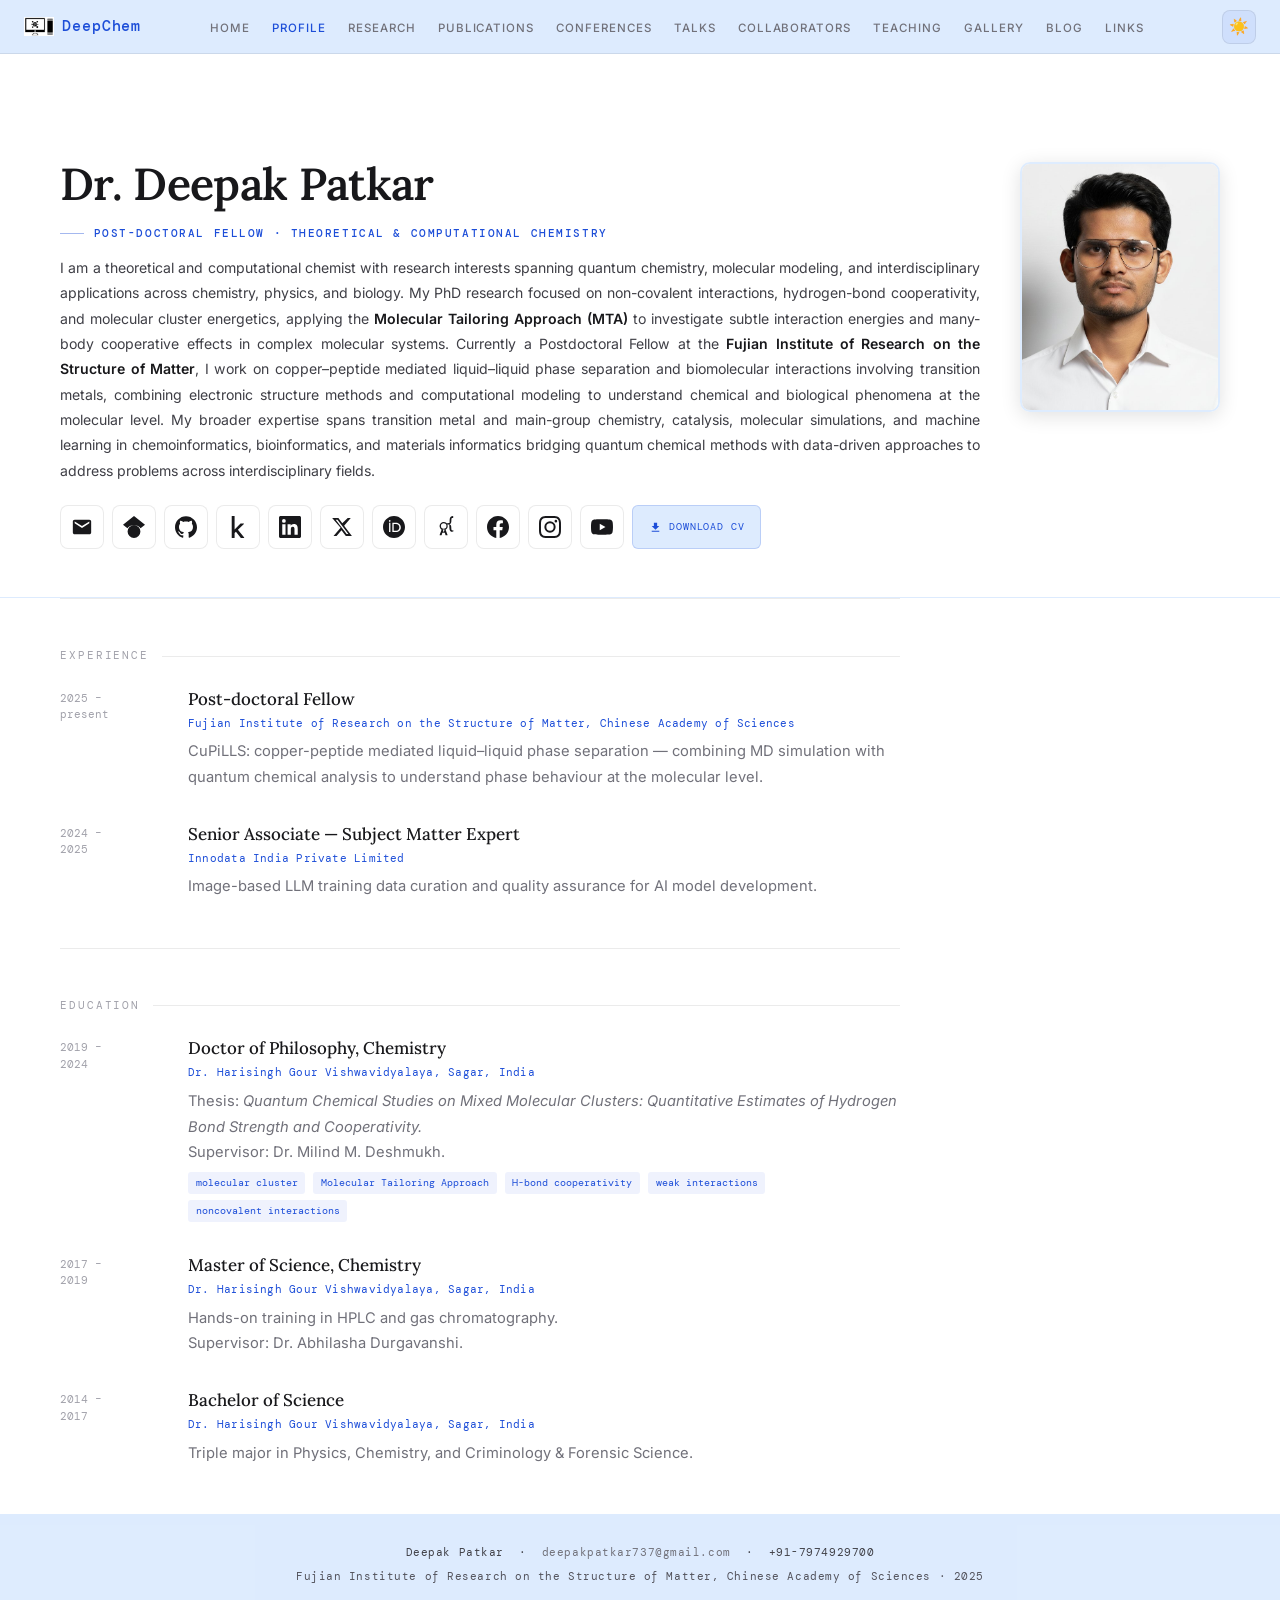
==== index.html @ 60bc8f0e "Update index.html" ====
<!DOCTYPE html>
<html lang="en">
<head>
  <meta charset="UTF-8" />
  <meta name="viewport" content="width=device-width, initial-scale=1.0"/>
  <title>Deepak Patkar | Computational Chemist</title>
  <link rel="preconnect" href="https://fonts.googleapis.com">
  <link href="https://fonts.googleapis.com/css2?family=Lora:ital,wght@0,400;0,500;0,600;1,400;1,500&family=DM+Mono:wght@300;400;500&family=Inter:wght@300;400;500;600&display=swap" rel="stylesheet">
  <style>
    :root {
      --bg: #ffffff;
      --bg-subtle: rgba(245,247,252,0.65);
      --ink: #18181b;
      --ink-mid: #3f3f46;
      --ink-muted: #71717a;
      --ink-faint: #a1a1aa;
      --accent: #1d4ed8;
      --accent-pale: rgba(29,78,216,0.07);
      --accent-mid: rgba(29,78,216,0.18);
      --rule: rgba(0,0,0,0.08);
      --mono: 'DM Mono', monospace;
      --serif: 'Lora', Georgia, serif;
      --sans: 'Inter', system-ui, sans-serif;
      --max-content: 1100px;
      --nav-bg: rgba(219,234,254,0.92);
    }

    /* ── DARK MODE ── */
    body.dark-mode {
      --bg: #0f172a;
      --bg-subtle: rgba(30,41,59,0.85);
      --ink: #f1f5f9;
      --ink-mid: #cbd5e1;
      --ink-muted: #94a3b8;
      --ink-faint: #64748b;
      --accent: #60a5fa;
      --accent-pale: rgba(96,165,250,0.10);
      --accent-mid: rgba(96,165,250,0.22);
      --rule: rgba(255,255,255,0.08);
      --nav-bg: rgba(15,23,42,0.95);
    }
    body.dark-mode nav { background: var(--nav-bg); }
    body.dark-mode .hero-band { background: rgba(15,23,42,0.85); border-bottom-color: rgba(96,165,250,0.15); }
    body.dark-mode .avatar { border-color: rgba(96,165,250,0.3); }
    body.dark-mode .rs-box { background: rgba(30,41,59,0.7); }
    body.dark-mode .rs-box-head { background: rgba(15,23,42,0.6); }
    body.dark-mode .home-card { background: rgba(30,41,59,0.7); }
    body.dark-mode .research-card { background: rgba(30,41,59,0.7); }
    body.dark-mode .teaching-card { background: rgba(30,41,59,0.7); }
    body.dark-mode .blog-post { background: rgba(30,41,59,0.7); }
    body.dark-mode .pub-thumb { background: rgba(30,41,59,0.7); }
    body.dark-mode .sidebar { background: rgba(15,23,42,0.5); }
    body.dark-mode footer { background: rgba(15,23,42,0.95); }
    body.dark-mode .pdf-modal { background: #1e293b; }
    body.dark-mode .contact-links a { background: rgba(30,41,59,0.8); }
    body.dark-mode .metrics-bar { border-color: var(--rule); }
    body.dark-mode .metric { border-right-color: var(--rule); }
    body.dark-mode .home-contact input,
    body.dark-mode .home-contact textarea,
    body.dark-mode .rs-contact-form input,
    body.dark-mode .rs-contact-form textarea { background: rgba(15,23,42,0.6); color: var(--ink); border-color: var(--rule); }
    body.dark-mode .filter-btn { background: rgba(30,41,59,0.5); }

    *, *::before, *::after { box-sizing: border-box; margin: 0; padding: 0; }
    html { scroll-behavior: smooth; font-size: 16px; }

    body {
      background: var(--bg);
      color: var(--ink);
      font-family: var(--sans);
      line-height: 1.7;
      -webkit-font-smoothing: antialiased;
    }

    /* ── NAV ── */
    nav {
      position: sticky;
      top: 0;
      z-index: 200;
      width: 100%;
      background: var(--nav-bg);
      backdrop-filter: blur(14px);
      -webkit-backdrop-filter: blur(14px);
      border-bottom: 1px solid var(--rule);
      height: 54px;
      display: flex;
      align-items: center;
      justify-content: space-between;
      padding: 0 1.5rem;
    }
    .nav-brand {
      font-family: var(--mono);
      font-size: 0.95rem;
      color: var(--accent);
      letter-spacing: 0.06em;
      text-decoration: none;
      font-weight: 500;
    }
    .nav-links { display: flex; gap: 1.4rem; list-style: none; flex-wrap: wrap; }
    .nav-links a {
      font-size: 0.72rem;
      font-weight: 500;
      letter-spacing: 0.08em;
      text-transform: uppercase;
      color: var(--ink-muted);
      text-decoration: none;
      transition: color 0.18s;
    }
    .nav-links a:hover { color: var(--accent); }
    .nav-links a.nav-empty { color: var(--ink-faint); cursor: default; pointer-events: none; }
    .nav-links a.nav-empty:hover { color: var(--ink-faint); }

    /* ── HERO BAND (full width) ── */
    /* ── PROFILE SECTION (unified layout) ── */
    .hero-band {
      width: 100%;
      background: rgba(255,255,255,0.75);
      border-bottom: 1px solid rgba(219,234,254,0.92);
    }
    .profile-wrap {
      padding: 3.5rem 110px 0 110px;
      overflow: hidden;
      max-width: 1600px;
      margin-left: auto;
      margin-right: auto;
      width: 100%;
    }
    .profile-avatar-col {
      float: right;
      margin: 0.25rem 0 1.5rem 2.5rem;
    }
    .profile-info-col {
      overflow: hidden;
    }
    /* exp/edu sections share same 80px pad via body-wrap */
    .role-tag {
      font-family: var(--mono);
      font-size: 0.70rem;
      color: var(--accent);
      letter-spacing: 0.14em;
      text-transform: uppercase;
      margin-bottom: 0.75rem;
      font-weight: 500;
      display: flex;
      align-items: center;
      gap: 0.6rem;
    }
    .role-tag::before {
      content: '';
      display: inline-block;
      width: 24px;
      height: 1px;
      background: var(--accent);
      opacity: 0.4;
    }
    .hero-name {
      font-family: var(--serif);
      font-size: 2.8rem;
      font-weight: 600;
      line-height: 1.15;
      letter-spacing: -0.015em;
      color: var(--ink);
      margin-bottom: 0.9rem;
    }
    .hero-bio {
      font-size: 0.88rem;
      color: var(--ink-mid);
      line-height: 1.8;
      max-width: 100%;
      margin-bottom: 1.4rem;
      text-align: justify;
    }
    .hero-bio strong { color: var(--ink); font-weight: 600; }

    /* ── CONTACT ICON LINKS ── */
    .contact-links { display: flex; flex-wrap: wrap; gap: 0.5rem; }
    .contact-links a {
      display: inline-flex;
      align-items: center;
      justify-content: center;
      width: 44px;
      height: 44px;
      border: 1px solid var(--rule);
      border-radius: 8px;
      background: rgba(255,255,255,0.8);
      text-decoration: none;
      transition: border-color 0.18s, background 0.18s, transform 0.15s;
      color: var(--ink);
    }
    .contact-links a:hover {
      border-color: var(--accent);
      background: var(--accent-pale);
      color: var(--accent);
      transform: translateY(-2px);
    }
    .contact-links a svg { width: 22px; height: 22px; fill: currentColor; }
    .contact-links a .icon-img { width: 24px; height: 24px; object-fit: contain; }

    /* ── AVATAR / PROFILE PHOTO ── */
    .avatar {
      width: 200px;
      height: 250px;
      border-radius: 10px;
      overflow: hidden;
      flex-shrink: 0;
      box-shadow: 0 4px 20px rgba(0,0,0,0.12);
      border: 2px solid rgba(219,234,254,0.9);
    }
    .avatar img {
      width: 100%;
      height: 100%;
      object-fit: cover;
      object-position: center top;
      display: block;
    }

    /* ── BODY GRID ── */
    .body-wrap {
      width: 100%;
      max-width: 1600px;
      margin: 0 auto;
      padding: 0 110px;
      display: grid;
      grid-template-columns: 1fr;
      gap: 0;
      align-items: start;
    }
    /* ── RIGHT SIDEBAR ── */
    .right-sidebar {
      padding-top: 2.5rem;
      padding-left: 0.8rem;
      padding-right: 1rem;
      border-left: 1px solid var(--rule);
      position: sticky;
      top: 54px;
      height: fit-content;
      overflow-y: visible;
    }
    .rs-box {
      border: 1px solid var(--rule);
      border-radius: 8px;
      overflow: hidden;
      margin-bottom: 1.4rem;
      background: var(--bg-subtle);
    }
    .rs-box-head {
      font-family: var(--mono);
      font-size: 0.62rem;
      letter-spacing: 0.12em;
      text-transform: uppercase;
      color: var(--ink-faint);
      padding: 0.55rem 0.9rem;
      border-bottom: 1px solid var(--rule);
      background: rgba(255,255,255,0.7);
      display: flex;
      align-items: center;
      gap: 0.4rem;
    }
    .rs-box-head span.rs-dot {
      width: 6px;
      height: 6px;
      border-radius: 50%;
      background: var(--accent);
      display: inline-block;
      animation: pulse-dot 2s ease-in-out infinite;
    }
    @keyframes pulse-dot {
      0%,100% { opacity: 1; }
      50% { opacity: 0.3; }
    }
    .rs-news-list { list-style: none; padding: 0.6rem 0.9rem; }
    .rs-news-item {
      padding: 0.5rem 0;
      border-bottom: 1px solid var(--rule);
      font-size: 0.8rem;
      color: var(--ink-mid);
      line-height: 1.5;
      animation: slide-in-right 0.4s ease;
    }
    .rs-news-item:last-child { border-bottom: none; }
    .rs-news-date {
      font-family: var(--mono);
      font-size: 0.6rem;
      color: var(--ink-faint);
      margin-bottom: 0.2rem;
    }
    /* News scroll container - show 3, rest scrollable */
    .rs-news-scroll {
      max-height: 240px;
      overflow-y: auto;
      scrollbar-width: thin;
      scrollbar-color: var(--accent-mid) transparent;
    }
    .rs-news-scroll::-webkit-scrollbar { width: 4px; }
    .rs-news-scroll::-webkit-scrollbar-track { background: transparent; }
    .rs-news-scroll::-webkit-scrollbar-thumb { background: var(--accent-mid); border-radius: 2px; }
    @keyframes slide-in-right {
      from { transform: translateX(20px); opacity: 0; }
      to { transform: translateX(0); opacity: 1; }
    }
    .rs-gcal {
      padding: 0.8rem 0.9rem;
      font-size: 0.8rem;
      color: var(--ink-mid);
      line-height: 1.6;
    }
    .rs-gcal iframe { width: 100%; border: none; border-radius: 4px; }
    .rs-contact-form { padding: 0.8rem 0.9rem; }
    .rs-contact-form input,
    .rs-contact-form textarea {
      width: 100%;
      padding: 0.4rem 0.6rem;
      border: 1px solid var(--rule);
      border-radius: 5px;
      font-family: var(--sans);
      font-size: 0.78rem;
      margin-bottom: 0.5rem;
      background: rgba(255,255,255,0.85);
      outline: none;
      transition: border-color 0.15s;
      resize: vertical;
    }
    .rs-contact-form input:focus,
    .rs-contact-form textarea:focus { border-color: var(--accent); }
    .rs-contact-form textarea { min-height: 70px; }
    .rs-contact-btn {
      width: 100%;
      background: var(--accent);
      color: #fff;
      border: none;
      border-radius: 5px;
      padding: 0.45rem;
      font-family: var(--mono);
      font-size: 0.68rem;
      cursor: pointer;
      letter-spacing: 0.05em;
      transition: opacity 0.15s;
    }
    .rs-contact-btn:hover { opacity: 0.85; }
    .rs-contact-success {
      display: none;
      color: #15803d;
      font-family: var(--mono);
      font-size: 0.7rem;
      margin-top: 0.4rem;
      text-align: center;
    }

    .home-grid {
      display: grid;
      gap: 1rem;
      grid-template-columns: repeat(4, 1fr);
    }
    .home-card {
      border: 1px solid var(--rule);
      border-radius: 12px;
      padding: 1rem;
      background: var(--bg-subtle);
      display: flex;
      flex-direction: column;
      gap: 0.8rem;
    }
    .home-card h3 {
      margin: 0;
      font-family: var(--mono);
      letter-spacing: 0.11em;
      font-size: 0.9rem;
      text-transform: uppercase;
      color: var(--ink);
    }
    .home-card ul {
      list-style: none;
      padding: 0;
      margin: 0;
      display: grid;
      gap: 0.55rem;
      color: var(--ink-mid);
      font-size: 0.88rem;
      line-height: 1.5;
    }
    .home-map {
      width: 100%;
      border-radius: 14px;
      overflow: hidden;
      box-shadow: 0 16px 40px rgba(15,23,42,0.08);
      background: #fff;
    }
    .home-map iframe {
      width: 100%;
      height: 320px;
      border: 0;
      display: block;
    }
    .home-news-scroll {
      max-height: 240px;
      overflow-y: auto;
      padding-right: 0.35rem;
    }
    .home-news-scroll::-webkit-scrollbar { width: 6px; }
    .home-news-scroll::-webkit-scrollbar-track { background: transparent; }
    .home-news-scroll::-webkit-scrollbar-thumb { background: var(--accent-mid); border-radius: 999px; }
    .home-contact input,
    .home-contact textarea {
      width: 100%;
      padding: 0.55rem 0.7rem;
      border: 1px solid var(--rule);
      border-radius: 6px;
      background: rgba(255,255,255,0.92);
      font-family: var(--sans);
      font-size: 0.88rem;
      outline: none;
      transition: border-color 0.15s;
    }
    .home-contact textarea { min-height: 100px; resize: vertical; }
    .home-contact button {
      width: 100%;
      border: none;
      border-radius: 6px;
      padding: 0.65rem;
      background: var(--accent);
      color: #fff;
      font-family: var(--mono);
      font-size: 0.8rem;
      cursor: pointer;
      transition: opacity 0.15s;
    }
    .home-contact button:hover { opacity: 0.9; }

    /* sidebar */
    .sidebar {
      padding-top: 3rem;
      padding-right: 0;
      padding-left: 1rem;
      border-right: 1px solid var(--rule);
      position: sticky;
      top: 54px;
      height: fit-content;
      background: rgba(219,234,254,0.35);
    }
    .side-link {
      display: block;
      font-family: var(--mono);
      font-size: 0.7rem;
      letter-spacing: 0.1em;
      text-transform: uppercase;
      color: var(--ink-faint);
      text-decoration: none;
      padding: 0.46rem 0 0.46rem 0.7rem;
      margin-left: -0.7rem;
      border-left: 2px solid transparent;
      transition: color 0.18s, border-color 0.18s;
    }
    .side-link:hover, .side-link.act { color: var(--accent); border-left-color: var(--accent); }

    /* main */
    .main { padding-left: 0; padding-right: 0; }

    /* ── SECTION ── */
    .sec {
      padding: 3rem 0;
    }
    .sec:last-child { padding-bottom: 4rem; }
    .sec-head {
      font-family: var(--mono);
      font-size: 0.66rem;
      letter-spacing: 0.18em;
      text-transform: uppercase;
      color: var(--ink-faint);
      margin-bottom: 1.4rem;
      display: flex;
      align-items: center;
      gap: 0.8rem;
    }
    .sec-head::after {
      content: '';
      flex: 1;
      height: 1px;
      background: var(--rule);
    }

    /* ── EXPERIENCE / EDUCATION ── */
    .exp-row {
      display: grid;
      grid-template-columns: 96px 1fr;
      gap: 0 2rem;
      margin-bottom: 2rem;
      align-items: start;
    }
    .exp-row:last-child { margin-bottom: 0; }
    .exp-yr {
      font-family: var(--mono);
      font-size: 0.68rem;
      color: var(--ink-faint);
      padding-top: 2px;
      line-height: 1.5;
    }
    .exp-body h3 {
      font-family: var(--serif);
      font-size: 1.06rem;
      font-weight: 500;
      color: var(--ink);
      margin-bottom: 0.15rem;
      line-height: 1.4;
    }
    .exp-inst {
      font-family: var(--mono);
      font-size: 0.7rem;
      color: var(--accent);
      margin-bottom: 0.4rem;
      letter-spacing: 0.02em;
    }
    .exp-desc {
      font-size: 0.92rem;
      color: var(--ink-muted);
      line-height: 1.75;
    }
    .chip {
      display: inline-block;
      background: var(--accent-pale);
      color: var(--accent);
      font-family: var(--mono);
      font-size: 0.64rem;
      padding: 0.14rem 0.48rem;
      border-radius: 3px;
      margin: 0.35rem 0.25rem 0 0;
    }

    /* ── PUBLICATIONS ── */
    .metrics-bar {
      display: flex;
      gap: 0;
      margin-bottom: 2rem;
      border: 1px solid var(--rule);
      border-radius: 6px;
      overflow: hidden;
      width: fit-content;
    }
    .metric {
      text-align: center;
      padding: 0.9rem 1.7rem;
      border-right: 1px solid var(--rule);
    }
    .metric:last-child { border-right: none; }
    .metric-n {
      display: block;
      font-family: var(--serif);
      font-size: 1.55rem;
      font-weight: 600;
      color: var(--accent);
      line-height: 1;
    }
    .metric-l {
      display: block;
      font-family: var(--mono);
      font-size: 0.62rem;
      color: var(--ink-faint);
      letter-spacing: 0.08em;
      text-transform: uppercase;
      margin-top: 5px;
    }

    /* filter bar */
    .filter-bar {
      display: flex;
      flex-wrap: wrap;
      gap: 0.4rem;
      margin-bottom: 1.6rem;
    }
    .filter-btn {
      font-family: var(--mono);
      font-size: 0.66rem;
      letter-spacing: 0.06em;
      padding: 0.22rem 0.7rem;
      border: 1px solid var(--rule);
      border-radius: 20px;
      background: transparent;
      color: var(--ink-muted);
      cursor: pointer;
      transition: all 0.15s;
    }
    .filter-btn:hover { border-color: var(--accent); color: var(--accent); }
    .filter-btn.active { background: var(--accent); color: #fff; border-color: var(--accent); }

    .pub-list { list-style: none; }
    .pub-item {
      display: grid;
      grid-template-columns: auto 1fr;
      gap: 0 1rem;
      margin-bottom: 1.5rem;
      align-items: start;
    }
    .pub-item:last-child { margin-bottom: 0; }
    .pub-item[data-hidden="true"] { display: none; }
    .pub-n { display: none; }
    /* pub thumbnail */
    .pub-thumb {
      width: 150px;
      height: auto;
      min-height: unset;
      align-self: stretch;
      border: 1px solid var(--rule);
      border-radius: 3px;
      overflow: hidden;
      background: var(--bg-subtle);
      display: flex;
      align-items: center;
      justify-content: center;
      flex-shrink: 0;
      cursor: pointer;
      transition: border-color 0.15s;
      position: relative;
    }
    .pub-thumb:hover { border-color: var(--accent); }
    .pub-thumb img { width: 150px; height: auto; object-fit: contain; display: block; }
    .pub-thumb .thumb-add {
      font-size: 0.55rem;
      color: var(--ink-faint);
      text-align: center;
      line-height: 1.3;
      padding: 4px;
      font-family: var(--mono);
    }
    .pub-thumb input[type=file] {
      position: absolute; inset: 0; opacity: 0; cursor: pointer; width: 100%; height: 100%;
    }
    .pub-text {
      font-family: var(--serif);
      font-size: 0.96rem;
      line-height: 1.75;
      color: var(--ink-mid);
    }
    .pub-title {
      font-family: var(--serif);
      font-size: 1rem;
      font-weight: 600;
      color: var(--ink);
      line-height: 1.5;
      margin-bottom: 0.2rem;
    }
    .pub-authors {
      font-size: 0.88rem;
      color: var(--ink-muted);
      margin-bottom: 0.18rem;
      line-height: 1.5;
    }
    .pub-citation {
      font-family: var(--mono);
      font-size: 0.75rem;
      color: var(--ink-faint);
      margin-bottom: 0.3rem;
    }
    .pub-actions {
      display: flex;
      gap: 0.6rem;
      align-items: center;
      flex-wrap: wrap;
    }
    .pub-text em { font-style: italic; color: var(--ink-muted); }
    .pub-link {
      font-family: var(--mono);
      font-size: 0.66rem;
      color: var(--accent);
      text-decoration: none;
      border-bottom: 1px solid transparent;
      transition: border-color 0.15s;
    }
    .pub-link:hover { border-color: var(--accent); }
    .pdf-request-btn {
      font-family: var(--mono);
      font-size: 0.63rem;
      color: var(--ink-muted);
      background: var(--bg-subtle);
      border: 1px solid var(--rule);
      border-radius: 4px;
      padding: 0.15rem 0.5rem;
      cursor: pointer;
      transition: all 0.15s;
      text-decoration: none;
    }
    .pdf-request-btn:hover { border-color: var(--accent); color: var(--accent); }
    .pdf-modal-overlay {
      display: none;
      position: fixed;
      inset: 0;
      background: rgba(0,0,0,0.45);
      z-index: 9999;
      align-items: center;
      justify-content: center;
    }
    .pdf-modal-overlay.open { display: flex; }
    .pdf-modal {
      background: #fff;
      border-radius: 12px;
      padding: 2rem;
      max-width: 440px;
      width: 90%;
      box-shadow: 0 8px 40px rgba(0,0,0,0.18);
    }
    .pdf-modal h3 {
      font-family: var(--serif);
      font-size: 1.1rem;
      margin-bottom: 0.5rem;
      color: var(--ink);
    }
    .pdf-modal p {
      font-size: 0.85rem;
      color: var(--ink-muted);
      margin-bottom: 1rem;
      line-height: 1.6;
    }
    .pdf-modal input[type=email] {
      width: 100%;
      padding: 0.5rem 0.75rem;
      border: 1px solid var(--rule);
      border-radius: 6px;
      font-family: var(--sans);
      font-size: 0.9rem;
      margin-bottom: 0.75rem;
      outline: none;
      transition: border-color 0.15s;
    }
    .pdf-modal input[type=email]:focus { border-color: var(--accent); }
    .pdf-modal-actions { display: flex; gap: 0.5rem; }
    .pdf-modal-send {
      background: var(--accent);
      color: #fff;
      border: none;
      border-radius: 6px;
      padding: 0.5rem 1.2rem;
      font-family: var(--mono);
      font-size: 0.75rem;
      cursor: pointer;
      transition: opacity 0.15s;
    }
    .pdf-modal-send:hover { opacity: 0.85; }
    .pdf-modal-cancel {
      background: transparent;
      color: var(--ink-muted);
      border: 1px solid var(--rule);
      border-radius: 6px;
      padding: 0.5rem 0.9rem;
      font-family: var(--mono);
      font-size: 0.75rem;
      cursor: pointer;
    }
    .pdf-success-msg {
      display: none;
      color: #15803d;
      font-family: var(--mono);
      font-size: 0.78rem;
      margin-top: 0.5rem;
    }
    .badge {
      display: inline-block;
      font-family: var(--mono);
      font-size: 0.6rem;
      padding: 0.12rem 0.4rem;
      border-radius: 3px;
      vertical-align: middle;
      margin-left: 0.3rem;
    }
    .badge-pre { background: #fff7ed; color: #b45309; }
    .badge-soon { background: #f0fdf4; color: #15803d; }

    /* ── TALKS ── */
    .talk-item {
      padding: 0.65rem 0 0.65rem 1rem;
      border-left: 2px solid var(--rule);
      margin-bottom: 1.1rem;
      transition: border-color 0.18s;
    }
    .talk-item:hover { border-left-color: var(--accent); }
    .talk-item:last-child { margin-bottom: 0; }
    .talk-venue {
      font-family: var(--mono);
      font-size: 0.66rem;
      color: var(--ink-faint);
      margin-bottom: 0.2rem;
    }
    .talk-title {
      font-family: var(--serif);
      font-size: 0.96rem;
      color: var(--ink-mid);
      line-height: 1.6;
    }

    /* ── CONFERENCES ── */
    .conf-year-group { margin-bottom: 2rem; }
    .conf-year-group:last-child { margin-bottom: 0; }
    .conf-year-label {
      font-family: var(--mono);
      font-size: 0.7rem;
      color: var(--accent);
      letter-spacing: 0.1em;
      margin-bottom: 0.7rem;
      font-weight: 500;
    }
    .conf-item {
      padding: 0.55rem 0 0.55rem 1rem;
      border-left: 2px solid var(--rule);
      margin-bottom: 0.7rem;
      transition: border-color 0.18s;
      font-size: 0.93rem;
      color: var(--ink-mid);
      line-height: 1.65;
    }
    .conf-item:hover { border-left-color: var(--accent-mid); }
    .conf-item[data-hidden="true"] { display: none; }
    .conf-meta {
      font-family: var(--mono);
      font-size: 0.62rem;
      color: var(--ink-faint);
      margin-bottom: 0.1rem;
    }

    /* stats row for conferences */
    .conf-stats {
      display: flex; gap: 1.5rem; margin-bottom: 1.8rem; flex-wrap: wrap;
    }
    .conf-stat {
      font-family: var(--mono);
      font-size: 0.72rem;
      color: var(--ink-muted);
    }
    .conf-stat strong {
      color: var(--accent);
      font-size: 1.1rem;
      font-family: var(--serif);
      font-weight: 600;
    }

    /* ── DARK MODE TOGGLE ── */
    .dark-toggle {
      display: flex;
      align-items: center;
      justify-content: center;
      width: 34px;
      height: 34px;
      border: 1px solid var(--rule);
      border-radius: 8px;
      background: var(--accent-pale);
      cursor: pointer;
      transition: all 0.18s;
      color: var(--accent);
      font-size: 1rem;
      flex-shrink: 0;
      margin-left: 0.6rem;
    }
    .dark-toggle:hover { background: var(--accent-mid); border-color: var(--accent); }

    /* ── READING PROGRESS BAR ── */
    #read-progress {
      position: fixed;
      top: 54px;
      left: 0;
      height: 2px;
      width: 0%;
      background: var(--accent);
      z-index: 300;
      transition: width 0.1s linear;
      opacity: 0.7;
    }

    /* ── BACK TO TOP ── */
    #back-top {
      position: fixed;
      bottom: 2rem;
      right: 2rem;
      width: 40px;
      height: 40px;
      border-radius: 50%;
      background: var(--accent);
      color: #fff;
      border: none;
      cursor: pointer;
      display: flex;
      align-items: center;
      justify-content: center;
      font-size: 1.1rem;
      opacity: 0;
      pointer-events: none;
      transition: opacity 0.25s, transform 0.2s;
      z-index: 400;
      box-shadow: 0 4px 16px rgba(29,78,216,0.28);
    }
    #back-top.visible { opacity: 1; pointer-events: auto; }
    #back-top:hover { transform: translateY(-2px); }

    /* ── MAX-WIDTH BOUNDARY ── */
    .page-inner {
      max-width: var(--max-content);
      margin: 0 auto;
      width: 100%;
    }

    /* ── BLOG READ TIME ── */
    .blog-read-time {
      font-family: var(--mono);
      font-size: 0.62rem;
      color: var(--ink-faint);
      letter-spacing: 0.06em;
      margin-left: 0.8rem;
    }

    /* ── SECTION DIVIDER improvement ── */
    .sec + .sec { border-top: 1px solid var(--rule); }

    /* ── SMOOTH TOOLTIP on nav links ── */
    .nav-links a[title]:hover::after {
      content: attr(title);
      position: absolute;
      top: 110%;
      left: 50%;
      transform: translateX(-50%);
      background: var(--ink);
      color: var(--bg);
      font-size: 0.6rem;
      padding: 2px 6px;
      border-radius: 4px;
      white-space: nowrap;
      pointer-events: none;
      opacity: 0.85;
    }
    .nav-links li { position: relative; }

    /* ── COLLAB CARD hover ── */
    .collab-item { transition: background 0.15s; border-radius: 6px; }
    .collab-item:hover { background: var(--accent-pale); }

    /* ── FOOTER max-width ── */
    footer .page-inner { padding: 0; }
    footer {
      background: rgba(219,234,254,0.92);
      color: var(--ink-mid);
      text-align: center;
      padding: 1.8rem 2rem;
      font-family: var(--mono);
      font-size: 0.7rem;
      letter-spacing: 0.05em;
    }
    footer a { color: var(--ink-muted); text-decoration: none; }
    footer a:hover { color: var(--accent); }

    /* ── SECTION VISIBILITY (nav-driven) ── */
    .sec { 
      opacity: 1;
      transition: opacity 0.3s ease;
    }
    /* smooth section reveal */
    .sec.sec-hidden {
      display: none;
    }
    .sec.sec-reveal {
      animation: sec-fade-in 0.35s ease;
    }
    @keyframes sec-fade-in {
      from { opacity: 0; transform: translateY(8px); }
      to { opacity: 1; transform: translateY(0); }
    }
    /* nav active indicator */
    .nav-links a.nav-active { color: var(--accent); }


    /* ── NEWS SLIDER ── */
    .news-slider-card {
      position: relative;
      min-height: 180px;
    }
    .news-slider {
      flex: 1;
      position: relative;
      overflow: hidden;
      min-height: 120px;
    }
    .news-slide {
      display: none;
      flex-direction: column;
      gap: 0.5rem;
      animation: slideIn 0.5s ease;
    }
    .news-slide.active { display: flex; }
    @keyframes slideIn {
      from { opacity: 0; transform: translateY(10px); }
      to { opacity: 1; transform: translateY(0); }
    }
    .news-slide-date {
      font-family: var(--mono);
      font-size: 0.62rem;
      letter-spacing: 0.1em;
      color: var(--accent);
      text-transform: uppercase;
      font-weight: 500;
    }
    .news-slide-text {
      font-size: 0.9rem;
      color: var(--ink-mid);
      line-height: 1.7;
    }
    .news-slider-dots {
      display: flex;
      gap: 0.4rem;
      margin-top: 1rem;
      align-items: center;
    }
    .news-dot {
      width: 7px;
      height: 7px;
      border-radius: 50%;
      background: var(--rule);
      cursor: pointer;
      transition: background 0.2s, transform 0.2s;
      border: 1px solid var(--accent-mid);
    }
    .news-dot.active {
      background: var(--accent);
      transform: scale(1.2);
    }
    .news-dot:hover { background: var(--accent-mid); }

    /* ══════════════════════════════════════════
       RESPONSIVE BREAKPOINTS
       Standard: mobile-first, industry-grade
       ══════════════════════════════════════════ */

    /* ── Large Desktop (1400px+) ── */
    @media (min-width: 1400px) {
      html { font-size: 17px; }
      .body-wrap { padding: 0 110px; }
      .profile-wrap { padding-left: 110px; padding-right: 110px; }
    }

    /* ── Standard Desktop (1200–1400px) ── */
    @media (max-width: 1400px) {
      .body-wrap { padding: 0 80px; }
      .profile-wrap { padding-left: 80px; padding-right: 80px; }
    }

    /* ── Small Desktop / Large Laptop (1100–1300px) ── */
    @media (max-width: 1300px) {
      .body-wrap { grid-template-columns: 1fr 320px; padding: 0 60px; }
      .profile-wrap { padding-left: 60px; padding-right: 60px; }
      .right-sidebar { display: block; }
    }

    /* ── Laptop (1024–1100px) ── */
    @media (max-width: 1100px) {
      html { font-size: 15px; }
      .body-wrap { grid-template-columns: 1fr 280px; padding: 0 40px; }
      .profile-wrap { padding-left: 40px; padding-right: 40px; }
      .hero-inner { grid-template-columns: 1fr 140px; }
      .avatar { width: 140px; height: 185px; }
      .hero-name { font-size: 2.2rem; }
      .home-grid { grid-template-columns: repeat(2, 1fr); }
    }

    /* ── Small Laptop / Large Tablet (769–1024px) ── */
    @media (max-width: 1024px) {
      html { font-size: 14px; }
      .body-wrap { grid-template-columns: 1fr; padding: 0 40px; }
      .sidebar { display: none; }
      .right-sidebar { display: none; }
      .main { padding-left: 0; padding-right: 0; }
      .profile-wrap { padding-left: 40px; padding-right: 40px; }
      .home-grid { grid-template-columns: repeat(2, 1fr); }
      .research-grid { grid-template-columns: repeat(2, 1fr); }
      .teaching-grid { grid-template-columns: repeat(2, 1fr); }
    }

    /* ── Tablet (481–768px) ── */
    @media (max-width: 780px) {
      html { font-size: 15px; }
      .body-wrap { grid-template-columns: 1fr; padding: 0 24px; }
      .sidebar { display: none; }
      .right-sidebar { display: none; }
      .main { padding-left: 0; padding-right: 0; }
      .profile-wrap { padding: 1.5rem 24px 0 24px; }
      nav { padding: 0 24px; }
      .nav-links { gap: 0.8rem; }
      .nav-links a { font-size: 0.68rem; }
      .hero-inner { grid-template-columns: 1fr; }
      .avatar { order: -1; width: 90px; height: 110px; border-radius: 50%; }
      .hero-name { font-size: 2rem; }
      .metrics-bar { width: 100%; }
      .metric { flex: 1; padding: 0.7rem 0.6rem; }
      .pub-item { grid-template-columns: 70px 1fr; }
      .pub-thumb { width: 70px; min-height: 55px; }
      .pub-thumb img { width: 70px; }
      .home-grid { grid-template-columns: 1fr; }
      .research-grid { grid-template-columns: 1fr; }
      .teaching-grid { grid-template-columns: 1fr; }
      .links-grid { grid-template-columns: repeat(2, 1fr); }
      .gallery-grid { grid-template-columns: repeat(2, 1fr); }
      .collab-photo-wrap { width: 100px; height: 130px; }
    }

    /* ── Mobile (up to 480px) ── */
    @media (max-width: 480px) {
      html { font-size: 14px; }
      .body-wrap { padding: 0 16px; }
      .profile-wrap { padding: 1rem 16px 0 16px; }
      nav { padding: 0 16px; height: 50px; }
      .nav-links { gap: 0.5rem; flex-wrap: nowrap; overflow-x: auto; }
      .nav-links a { font-size: 0.6rem; letter-spacing: 0.04em; white-space: nowrap; }
      .hero-name { font-size: 1.8rem; }
      .metrics-bar { flex-wrap: wrap; }
      .metric { min-width: 80px; }
      .links-grid { grid-template-columns: 1fr; }
      .gallery-grid { grid-template-columns: 1fr; }
      .home-grid { grid-template-columns: 1fr; }
      .collab-item { flex-direction: column; }
      .collab-photo-wrap { width: 100%; height: 180px; }
      .contact-links { gap: 0.4rem; }
      .contact-links a { width: 38px; height: 38px; }
      #back-top { bottom: 1rem; right: 1rem; width: 36px; height: 36px; }
    }

    /* ── COLLABORATORS ── */
    .collabs-group { margin-bottom: 2.5rem; }
    .collabs-group:last-child { margin-bottom: 0; }
    .collab-group-label {
      font-family: var(--mono);
      font-size: 0.68rem;
      letter-spacing: 0.12em;
      text-transform: uppercase;
      color: var(--accent);
      margin-bottom: 1.2rem;
      font-weight: 500;
    }
    .collab-item {
      display: flex;
      flex-direction: row;
      align-items: flex-start;
      gap: 1.2rem;
      padding: 0.85rem 0;
      border-bottom: 1px solid var(--rule);
    }
    .collab-item:last-child { border-bottom: none; }
    .collab-photo-wrap {
      width: 180px;
      height: 230px;
      flex-shrink: 0;
      border-radius: 5px;
      overflow: hidden;
      border: 1px solid var(--rule);
      background: var(--bg-subtle);
    }
    .collab-photo-wrap img {
      width: 100%;
      height: 100%;
      object-fit: cover;
      object-position: center top;
      display: block;
    }
    .collab-photo-placeholder {
      width: 100%;
      height: 100%;
      display: flex;
      align-items: center;
      justify-content: center;
      color: var(--ink-faint);
    }
    .collab-photo-placeholder svg { width: 40px; height: 40px; }
    .collab-info { flex: 1; min-width: 0; }
    .collab-name {
      font-family: var(--serif);
      font-size: 1rem;
      font-weight: 600;
      color: var(--ink);
      margin-bottom: 0.1rem;
    }
    .collab-role {
      font-family: var(--mono);
      font-size: 0.68rem;
      color: var(--accent);
      margin-bottom: 0.15rem;
      letter-spacing: 0.02em;
    }
    .collab-inst {
      font-size: 0.82rem;
      color: var(--ink-muted);
      line-height: 1.55;
      margin-bottom: 0.4rem;
    }
    .collab-links {
      display: flex;
      flex-wrap: wrap;
      gap: 0.5rem 1rem;
      align-items: center;
    }
    .collab-link {
      font-family: var(--mono);
      font-size: 0.65rem;
      color: var(--ink-muted);
      text-decoration: none;
      display: inline-flex;
      align-items: center;
      gap: 0.3rem;
      transition: color 0.15s;
    }
    .collab-link:hover { color: var(--accent); }
    .collab-link-icon {
      display: inline-flex;
      align-items: center;
      justify-content: center;
      font-size: 0.88rem;
      width: 1.1em;
      height: 1.1em;
      flex-shrink: 0;
    }
    .collab-dot {
      width: 7px;
      height: 7px;
      border-radius: 50%;
      background: var(--accent);
      display: inline-block;
      flex-shrink: 0;
    }

    /* ── RESEARCH GRID ── */
    .research-grid {
      display: grid;
      grid-template-columns: repeat(3, 1fr);
      gap: 1.4rem;
      margin-top: 0.5rem;
    }
    .research-card {
      border: 1px solid var(--rule);
      border-radius: 8px;
      overflow: hidden;
      background: white;
      transition: box-shadow 0.18s, border-color 0.18s;
    }
    .research-card:hover {
      border-color: var(--accent-mid);
      box-shadow: 0 4px 16px rgba(29,78,216,0.08);
    }
    .research-card-img {
      width: 100%;
      height: 140px;
      display: flex;
      align-items: center;
      justify-content: center;
      overflow: hidden;
    }
    .research-card-body { padding: 0.85rem; }
    .research-card-title {
      font-family: var(--serif);
      font-size: 0.92rem;
      font-weight: 600;
      color: var(--ink);
      margin-bottom: 0.4rem;
      line-height: 1.4;
    }
    .research-card-topics { list-style: none; padding: 0; margin: 0; }
    .research-card-topics li {
      font-size: 0.78rem;
      color: var(--ink-muted);
      line-height: 1.6;
      padding-left: 0.85rem;
      position: relative;
    }
    .research-card-topics li::before {
      content: '▸';
      position: absolute;
      left: 0;
      color: var(--accent);
      font-size: 0.65rem;
      top: 0.12em;
    }
    @media (max-width: 780px) {
      .research-grid { grid-template-columns: 1fr; }
    }

    /* ── TEACHING ── */
    .teaching-grid {
      display: grid;
      grid-template-columns: repeat(3, 1fr);
      gap: 1.2rem;
      margin-top: 0.5rem;
    }
    .teaching-card {
      border: 1px solid var(--rule);
      border-radius: 8px;
      padding: 1rem;
      background: var(--bg-subtle);
      transition: border-color 0.15s;
    }
    .teaching-card:hover { border-color: var(--accent-mid); }
    .teaching-card-title {
      font-family: var(--mono);
      font-size: 0.7rem;
      font-weight: 600;
      color: var(--accent);
      text-transform: uppercase;
      letter-spacing: 0.08em;
      margin-bottom: 0.6rem;
      padding-bottom: 0.4rem;
      border-bottom: 1px solid var(--rule);
    }
    .teaching-card ul { list-style: none; padding: 0; margin: 0; }
    .teaching-card ul li {
      font-size: 0.8rem;
      color: var(--ink-muted);
      line-height: 1.65;
      padding-left: 0.85rem;
      position: relative;
    }
    .teaching-card ul li::before {
      content: '▸';
      position: absolute;
      left: 0;
      color: var(--accent);
      font-size: 0.6rem;
      top: 0.18em;
    }
    @media (max-width: 780px) {
      .teaching-grid { grid-template-columns: 1fr; }
    }

    /* ── GALLERY ── */
    .gallery-grid {
      display: grid;
      grid-template-columns: repeat(3, 1fr);
      gap: 1rem;
      margin-top: 0.5rem;
    }
    .gallery-item {
      border-radius: 8px;
      overflow: hidden;
      border: 1px solid var(--rule);
      aspect-ratio: 4/3;
      position: relative;
    }
    .gallery-item img {
      width: 100%;
      height: 100%;
      object-fit: cover;
      display: block;
      transition: transform 0.3s;
    }
    .gallery-item:hover img { transform: scale(1.03); }
    .gallery-caption {
      font-size: 0.75rem;
      color: var(--ink-muted);
      text-align: center;
      margin-top: 0.3rem;
      font-family: var(--mono);
    }
    @media (max-width: 780px) {
      .gallery-grid { grid-template-columns: 1fr; }
    }

    /* ── BLOG ── */
    .blog-post {
      border: 1px solid var(--rule);
      border-radius: 8px;
      padding: 1.4rem;
      background: var(--bg-subtle);
      margin-bottom: 1.2rem;
    }
    .blog-post:last-child { margin-bottom: 0; }
    .blog-post-title {
      font-family: var(--serif);
      font-size: 1.05rem;
      font-weight: 700;
      color: var(--ink);
      margin-bottom: 0.5rem;
    }
    .blog-post-meta {
      font-family: var(--mono);
      font-size: 0.65rem;
      color: var(--accent);
      letter-spacing: 0.06em;
      margin-bottom: 0.8rem;
    }
    .blog-post-img {
      float: right;
      width: 180px;
      height: 150px;
      object-fit: cover;
      border-radius: 6px;
      margin: 0 0 0.8rem 1.2rem;
      border: 1px solid var(--rule);
    }
    .blog-post-body {
      font-size: 0.85rem;
      color: var(--ink-muted);
      line-height: 1.7;
    }
    .blog-post-body::after { content: ''; display: table; clear: both; }
    .blog-ref {
      font-size: 0.72rem;
      color: var(--ink-faint);
      font-style: italic;
      margin-top: 0.6rem;
    }

    /* ── LINKS ── */
    .links-grid {
      display: grid;
      grid-template-columns: repeat(3, 1fr);
      gap: 0.8rem;
      margin-top: 0.5rem;
    }
    .link-item {
      display: flex;
      align-items: center;
      gap: 0.6rem;
      padding: 0.7rem 0.9rem;
      border: 1px solid var(--rule);
      border-radius: 7px;
      background: var(--bg-subtle);
      text-decoration: none;
      color: var(--ink);
      font-size: 0.83rem;
      transition: border-color 0.15s, background 0.15s;
    }
    .link-item:hover {
      border-color: var(--accent-mid);
      background: rgba(219,234,254,0.4);
      color: var(--accent);
    }
    .link-item-icon {
      width: 22px;
      height: 22px;
      flex-shrink: 0;
      font-size: 1rem;
    }
    .link-item-name { font-weight: 500; }
    .link-item-sub {
      font-size: 0.7rem;
      color: var(--ink-muted);
      font-family: var(--mono);
    }
    @media (max-width: 780px) {
      .links-grid { grid-template-columns: 1fr; }
    }
  </style>
</head>
<body>

<!-- NAV -->
<nav>
  <a class="nav-brand" href="#" style="display:flex;align-items:center;gap:8px;"><img src="[data-uri]" alt="DeepChem Logo" style="height:30px;width:30px;object-fit:contain;border-radius:4px;">DeepChem</a>
  <ul class="nav-links">
    <li><a href="#home">Home</a></li>
    <li><a href="#profile">Profile</a></li>
    <li><a href="#research">Research</a></li>
    <li><a href="#publications">Publications</a></li>
    <li><a href="#conferences">Conferences</a></li>
    <li><a href="#talks">Talks</a></li>
    <li><a href="#collaborators">Collaborators</a></li>
    <li><a href="#teaching">Teaching</a></li>
    <li><a href="#gallery">Gallery</a></li>
    <li><a href="#blog">Blog</a></li>
    <li><a href="#links">Links</a></li>
  </ul>
  <button class="dark-toggle" id="dark-toggle" title="Toggle dark mode" aria-label="Toggle dark mode">☀️</button>
</nav>
<!-- Reading progress bar -->
<div id="read-progress"></div>
<!-- Back to top -->
<button id="back-top" aria-label="Back to top" title="Back to top">↑</button>

<!-- HERO -->
<div class="hero-band sec" id="profile">
  <div class="profile-wrap">
    <div class="profile-avatar-col">
      <div class="avatar">
        <img src="[data-uri]" alt="Deepak Patkar" />
      </div>
    </div>
    <div class="profile-info-col">
      <h1 class="hero-name">Dr. Deepak Patkar</h1>
      <div class="role-tag">Post-doctoral Fellow · Theoretical &amp; Computational Chemistry</div>
      <p class="hero-bio">
        I am a theoretical and computational chemist with research interests spanning quantum chemistry, molecular modeling, and interdisciplinary applications across chemistry, physics, and biology. My PhD research focused on non-covalent interactions, hydrogen-bond cooperativity, and molecular cluster energetics, applying the <strong>Molecular Tailoring Approach (MTA)</strong> to investigate subtle interaction energies and many-body cooperative effects in complex molecular systems. Currently a Postdoctoral Fellow at the <strong>Fujian Institute of Research on the Structure of Matter</strong>, I work on copper–peptide mediated liquid–liquid phase separation and biomolecular interactions involving transition metals, combining electronic structure methods and computational modeling to understand chemical and biological phenomena at the molecular level. My broader expertise spans transition metal and main-group chemistry, catalysis, molecular simulations, and machine learning in chemoinformatics, bioinformatics, and materials informatics bridging quantum chemical methods with data-driven approaches to address problems across interdisciplinary fields.
      </p>
      <div class="contact-links">
        <!-- Email -->
        <a href="mailto:deepakpatkar737@gmail.com" title="deepakpatkar737@gmail.com">
          <svg viewBox="0 0 24 24" xmlns="http://www.w3.org/2000/svg"><path d="M20 4H4C2.9 4 2 4.9 2 6v12c0 1.1.9 2 2 2h16c1.1 0 2-.9 2-2V6c0-1.1-.9-2-2-2zm0 4-8 5-8-5V6l8 5 8-5v2z"/></svg>
        </a>
        <!-- Google Scholar -->
        <a href="https://scholar.google.com/citations?user=DxGUFX0AAAAJ" target="_blank" title="Google Scholar">
          <svg viewBox="0 0 24 24" xmlns="http://www.w3.org/2000/svg"><path d="M12 24a7 7 0 1 1 0-14 7 7 0 0 1 0 14zm0-24L0 9.5l4.838 3.94A8 8 0 0 1 12 10a8 8 0 0 1 7.162 3.44L24 9.5 12 0z"/></svg>
        </a>
        <!-- GitHub -->
        <a href="https://github.com/" target="_blank" title="GitHub">
          <svg viewBox="0 0 24 24" xmlns="http://www.w3.org/2000/svg"><path d="M12 .297c-6.63 0-12 5.373-12 12 0 5.303 3.438 9.8 8.205 11.385.6.113.82-.258.82-.577 0-.285-.01-1.04-.015-2.04-3.338.724-4.042-1.61-4.042-1.61C4.422 18.07 3.633 17.7 3.633 17.7c-1.087-.744.084-.729.084-.729 1.205.084 1.838 1.236 1.838 1.236 1.07 1.835 2.809 1.305 3.495.998.108-.776.417-1.305.76-1.605-2.665-.3-5.466-1.332-5.466-5.93 0-1.31.465-2.38 1.235-3.22-.135-.303-.54-1.523.105-3.176 0 0 1.005-.322 3.3 1.23.96-.267 1.98-.399 3-.405 1.02.006 2.04.138 3 .405 2.28-1.552 3.285-1.23 3.285-1.23.645 1.653.24 2.873.12 3.176.765.84 1.23 1.91 1.23 3.22 0 4.61-2.805 5.625-5.475 5.92.42.36.81 1.096.81 2.22 0 1.606-.015 2.896-.015 3.286 0 .315.21.69.825.57C20.565 22.092 24 17.592 24 12.297c0-6.627-5.373-12-12-12"/></svg>
        </a>
        <!-- Kaggle -->
        <a href="https://www.kaggle.com/" target="_blank" title="Kaggle">
          <svg viewBox="0 0 24 24" xmlns="http://www.w3.org/2000/svg"><path d="M18.825 23.859c-.022.092-.117.141-.281.141h-3.139c-.187 0-.351-.082-.492-.248l-5.178-6.589-1.448 1.374v5.111c0 .235-.117.352-.351.352H5.505c-.236 0-.354-.117-.354-.352V.353c0-.233.118-.353.354-.353h2.431c.234 0 .351.12.351.353v14.343l6.203-6.272c.165-.165.33-.246.495-.246h3.239c.144 0 .236.06.285.18.046.149.034.255-.036.315l-6.555 6.344 6.836 8.507c.095.104.117.208.07.334"/></svg>
        </a>
        <!-- LinkedIn -->
        <a href="https://www.linkedin.com/" target="_blank" title="LinkedIn">
          <svg viewBox="0 0 24 24" xmlns="http://www.w3.org/2000/svg"><path d="M20.447 20.452h-3.554v-5.569c0-1.328-.027-3.037-1.852-3.037-1.853 0-2.136 1.445-2.136 2.939v5.667H9.351V9h3.414v1.561h.046c.477-.9 1.637-1.85 3.37-1.85 3.601 0 4.267 2.37 4.267 5.455v6.286zM5.337 7.433a2.062 2.062 0 0 1-2.063-2.065 2.064 2.064 0 1 1 2.063 2.065zm1.782 13.019H3.555V9h3.564v11.452zM22.225 0H1.771C.792 0 0 .774 0 1.729v20.542C0 23.227.792 24 1.771 24h20.451C23.2 24 24 23.227 24 22.271V1.729C24 .774 23.2 0 22.222 0h.003z"/></svg>
        </a>
        <!-- X / Twitter -->
        <a href="https://twitter.com/" target="_blank" title="X / Twitter">
          <svg viewBox="0 0 24 24" xmlns="http://www.w3.org/2000/svg"><path d="M18.244 2.25h3.308l-7.227 8.26 8.502 11.24H16.17l-4.714-6.231-5.401 6.231H2.736l7.73-8.835L1.254 2.25H8.08l4.213 5.567 5.951-5.567zm-1.161 17.52h1.833L7.084 4.126H5.117z"/></svg>
        </a>
        <!-- ORCID -->
        <a href="https://orcid.org/my-orcid?orcid=0000-0003-2672-0711" target="_blank" title="ORCID">
          <svg viewBox="0 0 24 24" xmlns="http://www.w3.org/2000/svg"><path d="M12 0C5.372 0 0 5.372 0 12s5.372 12 12 12 12-5.372 12-12S18.628 0 12 0zM7.369 4.378c.525 0 .947.431.947.947s-.422.947-.947.947a.95.95 0 0 1-.947-.947c0-.525.422-.947.947-.947zm-.722 3.038h1.444v10.041H6.647V7.416zm3.562 0h3.9c3.712 0 5.344 2.653 5.344 5.025 0 2.578-2.016 5.016-5.325 5.016h-3.919V7.416zm1.444 1.303v7.444h2.297c3.272 0 3.872-2.922 3.872-3.722 0-2.016-1.284-3.722-3.872-3.722h-2.297z"/></svg>
        </a>
        <!-- ResearchGate -->
        <a href="https://www.researchgate.net/profile/Deepak-Patkar-3?ev=hdr_xprf" target="_blank" title="ResearchGate">
          <svg viewBox="0 0 24 24" xmlns="http://www.w3.org/2000/svg"><path d="M19.586 0c-.818 0-1.508.19-2.073.565-.563.377-.97.936-1.213 1.68a12.51 12.51 0 0 0-.35 2.45l-.05 2.263c-.11.41-.32.63-.57.73-.26.1-.63.14-1.11.14h-1.3v1.43h1.3c.42 0 .74.06.95.18.22.12.35.33.41.64l.08 2.5c.08 1.1.19 1.93.32 2.5.14.57.44 1.06.91 1.46.47.4 1.13.6 1.99.6.36 0 .74-.04 1.13-.13v-1.39c-.32.07-.58.1-.79.1-.54 0-.9-.15-1.08-.45-.18-.3-.29-.78-.33-1.44l-.1-2.22c-.08-.93-.29-1.57-.65-1.91-.36-.35-.93-.59-1.72-.71v-.07c.84-.15 1.44-.42 1.79-.8.35-.38.57-1 .66-1.88l.1-2.17c.03-.7.13-1.2.3-1.49.17-.3.48-.44.94-.44.22 0 .46.03.71.1V.13C20.17.04 19.88 0 19.586 0zM9.5 6.5A4.5 4.5 0 0 0 5 11c0 1.64.87 3.08 2.17 3.89l-2.05 5.53a.5.5 0 0 0 .47.68h1.23c.21 0 .4-.13.47-.33L8 18.4h2.72l.72 2.37c.07.2.26.33.47.33h1.23a.5.5 0 0 0 .47-.68l-2.05-5.53A4.5 4.5 0 0 0 9.5 6.5zm0 1.5a3 3 0 1 1 0 6 3 3 0 0 1 0-6zm-1 6.83h2l-1 3.3z"/></svg>
        </a>
        <!-- Facebook -->
        <a href="https://www.facebook.com/deepakpatkar738" target="_blank" title="Facebook">
          <svg viewBox="0 0 24 24" xmlns="http://www.w3.org/2000/svg"><path d="M24 12.073c0-6.627-5.373-12-12-12s-12 5.373-12 12c0 5.99 4.388 10.954 10.125 11.854v-8.385H7.078v-3.47h3.047V9.43c0-3.007 1.792-4.669 4.533-4.669 1.312 0 2.686.235 2.686.235v2.953H15.83c-1.491 0-1.956.925-1.956 1.874v2.25h3.328l-.532 3.47h-2.796v8.385C19.612 23.027 24 18.062 24 12.073z"/></svg>
        </a>
        <!-- Instagram -->
        <a href="https://www.instagram.com/" target="_blank" title="Instagram">
          <svg viewBox="0 0 24 24" xmlns="http://www.w3.org/2000/svg"><path d="M12 2.163c3.204 0 3.584.012 4.85.07 3.252.148 4.771 1.691 4.919 4.919.058 1.265.069 1.645.069 4.849 0 3.205-.012 3.584-.069 4.849-.149 3.225-1.664 4.771-4.919 4.919-1.266.058-1.644.07-4.85.07-3.204 0-3.584-.012-4.849-.07-3.26-.149-4.771-1.699-4.919-4.92-.058-1.265-.07-1.644-.07-4.849 0-3.204.013-3.583.07-4.849.149-3.227 1.664-4.771 4.919-4.919 1.266-.057 1.645-.069 4.849-.069zM12 0C8.741 0 8.333.014 7.053.072 2.695.272.273 2.69.073 7.052.014 8.333 0 8.741 0 12c0 3.259.014 3.668.072 4.948.2 4.358 2.618 6.78 6.98 6.98C8.333 23.986 8.741 24 12 24c3.259 0 3.668-.014 4.948-.072 4.354-.2 6.782-2.618 6.979-6.98.059-1.28.073-1.689.073-4.948 0-3.259-.014-3.667-.072-4.947-.196-4.354-2.617-6.78-6.979-6.98C15.668.014 15.259 0 12 0zm0 5.838a6.162 6.162 0 1 0 0 12.324 6.162 6.162 0 0 0 0-12.324zM12 16a4 4 0 1 1 0-8 4 4 0 0 1 0 8zm6.406-11.845a1.44 1.44 0 1 0 0 2.881 1.44 1.44 0 0 0 0-2.881z"/></svg>
        </a>
        <!-- YouTube -->
        <a href="https://www.youtube.com/channel/UC-IOL4JxS0_uPtq9tIpsG6g" target="_blank" title="YouTube">
          <svg viewBox="0 0 24 24" xmlns="http://www.w3.org/2000/svg"><path d="M23.498 6.186a3.016 3.016 0 0 0-2.122-2.136C19.505 3.545 12 3.545 12 3.545s-7.505 0-9.377.505A3.017 3.017 0 0 0 .502 6.186C0 8.07 0 12 0 12s0 3.93.502 5.814a3.016 3.016 0 0 0 2.122 2.136c1.871.505 9.376.505 9.376.505s7.505 0 9.377-.505a3.015 3.015 0 0 0 2.122-2.136C24 15.93 24 12 24 12s0-3.93-.502-5.814zM9.545 15.568V8.432L15.818 12l-6.273 3.568z"/></svg>
        </a>
        <!-- Download CV -->
        <a href="#" download style="display:inline-flex;align-items:center;gap:0.45rem;background:rgba(219,234,254,0.92);border:1px solid var(--accent-mid);color:var(--accent);font-family:var(--mono);font-size:0.65rem;letter-spacing:0.08em;text-transform:uppercase;padding:0.4rem 1rem;border-radius:6px;text-decoration:none;transition:background 0.15s;width:fit-content;" onmouseover="this.style.background='rgba(29,78,216,0.12)'" onmouseout="this.style.background='rgba(219,234,254,0.92)'">
          <svg viewBox="0 0 24 24" fill="currentColor" style="width:13px;height:13px;flex-shrink:0;"><path d="M19 9h-4V3H9v6H5l7 7 7-7zM5 18v2h14v-2H5z"/></svg>
          Download CV
        </a>
      </div>
    </div>
  </div>
</div>

<!-- BODY -->
<div class="body-wrap">
  <div class="main">

    <!-- EXPERIENCE -->
    <section class="sec fi sec-hidden" id="home">
      <div class="sec-head">Home</div>

      <!-- DeepChem Welcome + Chemistry Graphic -->
      <div style="display:grid;grid-template-columns:1fr 320px;gap:2.5rem;align-items:center;margin-bottom:2.5rem;padding:2rem 2rem 2rem 0;border-bottom:1px solid var(--rule);">
        <div>
          <div style="font-family:var(--mono);font-size:0.65rem;letter-spacing:0.18em;text-transform:uppercase;color:var(--accent);margin-bottom:0.5rem;">Welcome to DeepChem</div>
          <h2 style="font-family:var(--serif);font-size:1.65rem;font-weight:600;color:var(--ink);line-height:1.3;margin-bottom:1.4rem;">Exploring Molecular Frontiers<br>Through Computation</h2>
          <blockquote style="border-left:2px solid var(--accent-mid);padding-left:1rem;margin-bottom:1rem;">
            <p style="font-family:var(--serif);font-size:0.88rem;font-style:italic;color:var(--ink-mid);line-height:1.75;margin-bottom:0.3rem;">"What we observe is not nature itself, but nature exposed to our method of questioning."</p>
            <cite style="font-family:var(--mono);font-size:0.64rem;color:var(--ink-faint);letter-spacing:0.06em;">— Werner Heisenberg</cite>
          </blockquote>
          <blockquote style="border-left:2px solid var(--accent-mid);padding-left:1rem;">
            <p style="font-family:var(--serif);font-size:0.88rem;font-style:italic;color:var(--ink-mid);line-height:1.75;margin-bottom:0.3rem;">"Somewhere, something incredible is waiting to be known."</p>
            <cite style="font-family:var(--mono);font-size:0.64rem;color:var(--ink-faint);letter-spacing:0.06em;">— Carl Sagan</cite>
          </blockquote>
        </div>
        <!-- Chemistry SVG: molecular orbital / benzene ring with orbital lobes -->
        <div style="display:flex;align-items:center;justify-content:center;">
          <svg viewBox="0 0 280 280" xmlns="http://www.w3.org/2000/svg" style="width:260px;height:260px;opacity:0.92;">
            <defs>
              <radialGradient id="orbGrad" cx="50%" cy="50%" r="50%">
                <stop offset="0%" stop-color="#dbeafe" stop-opacity="0.9"/>
                <stop offset="100%" stop-color="#dbeafe" stop-opacity="0"/>
              </radialGradient>
              <radialGradient id="orbGrad2" cx="50%" cy="50%" r="50%">
                <stop offset="0%" stop-color="#1d4ed8" stop-opacity="0.18"/>
                <stop offset="100%" stop-color="#1d4ed8" stop-opacity="0"/>
              </radialGradient>
            </defs>
            <!-- Outer orbital glow -->
            <ellipse cx="140" cy="140" rx="118" ry="38" fill="none" stroke="#1d4ed8" stroke-width="1.2" stroke-dasharray="6 3" opacity="0.22" transform="rotate(-30 140 140)"/>
            <ellipse cx="140" cy="140" rx="118" ry="38" fill="none" stroke="#1d4ed8" stroke-width="1.2" stroke-dasharray="6 3" opacity="0.22" transform="rotate(30 140 140)"/>
            <ellipse cx="140" cy="140" rx="118" ry="38" fill="none" stroke="#1d4ed8" stroke-width="1.2" stroke-dasharray="6 3" opacity="0.22" transform="rotate(90 140 140)"/>
            <!-- Benzene ring -->
            <polygon points="140,68 198,104 198,176 140,212 82,176 82,104" fill="none" stroke="#1d4ed8" stroke-width="1.8" opacity="0.45"/>
            <!-- Inner dashed ring -->
            <circle cx="140" cy="140" r="46" fill="none" stroke="#1d4ed8" stroke-width="1.2" stroke-dasharray="4 3" opacity="0.4"/>
            <!-- Atoms at vertices -->
            <circle cx="140" cy="68" r="8" fill="#eff6ff" stroke="#1d4ed8" stroke-width="1.5"/>
            <circle cx="198" cy="104" r="8" fill="#eff6ff" stroke="#1d4ed8" stroke-width="1.5"/>
            <circle cx="198" cy="176" r="8" fill="#eff6ff" stroke="#1d4ed8" stroke-width="1.5"/>
            <circle cx="140" cy="212" r="8" fill="#eff6ff" stroke="#1d4ed8" stroke-width="1.5"/>
            <circle cx="82" cy="176" r="8" fill="#eff6ff" stroke="#1d4ed8" stroke-width="1.5"/>
            <circle cx="82" cy="104" r="8" fill="#eff6ff" stroke="#1d4ed8" stroke-width="1.5"/>
            <!-- Atom labels -->
            <text x="140" y="71.5" text-anchor="middle" dominant-baseline="middle" font-family="DM Mono,monospace" font-size="7" fill="#1d4ed8" font-weight="500">C</text>
            <text x="198" y="107.5" text-anchor="middle" dominant-baseline="middle" font-family="DM Mono,monospace" font-size="7" fill="#1d4ed8" font-weight="500">C</text>
            <text x="198" y="179.5" text-anchor="middle" dominant-baseline="middle" font-family="DM Mono,monospace" font-size="7" fill="#1d4ed8" font-weight="500">C</text>
            <text x="140" y="215.5" text-anchor="middle" dominant-baseline="middle" font-family="DM Mono,monospace" font-size="7" fill="#1d4ed8" font-weight="500">C</text>
            <text x="82" y="179.5" text-anchor="middle" dominant-baseline="middle" font-family="DM Mono,monospace" font-size="7" fill="#1d4ed8" font-weight="500">C</text>
            <text x="82" y="107.5" text-anchor="middle" dominant-baseline="middle" font-family="DM Mono,monospace" font-size="7" fill="#1d4ed8" font-weight="500">C</text>
            <!-- Hydrogen atoms -->
            <line x1="140" y1="60" x2="140" y2="43" stroke="#93c5fd" stroke-width="1.2"/>
            <circle cx="140" cy="39" r="5.5" fill="#eff6ff" stroke="#93c5fd" stroke-width="1.2"/>
            <text x="140" y="39" text-anchor="middle" dominant-baseline="middle" font-family="DM Mono,monospace" font-size="6" fill="#3b82f6">H</text>
            <line x1="205.4" y1="100" x2="218.5" y2="92.5" stroke="#93c5fd" stroke-width="1.2"/>
            <circle cx="222.5" cy="90" r="5.5" fill="#eff6ff" stroke="#93c5fd" stroke-width="1.2"/>
            <text x="222.5" y="90" text-anchor="middle" dominant-baseline="middle" font-family="DM Mono,monospace" font-size="6" fill="#3b82f6">H</text>
            <line x1="205.4" y1="180" x2="218.5" y2="187.5" stroke="#93c5fd" stroke-width="1.2"/>
            <circle cx="222.5" cy="190" r="5.5" fill="#eff6ff" stroke="#93c5fd" stroke-width="1.2"/>
            <text x="222.5" y="190" text-anchor="middle" dominant-baseline="middle" font-family="DM Mono,monospace" font-size="6" fill="#3b82f6">H</text>
            <line x1="140" y1="220" x2="140" y2="237" stroke="#93c5fd" stroke-width="1.2"/>
            <circle cx="140" cy="241" r="5.5" fill="#eff6ff" stroke="#93c5fd" stroke-width="1.2"/>
            <text x="140" y="241" text-anchor="middle" dominant-baseline="middle" font-family="DM Mono,monospace" font-size="6" fill="#3b82f6">H</text>
            <line x1="74.6" y1="180" x2="61.5" y2="187.5" stroke="#93c5fd" stroke-width="1.2"/>
            <circle cx="57.5" cy="190" r="5.5" fill="#eff6ff" stroke="#93c5fd" stroke-width="1.2"/>
            <text x="57.5" y="190" text-anchor="middle" dominant-baseline="middle" font-family="DM Mono,monospace" font-size="6" fill="#3b82f6">H</text>
            <line x1="74.6" y1="100" x2="61.5" y2="92.5" stroke="#93c5fd" stroke-width="1.2"/>
            <circle cx="57.5" cy="90" r="5.5" fill="#eff6ff" stroke="#93c5fd" stroke-width="1.2"/>
            <text x="57.5" y="90" text-anchor="middle" dominant-baseline="middle" font-family="DM Mono,monospace" font-size="6" fill="#3b82f6">H</text>
            <!-- p-orbital lobe above (π orbital) -->
            <ellipse cx="140" cy="118" rx="14" ry="20" fill="url(#orbGrad2)" stroke="#1d4ed8" stroke-width="0.8" opacity="0.7"/>
            <ellipse cx="140" cy="162" rx="14" ry="20" fill="url(#orbGrad2)" stroke="#1d4ed8" stroke-width="0.8" opacity="0.7"/>
            <!-- Center nucleus dot -->
            <circle cx="140" cy="140" r="4" fill="#1d4ed8" opacity="0.6"/>
          </svg>
        </div>
      </div>

      <div class="home-grid">
        <article class="home-card news-slider-card">
          <h3>News</h3>
          <div class="news-slider" id="newsSlider">
            <div class="news-slide active">
              <div class="news-slide-date">May 2025</div>
              <div class="news-slide-text">New preprint on H₂S and H₂O cluster hydrogen bond cooperativity published on ChemRxiv.</div>
            </div>
            <div class="news-slide">
              <div class="news-slide-date">Jan 2025</div>
              <div class="news-slide-text">Started Postdoctoral Fellowship at FJIRSM, Chinese Academy of Sciences.</div>
            </div>
            <div class="news-slide">
              <div class="news-slide-date">2024</div>
              <div class="news-slide-text">Paper in <em>New J. Chem.</em> on HNO and HONO microhydrated clusters.</div>
            </div>
            <div class="news-slide">
              <div class="news-slide-date">2023</div>
              <div class="news-slide-text">Two articles in <em>Phys. Chem. Chem. Phys.</em> and <em>J. Phys. Chem. A</em>.</div>
            </div>
          </div>
          <div class="news-slider-dots" id="newsSliderDots">
            <span class="news-dot active" onclick="goToSlide(0)"></span>
            <span class="news-dot" onclick="goToSlide(1)"></span>
            <span class="news-dot" onclick="goToSlide(2)"></span>
            <span class="news-dot" onclick="goToSlide(3)"></span>
          </div>
        </article>
        <article class="home-card">
          <h3>Events</h3>
          <div class="home-map">
            <iframe src="https://calendar.google.com/calendar/embed?src=deepakpatkar737%40gmail.com&ctz=Asia%2FKolkata&showTitle=0&showNav=1&showDate=1&showPrint=0&showTabs=0&showCalendars=0&showTz=0" style="border:0" loading="lazy" scrolling="no"></iframe>
          </div>
        </article>
        <article class="home-card">
          <h3>Contact</h3>
          <div class="home-contact">
            <input type="text" id="rs-contact-name" placeholder="Your name" />
            <input type="email" id="rs-contact-email" placeholder="your@email.com" />
            <input type="text" id="rs-contact-subject" placeholder="Subject" />
            <textarea id="rs-contact-msg" placeholder="Your message…"></textarea>
            <button class="rs-contact-btn" onclick="submitContactForm()">Send Message</button>
            <div class="rs-contact-success" id="rs-contact-success">✓ Message sent via email client!</div>
          </div>
        </article>
        <article class="home-card">
          <h3>Location</h3>
          <div class="home-map">
            <iframe src="https://maps.google.com/maps?q=Fujian%20Institute%20of%20Research%20on%20the%20Structure%20of%20Matter&output=embed"></iframe>
          </div>
        </article>
      </div>
    </section>
    <section class="sec fi" id="experience">
      <div class="sec-head">Experience</div>

      <div class="exp-row">
        <div class="exp-yr">2025 –<br>present</div>
        <div class="exp-body">
          <h3>Post-doctoral Fellow</h3>
          <div class="exp-inst">Fujian Institute of Research on the Structure of Matter, Chinese Academy of Sciences</div>
          <p class="exp-desc">CuPiLLS: copper-peptide mediated liquid–liquid phase separation — combining MD simulation with quantum chemical analysis to understand phase behaviour at the molecular level.</p>
        </div>
      </div>

      <div class="exp-row">
        <div class="exp-yr">2024 –<br>2025</div>
        <div class="exp-body">
          <h3>Senior Associate — Subject Matter Expert</h3>
          <div class="exp-inst">Innodata India Private Limited</div>
          <p class="exp-desc">Image-based LLM training data curation and quality assurance for AI model development.</p>
        </div>
      </div>
    </section>

    <!-- EDUCATION -->
    <section class="sec fi" id="education">
      <div class="sec-head">Education</div>

      <div class="exp-row">
        <div class="exp-yr">2019 –<br>2024</div>
        <div class="exp-body">
          <h3>Doctor of Philosophy, Chemistry</h3>
          <div class="exp-inst">Dr. Harisingh Gour Vishwavidyalaya, Sagar, India</div>
          <p class="exp-desc">
            Thesis: <em>Quantum Chemical Studies on Mixed Molecular Clusters: Quantitative Estimates of Hydrogen Bond Strength and Cooperativity.</em><br>
            Supervisor: Dr. Milind M. Deshmukh.
          </p>
          <span class="chip">molecular cluster</span>
          <span class="chip">Molecular Tailoring Approach</span>
          <span class="chip">H-bond cooperativity</span>
          <span class="chip">weak interactions</span>
          <span class="chip">noncovalent interactions</span>
        </div>
      </div>

      <div class="exp-row">
        <div class="exp-yr">2017 –<br>2019</div>
        <div class="exp-body">
          <h3>Master of Science, Chemistry</h3>
          <div class="exp-inst">Dr. Harisingh Gour Vishwavidyalaya, Sagar, India</div>
          <p class="exp-desc">Hands-on training in HPLC and gas chromatography.<br>Supervisor: Dr. Abhilasha Durgavanshi.</p>
        </div>
      </div>

      <div class="exp-row">
        <div class="exp-yr">2014 –<br>2017</div>
        <div class="exp-body">
          <h3>Bachelor of Science</h3>
          <div class="exp-inst">Dr. Harisingh Gour Vishwavidyalaya, Sagar, India</div>
          <p class="exp-desc">Triple major in Physics, Chemistry, and Criminology &amp; Forensic Science.</p>
        </div>
      </div>
    </section>

    <!-- RESEARCH -->
    <section class="sec fi sec-hidden" id="research">
      <div class="sec-head">Research Interests</div>
      <div class="research-grid">

        <div class="research-card">
          <div class="research-card-img">
            <svg viewBox="0 0 220 140" xmlns="http://www.w3.org/2000/svg" style="width:100%;height:100%;">
              <rect width="220" height="140" fill="white"/>
              <circle cx="55" cy="70" r="18" fill="none" stroke="#1d4ed8" stroke-width="1.5"/>
              <text x="55" y="75" text-anchor="middle" font-size="10" fill="#1d4ed8" font-family="serif">O</text>
              <line x1="73" y1="70" x2="100" y2="70" stroke="#1d4ed8" stroke-width="1.5" stroke-dasharray="4,3"/>
              <circle cx="118" cy="70" r="18" fill="none" stroke="#1d4ed8" stroke-width="1.5"/>
              <text x="118" y="75" text-anchor="middle" font-size="10" fill="#1d4ed8" font-family="serif">H</text>
              <line x1="136" y1="70" x2="163" y2="70" stroke="#64748b" stroke-width="1.5"/>
              <circle cx="180" cy="70" r="18" fill="none" stroke="#64748b" stroke-width="1.5"/>
              <text x="180" y="75" text-anchor="middle" font-size="10" fill="#64748b" font-family="serif">N</text>
              <text x="110" y="118" text-anchor="middle" font-size="8" fill="#1d4ed8" font-family="monospace">H-BOND · π-STACK · VdW</text>
            </svg>
          </div>
          <div class="research-card-body">
            <div class="research-card-title">Non-Covalent Interactions</div>
            <ul class="research-card-topics">
              <li>NCI in supramolecular polymers</li>
              <li>H-bond cooperativity in molecular clusters</li> 
            </ul>
          </div>
        </div>

        <div class="research-card">
          <div class="research-card-img">
            <svg viewBox="0 0 220 140" xmlns="http://www.w3.org/2000/svg" style="width:100%;height:100%;">
              <rect width="220" height="140" fill="white"/>
              <ellipse cx="110" cy="70" rx="55" ry="22" fill="none" stroke="#1d4ed8" stroke-width="1.2" opacity="0.6"/>
              <ellipse cx="110" cy="70" rx="55" ry="22" fill="none" stroke="#1d4ed8" stroke-width="1.2" opacity="0.6" transform="rotate(60 110 70)"/>
              <ellipse cx="110" cy="70" rx="55" ry="22" fill="none" stroke="#1d4ed8" stroke-width="1.2" opacity="0.6" transform="rotate(120 110 70)"/>
              <circle cx="110" cy="70" r="10" fill="#1d4ed8" opacity="0.85"/>
              <text x="110" y="74" text-anchor="middle" font-size="8" fill="white" font-weight="bold">M</text>
              <text x="110" y="130" text-anchor="middle" font-size="8" fill="#1d4ed8" font-family="monospace">C–H ACTIVATION · C–C BOND</text>
            </svg>
          </div>
          <div class="research-card-body">
            <div class="research-card-title">Transition Metal Catalysis</div>
            <ul class="research-card-topics">
              <li>Metal-catalyzed C–H bond activation</li>
              <li>C–C bond formation mechanisms</li>
            </ul>
          </div>
        </div>

        <div class="research-card">
          <div class="research-card-img">
            <svg viewBox="0 0 220 140" xmlns="http://www.w3.org/2000/svg" style="width:100%;height:100%;">
              <rect width="220" height="140" fill="white"/>
              <rect x="55" y="40" width="110" height="60" rx="8" fill="none" stroke="#1d4ed8" stroke-width="1.2"/>
              <text x="110" y="65" text-anchor="middle" font-size="11" fill="#1d4ed8" font-family="serif" font-weight="bold">Ca²⁺</text>
              <text x="110" y="82" text-anchor="middle" font-size="9" fill="#64748b" font-family="serif">Lewis Acid</text>
              <text x="110" y="118" text-anchor="middle" font-size="8" fill="#1d4ed8" font-family="monospace">MAIN GROUP · SUSTAINABLE</text>
            </svg>
          </div>
          <div class="research-card-body">
            <div class="research-card-title">Main Group Catalysis</div>
            <ul class="research-card-topics">
              <li>Computational studies on main group catalysts</li>
              <li>Calcium catalysts in sustainable chemistry</li>    
            </ul>
          </div>
        </div>

        <div class="research-card">
          <div class="research-card-img">
            <svg viewBox="0 0 220 140" xmlns="http://www.w3.org/2000/svg" style="width:100%;height:100%;">
              <rect width="220" height="140" fill="white"/>
              <polyline points="30,100 70,100 95,40 120,90 155,40 185,100 210,100" fill="none" stroke="#1d4ed8" stroke-width="2" stroke-linejoin="round"/>
              <circle cx="95" cy="40" r="4" fill="#1d4ed8"/>
              <circle cx="155" cy="40" r="4" fill="#1d4ed8"/>
              <circle cx="120" cy="90" r="4" fill="#64748b"/>
              <text x="95" y="32" text-anchor="middle" font-size="7" fill="#1d4ed8">TS₁</text>
              <text x="155" y="32" text-anchor="middle" font-size="7" fill="#1d4ed8">TS₂</text>
              <text x="110" y="118" text-anchor="middle" font-size="8" fill="#1d4ed8" font-family="monospace">REACTION ENERGY PROFILES</text>
            </svg>
          </div>
          <div class="research-card-body">
            <div class="research-card-title">Reactions Modelling</div>
            <ul class="research-card-topics">
              <li>Quantum chemical reaction mechanism studies</li>
              <li>Transition state theory &amp; IRC calculations</li>
            </ul>
          </div>
        </div>

        <div class="research-card">
          <div class="research-card-img">
            <svg viewBox="0 0 220 140" xmlns="http://www.w3.org/2000/svg" style="width:100%;height:100%;">
              <rect width="220" height="140" fill="white"/>
              <path d="M 40 70 C 55 50, 70 90, 85 70 S 115 50, 130 70 S 160 90, 175 70" fill="none" stroke="#1d4ed8" stroke-width="2.5" stroke-linecap="round"/>
              <line x1="62" y1="62" x2="62" y2="45" stroke="#64748b" stroke-width="1.2"/>
              <line x1="107" y1="58" x2="107" y2="42" stroke="#64748b" stroke-width="1.2"/>
              <line x1="152" y1="78" x2="152" y2="95" stroke="#64748b" stroke-width="1.2"/>
              <circle cx="62" cy="42" r="4" fill="#64748b" opacity="0.7"/>
              <circle cx="107" cy="39" r="4" fill="#64748b" opacity="0.7"/>
              <circle cx="152" cy="98" r="4" fill="#64748b" opacity="0.7"/>
              <text x="110" y="118" text-anchor="middle" font-size="8" fill="#1d4ed8" font-family="monospace">MD · PROTEIN FOLDING</text>
            </svg>
          </div>
          <div class="research-card-body">
            <div class="research-card-title">Molecular Dynamics</div>
            <ul class="research-card-topics">
              <li>Cu–peptide liquid–liquid phase separation</li>
              <li>Protein folding &amp; drug–protein binding</li>
              <li>Biomolecular simulations with transition metals</li>
            </ul>
          </div>
        </div>

        <div class="research-card">
          <div class="research-card-img">
            <svg viewBox="0 0 220 140" xmlns="http://www.w3.org/2000/svg" style="width:100%;height:100%;">
              <rect width="220" height="140" fill="white"/>
              <circle cx="45" cy="50" r="7" fill="#1d4ed8" opacity="0.7"/>
              <circle cx="45" cy="70" r="7" fill="#1d4ed8" opacity="0.7"/>
              <circle cx="45" cy="90" r="7" fill="#1d4ed8" opacity="0.7"/>
              <circle cx="110" cy="44" r="7" fill="#1d4ed8" opacity="0.85"/>
              <circle cx="110" cy="64" r="7" fill="#1d4ed8" opacity="0.85"/>
              <circle cx="110" cy="84" r="7" fill="#1d4ed8" opacity="0.85"/>
              <circle cx="110" cy="104" r="7" fill="#1d4ed8" opacity="0.85"/>
              <circle cx="175" cy="60" r="7" fill="#1d4ed8" opacity="0.7"/>
              <circle cx="175" cy="84" r="7" fill="#1d4ed8" opacity="0.7"/>
              <line x1="52" y1="50" x2="103" y2="44" stroke="#1d4ed8" stroke-width="0.7" opacity="0.4"/>
              <line x1="52" y1="50" x2="103" y2="64" stroke="#1d4ed8" stroke-width="0.7" opacity="0.4"/>
              <line x1="52" y1="70" x2="103" y2="64" stroke="#1d4ed8" stroke-width="0.7" opacity="0.4"/>
              <line x1="52" y1="70" x2="103" y2="84" stroke="#1d4ed8" stroke-width="0.7" opacity="0.4"/>
              <line x1="52" y1="90" x2="103" y2="84" stroke="#1d4ed8" stroke-width="0.7" opacity="0.4"/>
              <line x1="52" y1="90" x2="103" y2="104" stroke="#1d4ed8" stroke-width="0.7" opacity="0.4"/>
              <line x1="117" y1="44" x2="168" y2="60" stroke="#1d4ed8" stroke-width="0.7" opacity="0.4"/>
              <line x1="117" y1="64" x2="168" y2="60" stroke="#1d4ed8" stroke-width="0.7" opacity="0.4"/>
              <line x1="117" y1="84" x2="168" y2="84" stroke="#1d4ed8" stroke-width="0.7" opacity="0.4"/>
              <line x1="117" y1="104" x2="168" y2="84" stroke="#1d4ed8" stroke-width="0.7" opacity="0.4"/>
              <text x="110" y="126" text-anchor="middle" font-size="8" fill="#1d4ed8" font-family="monospace">ML · CHEMOINFORMATICS</text>
            </svg>
          </div>
          <div class="research-card-body">
            <div class="research-card-title">Machine Learning in Chemistry</div>
            <ul class="research-card-topics">
              <li>Predictive modelling of chemical reactions</li>
              <li>ML in catalyst design &amp; materials prediction</li>
              <li>Chemoinformatics &amp; bioinformatics applications</li>
            </ul>
          </div>
        </div>

      </div>
    </section>

    <!-- PUBLICATIONS -->
    <section class="sec fi" id="publications">
      <div class="sec-head">Publications</div>

      <div class="filter-bar" id="pub-filter">
        <button class="filter-btn active" data-year="all">All</button>
        <button class="filter-btn" data-year="2026">2026</button>
        <button class="filter-btn" data-year="2025">2025</button>
        <button class="filter-btn" data-year="2024">2024</button>
        <button class="filter-btn" data-year="2023">2023</button>
        <button class="filter-btn" data-year="2022">2022</button>
        <button class="filter-btn" data-year="2021">2021</button>
      </div>

      <ul class="pub-list" id="pub-list">
        <li class="pub-item" data-year="2026">
          <span class="pub-n">10</span>
          <div class="pub-thumb" data-journal="Chem. Comm." title="Chem. Comm. cover">
            <div class="thumb-add">+ Cover</div>
            <input type="file" accept="image/*" onchange="setPubThumb(this)">
          </div>
          <div class="pub-text">
            <div class="pub-title">Quantitative examination of C–H···F contacts in 2,2,2-trifluoroacetophenone: unravelling substitution effects on interaction strength.</div>
            <div class="pub-authors">Patkar, D.; Deshmukh, M. M.; Chopra, D.</div>
            <div class="pub-citation"><em>Chem. Comm.</em> 2026</div>
            <div class="pub-actions">
                  <span class="badge badge-soon">Forthcoming</span>
        <a class="pdf-request-btn" href="#" target="_blank">DOI</a>
              <button class="pdf-request-btn" onclick="openPdfModal('pdf-modal-10', 'Quantitative examination of C–H···F contacts in 2,2,2-trifluoroacetophenone: unravelling substitution effects on interaction strength.')">Request PDF</button>
            </div>
          </div>
        </li>
        <li class="pub-item" data-year="2025">
          <span class="pub-n">9</span>
          <div class="pub-thumb" data-journal="ChemRxiv" title="ChemRxiv cover">
            <div class="thumb-add">+ Cover</div>
            <input type="file" accept="image/*" onchange="setPubThumb(this)">
          </div>
          <div class="pub-text">
            <div class="pub-title">Uncovering individual hydrogen bond strengths and cooperativity in pure (H₂S)ₙ and mixed (H₂O)ₘ(H₂S)ₙ (m + n = 2–8) clusters.</div>
            <div class="pub-authors">Patkar, D.</div>
            <div class="pub-citation"><em>ChemRxiv</em> 2025</div>
            <div class="pub-actions">
                  <span class="badge badge-pre">Preprint</span>
        <a class="pdf-request-btn" href="#" target="_blank">DOI</a>
              <button class="pdf-request-btn" onclick="openPdfModal('pdf-modal-9', 'Uncovering individual hydrogen bond strengths and cooperativity in pure (H₂S)ₙ and mixed (H₂O)ₘ(H₂S)ₙ (m + n = 2–8) clusters.')">Request PDF</button>
            </div>
          </div>
        </li>
        <li class="pub-item" data-year="2024">
          <span class="pub-n">1</span>
          <div class="pub-thumb" data-journal="New J. Chem." title="New J. Chem. cover">
            <div class="thumb-add">+ Cover</div>
            <input type="file" accept="image/*" onchange="setPubThumb(this)">
          </div>
          <div class="pub-text">
            <div class="pub-title">Hydrogen bond strengths in microhydrated clusters of HNO and HONO: energetic insights via molecular tailoring approach.</div>
            <div class="pub-authors">Ismail, T. M.; Patkar, D.; Sajith, P. K.; Deshmukh, M. M.</div>
            <div class="pub-citation"><em>New J. Chem.</em> 2024, <em>48</em>, 11591–11605</div>
            <div class="pub-actions">
              <a class="pdf-request-btn" href="#" target="_blank">DOI</a>
              <button class="pdf-request-btn" onclick="openPdfModal('pdf-modal-1', 'Hydrogen bond strengths in microhydrated clusters of HNO and HONO: energetic insights via molecular tailoring approach.')">Request PDF</button>
            </div>
          </div>
        </li>
        <li class="pub-item" data-year="2023">
          <span class="pub-n">3</span>
          <div class="pub-thumb" data-journal="Phys. Chem. Chem. Phys." title="PCCP cover">
            <div class="thumb-add">+ Cover</div>
            <input type="file" accept="image/*" onchange="setPubThumb(this)">
          </div>
          <div class="pub-text">
            <div class="pub-title">Characterization of non-covalent contacts in mono- and di-halo substituted acetaldehydes: probing substitution effects of electron-donating and -withdrawing groups.</div>
            <div class="pub-authors">Patkar, D.; Chopra, D.; Deshmukh, M. M.</div>
            <div class="pub-citation"><em>Phys. Chem. Chem. Phys.</em> 2023, <em>25</em>, 2946</div>
            <div class="pub-actions">
              <a class="pdf-request-btn" href="#" target="_blank">DOI</a>
              <button class="pdf-request-btn" onclick="openPdfModal('pdf-modal-3', 'Characterization of non-covalent contacts in mono- and di-halo substituted acetaldehydes: probing substitution effects of electron-donating and -withdrawing groups.')">Request PDF</button>
            </div>
          </div>
        </li>
        <li class="pub-item" data-year="2023">
          <span class="pub-n">2</span>
          <div class="pub-thumb" data-journal="J. Phys. Chem. A" title="J. Phys. Chem. A cover">
            <div class="thumb-add">+ Cover</div>
            <input type="file" accept="image/*" onchange="setPubThumb(this)">
          </div>
          <div class="pub-text">
            <div class="pub-title">Interplay of hydrogen, pnicogen and chalcogen bonding in X(H₂O)ₙ₌₁₋₅ (X = NO, NO⁺, NO⁻) complexes: energetics insights via molecular tailoring approach.</div>
            <div class="pub-authors">Ismail, T. M.; Patkar, D.; Sajith, P. K.; Deshmukh, M. M.</div>
            <div class="pub-citation"><em>J. Phys. Chem. A</em> 2023, <em>127</em>, 10360–10374</div>
            <div class="pub-actions">
              <a class="pdf-request-btn" href="#" target="_blank">DOI</a>
              <button class="pdf-request-btn" onclick="openPdfModal('pdf-modal-2', 'Interplay of hydrogen, pnicogen and chalcogen bonding in X(H₂O)ₙ₌₁₋₅ (X = NO, NO⁺, NO⁻) complexes: energetics insights via molecular tailoring approach.')">Request PDF</button>
            </div>
          </div>
        </li>
        <li class="pub-item" data-year="2022">
          <span class="pub-n">6</span>
          <div class="pub-thumb" data-journal="New J. Chem." title="New J. Chem. cover">
            <div class="thumb-add">+ Cover</div>
            <input type="file" accept="image/*" onchange="setPubThumb(this)">
          </div>
          <div class="pub-text">
            <div class="pub-title">Assessment of hydrogen bond strengths and cooperativity in self- and cross-associating cyclic (HF)ₘ(H₂O)ₙ (m + n = 2–8) clusters.</div>
            <div class="pub-authors">Patkar, D.; Ahirwar, M. B.; Shrivastava, S. P.; Deshmukh, M. M.</div>
            <div class="pub-citation"><em>New J. Chem.</em> 2022, <em>46</em>, 2368–2379</div>
            <div class="pub-actions">
              <a class="pdf-request-btn" href="#" target="_blank">DOI</a>
              <button class="pdf-request-btn" onclick="openPdfModal('pdf-modal-6', 'Assessment of hydrogen bond strengths and cooperativity in self- and cross-associating cyclic (HF)ₘ(H₂O)ₙ (m + n = 2–8) clusters.')">Request PDF</button>
            </div>
          </div>
        </li>
        <li class="pub-item" data-year="2022">
          <span class="pub-n">5</span>
          <div class="pub-thumb" data-journal="ChemPhysChem" title="ChemPhysChem cover">
            <div class="thumb-add">+ Cover</div>
            <input type="file" accept="image/*" onchange="setPubThumb(this)">
          </div>
          <div class="pub-text">
            <div class="pub-title">Energetic ordering of hydrogen bond strengths in methanol–water clusters: insights via molecular tailoring approach.</div>
            <div class="pub-authors">Patkar, D.; Ahirwar, M. B.; Deshmukh, M. M.</div>
            <div class="pub-citation"><em>ChemPhysChem</em> 2022, <em>23</em>, e202200143</div>
            <div class="pub-actions">
              <a class="pdf-request-btn" href="#" target="_blank">DOI</a>
              <button class="pdf-request-btn" onclick="openPdfModal('pdf-modal-5', 'Energetic ordering of hydrogen bond strengths in methanol–water clusters: insights via molecular tailoring approach.')">Request PDF</button>
            </div>
          </div>
        </li>
        <li class="pub-item" data-year="2022">
          <span class="pub-n">4</span>
          <div class="pub-thumb" data-journal="ChemPhysChem" title="ChemPhysChem cover">
            <div class="thumb-add">+ Cover</div>
            <input type="file" accept="image/*" onchange="setPubThumb(this)">
          </div>
          <div class="pub-text">
            <div class="pub-title">A tug of war between the self- and cross-associating hydrogen bonds in neutral ammonia–water clusters: energetic insights by molecular tailoring approach.</div>
            <div class="pub-authors">Patkar, D.; Ahirwar, M. B.; Deshmukh, M. M.</div>
            <div class="pub-citation"><em>ChemPhysChem</em> 2022, <em>23</em>, e202200476</div>
            <div class="pub-actions">
              <a class="pdf-request-btn" href="#" target="_blank">DOI</a>
              <button class="pdf-request-btn" onclick="openPdfModal('pdf-modal-4', 'A tug of war between the self- and cross-associating hydrogen bonds in neutral ammonia–water clusters: energetic insights by molecular tailoring approach.')">Request PDF</button>
            </div>
          </div>
        </li>
        <li class="pub-item" data-year="2021">
          <span class="pub-n">8</span>
          <div class="pub-thumb" data-journal="Phys. Chem. Chem. Phys." title="PCCP cover">
            <div class="thumb-add">+ Cover</div>
            <input type="file" accept="image/*" onchange="setPubThumb(this)">
          </div>
          <div class="pub-text">
            <div class="pub-title">Appraisal of individual hydrogen bond strengths and cooperativity in ammonia clusters via molecular tailoring approach.</div>
            <div class="pub-authors">Ahirwar, M. B.; Patkar, D.; Yadav, I.; Deshmukh, M. M.</div>
            <div class="pub-citation"><em>Phys. Chem. Chem. Phys.</em> 2021, <em>23</em>, 17224–17231</div>
            <div class="pub-actions">
              <a class="pdf-request-btn" href="#" target="_blank">DOI</a>
              <button class="pdf-request-btn" onclick="openPdfModal('pdf-modal-8', 'Appraisal of individual hydrogen bond strengths and cooperativity in ammonia clusters via molecular tailoring approach.')">Request PDF</button>
            </div>
          </div>
        </li>
        <li class="pub-item" data-year="2021">
          <span class="pub-n">7</span>
          <div class="pub-thumb" data-journal="J. Phys. Chem. A" title="J. Phys. Chem. A cover">
            <div class="thumb-add">+ Cover</div>
            <input type="file" accept="image/*" onchange="setPubThumb(this)">
          </div>
          <div class="pub-text">
            <div class="pub-title">Unusually large hydrogen-bond cooperativity in hydrogen fluoride clusters (HF)ₙ, n = 3–8, revealed by the molecular tailoring approach.</div>
            <div class="pub-authors">Patkar, D.; Ahirwar, M. B.; Gadre, S. R.; Deshmukh, M. M.</div>
            <div class="pub-citation"><em>J. Phys. Chem. A</em> 2021, <em>125</em>, 8836–8845</div>
            <div class="pub-actions">
              <a class="pdf-request-btn" href="#" target="_blank">DOI</a>
              <button class="pdf-request-btn" onclick="openPdfModal('pdf-modal-7', 'Unusually large hydrogen-bond cooperativity in hydrogen fluoride clusters (HF)ₙ, n = 3–8, revealed by the molecular tailoring approach.')">Request PDF</button>
            </div>
          </div>
        </li>
      </ul>
    </section>

    <!-- TALKS -->
    <section class="sec fi" id="talks">
      <div class="sec-head">Talks</div>

      <div class="filter-bar" id="talk-filter">
        <button class="filter-btn active" data-year="all">All</button>
        <button class="filter-btn" data-year="2023">2023</button>
        <button class="filter-btn" data-year="2022">2022</button>
        <button class="filter-btn" data-year="2021">2021</button>
      </div>

      <div class="talk-item" data-year="2023">
        <div class="talk-venue">National Seminar · DHSGSU Sagar · March 2023</div>
        <div class="talk-title">Competition between Self- and Cross-associating Hydrogen Bonds in Neutral Ammonia–Water Clusters: Energetic Insights by Molecular Tailoring Approach</div>
      </div>
      <div class="talk-item" data-year="2022">
        <div class="talk-venue">DAE Symposium on Current Trends in Theoretical Chemistry · BARC Mumbai · September 2022</div>
        <div class="talk-title">Energetic Ordering of Hydrogen Bond Strengths in Methanol–Water Clusters: Insights via Molecular Tailoring Approach</div>
      </div>
      <div class="talk-item" data-year="2021">
        <div class="talk-venue">DAE Symposium on Current Trends in Theoretical Chemistry · BARC Mumbai · September 2021</div>
        <div class="talk-title">Evaluation of Individual Hydrogen Bond Strengths and Cooperativity in (HF)ₘ(H₂O)ₙ, (m + n) = 2–8 Clusters</div>
      </div>
      <div class="talk-item" data-year="2021">
        <div class="talk-venue">Theoretical Chemistry Symposium · IISER-Kolkata / IACS Kolkata · December 2021</div>
        <div class="talk-title">Estimation of Individual Hydrogen Bond Strengths and Cooperativity in (HF)ₘ(H₂O)ₙ, (m + n) = 2–8 Clusters via Molecular Tailoring Approach</div>
      </div>
      <div class="talk-item" data-year="2021">
        <div class="talk-venue">International Seminar · DHSGSU Sagar · January 2021</div>
        <div class="talk-title">Theoretical Study of Hydrosilylation of Olefin Catalyzed by Cationic Calcium Hydride Catalyst</div>
      </div>
    </section>

    <!-- CONFERENCES -->
    <section class="sec fi" id="conferences">
      <div class="sec-head">Conferences</div>

      <div class="filter-bar" id="conf-filter">
        <button class="filter-btn active" data-year="all">All</button>
        <button class="filter-btn" data-year="2023">2023</button>
        <button class="filter-btn" data-year="2022">2022</button>
        <button class="filter-btn" data-year="2021">2021</button>
        <button class="filter-btn" data-year="2020">2020</button>
      </div>

      <div class="conf-year-group" data-year-group="2023">
        <div class="conf-item" data-year="2023">
          <div class="conf-meta">National Seminar · Dr. Harisingh Gour Vishwavidyalaya Sagar · March 2023</div>
          "Recent Advances in Chemical Sciences", Department of Chemistry, Dr. Harisingh Gour Vishwavidyalaya Sagar.
        </div>
      </div>

      <div class="conf-year-group" data-year-group="2022">
        <div class="conf-item" data-year="2022">
          <div class="conf-meta">DAE Symposium · BARC Mumbai · September 2022</div>
          "Current Trends in Theoretical Chemistry", Chemistry Division, Bhabha Atomic Research Centre, Mumbai.
        </div>
      </div>

      <div class="conf-year-group" data-year-group="2021">
        <div class="conf-item" data-year="2021">
          <div class="conf-meta">Theoretical Chemistry Symposium · IISER-Kolkata / IACS Kolkata · December 2021</div>
          Theoretical Chemistry Symposium, IISER-Kolkata, IACS Kolkata, Kalyani University.
        </div>
        <div class="conf-item" data-year="2021">
          <div class="conf-meta">DAE Symposium · BARC Mumbai · September 2021</div>
          "Current Trends in Theoretical Chemistry", Chemistry Division, Bhabha Atomic Research Centre, Mumbai.
        </div>
        <div class="conf-item" data-year="2021">
          <div class="conf-meta">National Webinar · Dada Patil Mahavidyalaya · September 2021</div>
          "Nuclear Radiation for Societal Applications", Department of Physics and IQAC, Karjat Dist-Ahmednagar (MS) India.
        </div>
        <div class="conf-item" data-year="2021">
          <div class="conf-meta">National Seminar · S K Somaiya College, Somaiya Vidyavihar University · August 2021</div>
          "Recent Trends in Computational Chemistry", Department of Polymer Science, Mumbai.
        </div>
        <div class="conf-item" data-year="2021">
          <div class="conf-meta">Virtual International Conference · JVM's Degree College, Navi Mumbai · August 2021</div>
          "Multifunctional Advanced Materials", Department of Chemistry, Maharashtra-400708, India.
        </div>
        <div class="conf-item" data-year="2021">
          <div class="conf-meta">National Webinar · Govt. G. N. A. PG College, Bhatapara · July 2021</div>
          "Recent Advances in Chemistry", Department of Chemistry IQAC, CG.
        </div>
        <div class="conf-item" data-year="2021">
          <div class="conf-meta">NAAC National Webinar · HKE Society's Degree College, Shorapur, Karnataka · July 2021</div>
          "The Impact of Covid-19 Pandemic Crisis on Higher Education Institutions in Karnataka and its Challenges", IQAC.
        </div>
        <div class="conf-item" data-year="2021">
          <div class="conf-meta">National Workshop · Govt. Shyam Sundar Agrawal PG College, Sihora, Jabalpur · February 2021</div>
          "Recent Trends in Instrumental Techniques of Chemical Analysis", Department of Chemistry, M.P.
        </div>
        <div class="conf-item" data-year="2021">
          <div class="conf-meta">International Seminar · Dr. Harisingh Gour Vishwavidyalaya Sagar · January 2021</div>
          "Current Trends in Chemical and Pharmaceutical Sciences", Department of Chemistry.
        </div>
      </div>

      <div class="conf-year-group" data-year-group="2020">
        <div class="conf-item" data-year="2020">
          <div class="conf-meta">International Conference · KIIT Deemed University, Bhubaneswar · October 2020</div>
          "Frontiers in Manufacturing Technology", Kalinga Institute of Industrial Technology, Odisha India.
        </div>
        <div class="conf-item" data-year="2020">
          <div class="conf-meta">National Webinar · Dr. Harisingh Gour University · September 2020</div>
          "National Education Policy: Features and Prospects in Higher Education", Department of Chemistry.
        </div>
        <div class="conf-item" data-year="2020">
          <div class="conf-meta">International Conference · KIIT Deemed University, Bhubaneswar · August 2020</div>
          "Advances in Functional Materials", Kalinga Institute of Industrial Technology, Odisha India.
        </div>
        <div class="conf-item" data-year="2020">
          <div class="conf-meta">International Conference · KIIT Deemed University, Bhubaneswar · July 2020</div>
          "Recent Developments in Applied Chemistry", Kalinga Institute of Industrial Technology, Odisha India.
        </div>
        <div class="conf-item" data-year="2020">
          <div class="conf-meta">National Webinar · Vikram University, Ujjain, M.P. · July 2020</div>
          "Spectroscopy and Solid-State Chemistry", School of Studies in Chemistry &amp; Biochemistry.
        </div>
        <div class="conf-item" data-year="2020">
          <div class="conf-meta">International Virtual Symposium · Govt Arts College, Kumbakonam · June 2020</div>
          "Recent Advances in Chemical Sciences", P.G. &amp; Research Department of Chemistry, Kumbakonam-612002.
        </div>
      </div>
    </section>

    <!-- TEACHING -->
    <section class="sec fi sec-hidden" id="teaching">
      <div class="sec-head">Teaching</div>
      <div class="teaching-grid">

        <div class="teaching-card">
          <div class="teaching-card-title">General Physical Chemistry</div>
          <ul>
            <li>Thermodynamics and Chemical Equilibrium</li>
            <li>Quantum Chemistry and Atomic Structure</li>
            <li>Chemical Kinetics and Reaction Dynamics</li>
            <li>Electrochemistry and Nernst Equation</li>
            <li>Statistical Thermodynamics and Partition Functions</li>
            <li>Molecular Spectroscopy and Photochemistry</li>
            <li>Surface Chemistry and Catalysis</li>
          </ul>
        </div>

        <div class="teaching-card">
          <div class="teaching-card-title">General Organic Chemistry</div>
          <ul>
            <li>Structure and Bonding in Organic Molecules</li>
            <li>Reaction Mechanisms and Intermediates</li>
            <li>Stereochemistry and Conformational Analysis</li>
            <li>Spectroscopy and Structural Determination</li>
            <li>Named Reactions and Their Applications</li>
            <li>Aromaticity and Hückel's Rule</li>
            <li>Organic Acids, Bases, and pKa Concept</li>
          </ul>
        </div>

        <div class="teaching-card">
          <div class="teaching-card-title">General Inorganic Chemistry</div>
          <ul>
            <li>Periodic Trends and Periodicity</li>
            <li>Chemical Bonding and Molecular Structures</li>
            <li>Acid-Base and Redox Chemistry</li>
            <li>Coordination Chemistry and Crystal Field Theory</li>
            <li>Main Group Element Chemistry</li>
            <li>Transition Metal Chemistry and Organometallics</li>
            <li>Solid State Chemistry and Lattice Structures</li>
          </ul>
        </div>

      </div>
    </section>

    <!-- GALLERY -->
    <section class="sec fi sec-hidden" id="gallery">
      <div class="sec-head">Gallery</div>
      <div class="gallery-grid">
        <div>
          <div class="gallery-item">
            <img src="[data-uri]" alt="PhD Thesis Submission" />
          </div>
          <div class="gallery-caption">PhD Thesis Submission</div>
        </div>
        <div>
          <div class="gallery-item">
            <img src="[data-uri]" alt="Hydrogen Bond Molecular Model" />
          </div>
          <div class="gallery-caption">Hydrogen Bond — Molecular Cluster</div>
        </div>
        <div>
          <div class="gallery-item" style="background:rgba(219,234,254,0.3);display:flex;align-items:center;justify-content:center;">
            <svg viewBox="0 0 120 90" xmlns="http://www.w3.org/2000/svg" style="width:80%;opacity:0.4;">
              <rect width="120" height="90" fill="none"/>
              <path d="M20 70 L60 20 L100 70" fill="none" stroke="#1d4ed8" stroke-width="2"/>
              <circle cx="60" cy="20" r="5" fill="#1d4ed8" opacity="0.5"/>
              <text x="60" y="82" text-anchor="middle" font-size="8" fill="#64748b" font-family="monospace">More coming soon</text>
            </svg>
          </div>
          <div class="gallery-caption">More photos coming soon</div>
        </div>
      </div>
    </section>

    <!-- BLOG -->
    <section class="sec fi sec-hidden" id="blog">
      <div class="sec-head">Blog</div>

      <div class="blog-post">
        <div class="blog-post-title">The Story of Hydrogen Bonds</div>
        <div class="blog-post-meta">HISTORY OF CHEMISTRY · MOLECULAR INTERACTIONS · 2024<span class="blog-read-time">· 3 min read</span></div>
        <img class="blog-post-img" src="[data-uri]" alt="Hydrogen Bond Model" />
        <div class="blog-post-body">
          In 1912, T.S. Moore and T.F. Winmill introduced the concept of the hydrogen bond in their study "The State of Amines in Aqueous Solution," marking the beginning of a century-long exploration into this fundamental chemical interaction. Hydrogen bonds, primarily involving nitrogen, oxygen, or fluorine atoms, are pivotal in various scientific fields. They significantly influence the properties of water, stabilize the structures of DNA and proteins, and play a crucial role in supramolecular chemistry.
          <br><br>
          Over the past hundred years, our understanding of hydrogen bonds has deepened, revealing their complexity and versatility. Initially recognized in simple systems, hydrogen bonds are now known to be integral to complex biological processes and advanced material designs. As we reflect on a century of hydrogen bond research, we acknowledge its profound impact on science and anticipate future discoveries that will further elucidate its role in the natural world.
        </div>
        <div class="blog-ref">Moore, T.S.; Winmill, T.F. J. Chem. Soc. Trans. 1912, 101, 1635–1676 · Jeffrey, G.A. An Introduction to Hydrogen Bonding, Oxford University Press, 1997</div>
      </div>

    </section>

    <!-- LINKS -->
    <section class="sec fi sec-hidden" id="links">
      <div class="sec-head">Journal Links</div>
      <div class="links-grid">
        <a class="link-item" href="https://pubs.acs.org/journal/jacsat" target="_blank">
          <span class="link-item-icon">📄</span>
          <div><div class="link-item-name">JACS</div><div class="link-item-sub">J. Am. Chem. Soc.</div></div>
        </a>
        <a class="link-item" href="https://pubs.acs.org/journal/jpcbfk" target="_blank">
          <span class="link-item-icon">📄</span>
          <div><div class="link-item-name">J. Phys. Chem. B</div><div class="link-item-sub">ACS Publications</div></div>
        </a>
        <a class="link-item" href="https://pubs.acs.org/journal/jpccck" target="_blank">
          <span class="link-item-icon">📄</span>
          <div><div class="link-item-name">J. Phys. Chem. C</div><div class="link-item-sub">ACS Publications</div></div>
        </a>
        <a class="link-item" href="https://pubs.rsc.org/en/journals/journalissues/cp" target="_blank">
          <span class="link-item-icon">📄</span>
          <div><div class="link-item-name">Phys. Chem. Chem. Phys.</div><div class="link-item-sub">RSC Publications</div></div>
        </a>
        <a class="link-item" href="https://pubs.rsc.org/en/journals/journalissues/sc" target="_blank">
          <span class="link-item-icon">📄</span>
          <div><div class="link-item-name">Chemical Science</div><div class="link-item-sub">RSC Publications</div></div>
        </a>
        <a class="link-item" href="https://pubs.rsc.org/en/journals/journalissues/nj" target="_blank">
          <span class="link-item-icon">📄</span>
          <div><div class="link-item-name">New Journal of Chemistry</div><div class="link-item-sub">RSC Publications</div></div>
        </a>
        <a class="link-item" href="https://www.nature.com/nchem/" target="_blank">
          <span class="link-item-icon">📄</span>
          <div><div class="link-item-name">Nature Chemistry</div><div class="link-item-sub">Nature Portfolio</div></div>
        </a>
        <a class="link-item" href="https://www.science.org/journal/science" target="_blank">
          <span class="link-item-icon">📄</span>
          <div><div class="link-item-name">Science</div><div class="link-item-sub">AAAS</div></div>
        </a>
        <a class="link-item" href="https://onlinelibrary.wiley.com/journal/15213765" target="_blank">
          <span class="link-item-icon">📄</span>
          <div><div class="link-item-name">Chem. Eur. J.</div><div class="link-item-sub">Wiley-VCH</div></div>
        </a>
        <a class="link-item" href="https://onlinelibrary.wiley.com/journal/1521396x" target="_blank">
          <span class="link-item-icon">📄</span>
          <div><div class="link-item-name">Chem. Phys. Chem.</div><div class="link-item-sub">Wiley-VCH</div></div>
        </a>
        <a class="link-item" href="https://pubs.acs.org/journal/chreay" target="_blank">
          <span class="link-item-icon">📄</span>
          <div><div class="link-item-name">Chem. Reviews</div><div class="link-item-sub">ACS Publications</div></div>
        </a>
        <a class="link-item" href="https://www.nature.com/ncomms/" target="_blank">
          <span class="link-item-icon">📄</span>
          <div><div class="link-item-name">Nature Comms.</div><div class="link-item-sub">Nature Portfolio</div></div>
        </a>
      </div>
    </section>

    <!-- COLLABORATORS -->
    <section class="sec fi" id="collaborators">
      <div class="sec-head">Collaborators</div>

      <div class="collabs-group">
        <div class="collab-group-label">PhD Supervisors</div>

        <div class="collab-item">
          <div class="collab-photo-wrap">
            <img src="[data-uri]" alt="Deshmukh" />
          </div>
          <div class="collab-info">
            <div class="collab-name">Dr. Milind M. Deshmukh</div>
            <div class="collab-role">Associate Professor</div>
            <div class="collab-inst">Department of Chemistry, University of Delhi, Delhi</div>
            <div class="collab-links">
              <a href="#" class="collab-link" title="TCCG"><span class="collab-link-icon">🌐</span>TCCG</a>
              <a href="#" class="collab-link" title="Google Scholar"><span class="collab-link-icon">🎓</span>Google Scholar</a>
              <a href="mailto:milind[dot]deshmukh[at]gmail.com" class="collab-link">
                <svg viewBox="0 0 24 24" fill="currentColor" style="width:13px;height:13px;"><path d="M20 4H4C2.9 4 2 4.9 2 6v12c0 1.1.9 2 2 2h16c1.1 0 2-.9 2-2V6c0-1.1-.9-2-2-2zm0 4-8 5-8-5V6l8 5 8-5v2z"/></svg>
                milind[dot]deshmukh[at]gmail.com
              </a>
            </div>
          </div>
        </div>

        <div class="collab-item">
          <div class="collab-photo-wrap">
            <img src="[data-uri]" alt="Wei Zhuang" />
          </div>
          <div class="collab-info">
            <div class="collab-name">Prof. Wei Zhuang</div>
            <div class="collab-role">Professor</div>
            <div class="collab-inst">Fujian Institute of Research on the Structure of Matter, Chinese Academy of Sciences, Fuzhou, 350002, P.R. China</div>
            <div class="collab-links">
              <a href="#" class="collab-link" title="The Zhuang Group"><span class="collab-link-icon">🌐</span>The Zhuang Group</a>
              <a href="mailto:wzhuang[at]fjirsm.ac.cn" class="collab-link">
                <svg viewBox="0 0 24 24" fill="currentColor" style="width:13px;height:13px;"><path d="M20 4H4C2.9 4 2 4.9 2 6v12c0 1.1.9 2 2 2h16c1.1 0 2-.9 2-2V6c0-1.1-.9-2-2-2zm0 4-8 5-8-5V6l8 5 8-5v2z"/></svg>
                wzhuang[at]fjirsm.ac.cn
              </a>
            </div>
          </div>
        </div>

        <div class="collab-item">
          <div class="collab-photo-wrap">
            <img src="[data-uri]" alt="Gadre" />
          </div>
          <div class="collab-info">
            <div class="collab-name">Prof. Shridhar Ramachandra Gadre</div>
            <div class="collab-role">Distinguished Professor, SPPU, Pune</div>
            <div class="collab-inst">Department of Chemistry, Indian Institute of Technology (IIT) Kanpur</div>
            <div class="collab-links">
              <a href="#" class="collab-link" title="TCCG"><span class="collab-link-icon">🌐</span>TCCG</a>
              <a href="#" class="collab-link" title="Wikipedia"><svg viewBox="0 0 24 24" fill="currentColor" style="width:13px;height:13px;display:inline;"><path d="M12.09 13.119c-.936 1.932-2.217 4.548-2.853 5.728-.616 1.074-1.127.931-1.532.029C6.948 17.7 4.832 12.553 4.14 11.124c-.583-1.2-.373-1.765.232-1.olean1.765l1.2-.29c.4.98 2.4 6.312 2.4 6.312l.12-.011c.036-1.104.132-2.76.324-4.128.576-4.104.888-4.656.888-4.656l1.68-.156c-.48 1.176-1.056 3.648-1.32 6.024zm5.088 1.2c-.252.504-.492.984-.732 1.44-.552 1.056-1.152 1.728-2.028 1.728-.48 0-.96-.156-1.32-.444l-.504 1.272c.552.312 1.2.492 1.848.492 1.476 0 2.592-.816 3.48-2.376.432-.756.816-1.584 1.248-2.568-.228-.624-.636-1.368-1.044-1.344z"/></svg>Wikipedia</a>
              <a href="#" class="collab-link" title="Google Scholar"><span class="collab-link-icon">🎓</span>Google Scholar</a>
              <a href="mailto:gadre[at]iitk.ac.in" class="collab-link">
                <svg viewBox="0 0 24 24" fill="currentColor" style="width:13px;height:13px;"><path d="M20 4H4C2.9 4 2 4.9 2 6v12c0 1.1.9 2 2 2h16c1.1 0 2-.9 2-2V6c0-1.1-.9-2-2-2zm0 4-8 5-8-5V6l8 5 8-5v2z"/></svg>
                gadre[at]iitk.ac.in
              </a>
            </div>
          </div>
        </div>

        <div class="collab-item">
          <div class="collab-photo-wrap">
            <img src="[data-uri]" alt="Deepak Chopra" />
          </div>
          <div class="collab-info">
            <div class="collab-name">Prof. Deepak Chopra</div>
            <div class="collab-role">Professor</div>
            <div class="collab-inst">Department of Chemistry, Indian Institute of Science Education and Research (IISER) Bhopal</div>
            <div class="collab-links">
              <a href="#" class="collab-link" title="CCCL"><span class="collab-link-icon">🌐</span>CCCL</a>
              <a href="#" class="collab-link" title="Google Scholar"><span class="collab-link-icon">🎓</span>Google Scholar</a>
              <a href="mailto:dchopra[at]iiserb.ac.in" class="collab-link">
                <svg viewBox="0 0 24 24" fill="currentColor" style="width:13px;height:13px;"><path d="M20 4H4C2.9 4 2 4.9 2 6v12c0 1.1.9 2 2 2h16c1.1 0 2-.9 2-2V6c0-1.1-.9-2-2-2zm0 4-8 5-8-5V6l8 5 8-5v2z"/></svg>
                dchopra[at]iiserb.ac.in
              </a>
            </div>
          </div>
        </div>

        <div class="collab-item">
          <div class="collab-photo-wrap">
            <img src="[data-uri]" alt="Sajith" />
          </div>
          <div class="collab-info">
            <div class="collab-name">Dr. Pookkottu K. Sajith</div>
            <div class="collab-role">Assistant Professor</div>
            <div class="collab-inst">Department of Chemistry, Farook College, Kozhikode – 673632, Kerala</div>
            <div class="collab-links">
              <a href="#" class="collab-link" title="Google Scholar"><span class="collab-link-icon">🎓</span>Google Scholar</a>
              <a href="mailto:pksajith[at]farookcollege.ac.in" class="collab-link">
                <svg viewBox="0 0 24 24" fill="currentColor" style="width:13px;height:13px;"><path d="M20 4H4C2.9 4 2 4.9 2 6v12c0 1.1.9 2 2 2h16c1.1 0 2-.9 2-2V6c0-1.1-.9-2-2-2zm0 4-8 5-8-5V6l8 5 8-5v2z"/></svg>
                pksajith[at]farookcollege.ac.in
              </a>
            </div>
          </div>
        </div>

        <div class="collab-item">
          <div class="collab-photo-wrap">
            <img src="[data-uri]" alt="Mini Bharati" />
          </div>
          <div class="collab-info">
            <div class="collab-name">Dr. Mini Bharati Ahirwar</div>
            <div class="collab-role">Postdoctoral Fellow</div>
            <div class="collab-inst">Kyoto University, Kyoto, Japan</div>
            <div class="collab-inst">Department of Chemistry, Dr. Harisingh Gour Vishwavidyalaya, Sagar</div>
            <div class="collab-links">
              <a href="#" class="collab-link" title="Google Scholar"><span class="collab-link-icon">🎓</span>Google Scholar</a>
              <a href="mailto:minibharati11[at]gmail.com" class="collab-link">
                <svg viewBox="0 0 24 24" fill="currentColor" style="width:13px;height:13px;"><path d="M20 4H4C2.9 4 2 4.9 2 6v12c0 1.1.9 2 2 2h16c1.1 0 2-.9 2-2V6c0-1.1-.9-2-2-2zm0 4-8 5-8-5V6l8 5 8-5v2z"/></svg>
                minibharati11[at]gmail.com
              </a>
            </div>
          </div>
        </div>

        <div class="collab-item">
          <div class="collab-photo-wrap">
            <img src="[data-uri]" alt="Thaufail" />
          </div>
          <div class="collab-info">
            <div class="collab-name">Dr. Thaufail M. Ismail</div>
            <div class="collab-role">Postdoctoral Fellow</div>
            <div class="collab-inst">Missouri University of Science & Technology</div>
            <div class="collab-inst">Department of Chemistry, Farook College, Kozhikode – 673632, Kerala</div>
            <div class="collab-links">
              <a href="#" class="collab-link" title="Google Scholar"><span class="collab-link-icon">🎓</span>Google Scholar</a>
              <a href="mailto:thufailmismail[at]gmail.com" class="collab-link">
                <svg viewBox="0 0 24 24" fill="currentColor" style="width:13px;height:13px;"><path d="M20 4H4C2.9 4 2 4.9 2 6v12c0 1.1.9 2 2 2h16c1.1 0 2-.9 2-2V6c0-1.1-.9-2-2-2zm0 4-8 5-8-5V6l8 5 8-5v2z"/></svg>
                thufailmismail[at]gmail.com
              </a>
            </div>
          </div>
        </div>
      </div>
    </section>

  </div><!-- /main -->
</div><!-- /body-wrap -->

<footer>
  <p>Deepak Patkar &nbsp;·&nbsp; <a href="mailto:deepakpatkar737@gmail.com">deepakpatkar737@gmail.com</a> &nbsp;·&nbsp; +91-7974929700</p>
  <p style="margin-top:0.3rem;color:#52525b;">Fujian Institute of Research on the Structure of Matter, Chinese Academy of Sciences · 2025</p>
</footer>

<script>
  // ── Section-by-section navigation ──
  // Mapping: nav href -> which section IDs to show
  const sectionMap = {
    'home':          ['home'],
    'profile':       ['profile', 'experience', 'education'],
    'research':      ['research'],
    'publications':  ['publications'],
    'conferences':   ['conferences'],
    'talks':         ['talks'],
    'teaching':      ['teaching'],
    'gallery':       ['gallery'],
    'blog':          ['blog'],
    'links':         ['links'],
    'collaborators': ['collaborators'],
  };
  const allSections = ['home', 'profile', 'experience', 'education', 'research', 'publications', 'conferences', 'talks', 'teaching', 'gallery', 'blog', 'links', 'collaborators'];

  function showSections(navId) {
    const toShow = sectionMap[navId] || [navId];
    allSections.forEach(id => {
      const el = document.getElementById(id);
      if (!el) return;
      if (toShow.includes(id)) {
        el.classList.remove('sec-hidden');
        el.classList.add('sec-reveal');
        // Remove reveal class after animation
        setTimeout(() => el.classList.remove('sec-reveal'), 400);
      } else {
        el.classList.add('sec-hidden');
      }
    });
    // Update nav active
    document.querySelectorAll('.nav-links a').forEach(a => a.classList.remove('nav-active'));
    const navLink = document.querySelector(`.nav-links a[href="#${navId}"]`);
    if (navLink) navLink.classList.add('nav-active');
    // Update sidebar active
    document.querySelectorAll('.side-link').forEach(a => a.classList.remove('act'));
    toShow.forEach(id => {
      const sideLink = document.querySelector(`.side-link[href="#${id}"]`);
      if (sideLink) sideLink.classList.add('act');
    });
  }

  // Initial state: show Profile (profile + experience + education), hide others
  showSections('profile');
  // Mark Profile as active in nav
  const profileLink = document.querySelector('.nav-links a[href="#profile"]');
  if (profileLink) profileLink.classList.add('nav-active');

  // Intercept nav link clicks
  document.querySelectorAll('.nav-links a:not(.nav-empty)').forEach(link => {
    link.addEventListener('click', function(e) {
      const href = this.getAttribute('href');
      if (href && href.startsWith('#')) {
        e.preventDefault();
        showSections(href.slice(1));
      }
    });
  });

  // Intercept sidebar link clicks
  document.querySelectorAll('.side-link').forEach(link => {
    link.addEventListener('click', function(e) {
      const href = this.getAttribute('href');
      if (href && href.startsWith('#')) {
        e.preventDefault();
        showSections(href.slice(1));
      }
    });
  });


  // ── News Auto Slider ──
  var _newsSlideIndex = 0;
  var _newsSlides = document.querySelectorAll('.news-slide');
  var _newsDots = document.querySelectorAll('.news-dot');
  var _newsTimer = null;

  function goToSlide(idx) {
    _newsSlides.forEach(function(s) { s.classList.remove('active'); });
    _newsDots.forEach(function(d) { d.classList.remove('active'); });
    _newsSlideIndex = idx;
    _newsSlides[idx].classList.add('active');
    _newsDots[idx].classList.add('active');
  }

  function nextNewsSlide() {
    var next = (_newsSlideIndex + 1) % _newsSlides.length;
    goToSlide(next);
  }

  function startNewsSlider() {
    if (_newsSlides.length > 0) {
      _newsTimer = setInterval(nextNewsSlide, 4000);
    }
  }

  startNewsSlider();

  // ── Talk year filter ──
  document.getElementById('talk-filter').addEventListener('click', e => {
    const btn = e.target.closest('.filter-btn');
    if (!btn) return;
    document.querySelectorAll('#talk-filter .filter-btn').forEach(b => b.classList.remove('active'));
    btn.classList.add('active');
    const yr = btn.dataset.year;
    document.querySelectorAll('.talk-item').forEach(item => {
      item.style.display = (yr !== 'all' && item.dataset.year !== yr) ? 'none' : '';
    });
  });

  // ── Publication year filter ──
  document.getElementById('pub-filter').addEventListener('click', e => {
    const btn = e.target.closest('.filter-btn');
    if (!btn) return;
    document.querySelectorAll('#pub-filter .filter-btn').forEach(b => b.classList.remove('active'));
    btn.classList.add('active');
    const yr = btn.dataset.year;
    document.querySelectorAll('#pub-list .pub-item').forEach(item => {
      item.dataset.hidden = (yr !== 'all' && item.dataset.year !== yr) ? 'true' : 'false';
    });
  });

  // ── Conference year filter ──
  document.getElementById('conf-filter').addEventListener('click', e => {
    const btn = e.target.closest('.filter-btn');
    if (!btn) return;
    document.querySelectorAll('#conf-filter .filter-btn').forEach(b => b.classList.remove('active'));
    btn.classList.add('active');
    const yr = btn.dataset.year;
    document.querySelectorAll('.conf-year-group').forEach(group => {
      group.style.display = (yr !== 'all' && group.dataset.yearGroup !== yr) ? 'none' : '';
    });
  });

  // ── Publication thumbnail upload ──
  function journalCoverDataURI(journalName) {
    const bg = journalName.includes('Chem. Comm.') || journalName.includes('New J. Chem.') || journalName.includes('PCCP')
      ? '#eff6ff' : journalName.includes('J. Phys. Chem.') ? '#e0f2fe' : journalName.includes('ChemRxiv') ? '#f8fafc' : '#f3f4f6';
    const accent = journalName.includes('Chem. Comm.') || journalName.includes('New J. Chem.') || journalName.includes('PCCP')
      ? '#1d4ed8' : journalName.includes('J. Phys. Chem.') ? '#0f172a' : journalName.includes('ChemRxiv') ? '#0f172a' : '#111827';
    const label = journalName.replace('PCCP', 'Phys. Chem. Chem. Phys.').replace('ChemRxiv', 'ChemRxiv');
    const svg = `<?xml version="1.0" encoding="UTF-8"?><svg xmlns="http://www.w3.org/2000/svg" width="300" height="400"><rect width="100%" height="100%" fill="${bg}"/><rect width="100%" height="68" fill="${accent}"/><text x="150" y="220" font-family="Inter, sans-serif" font-size="24" font-weight="700" fill="#0f172a" text-anchor="middle">${label}</text></svg>`;
    return 'data:image/svg+xml;charset=UTF-8,' + encodeURIComponent(svg);
  }

  function setPubThumb(input) {
    if (!input.files || !input.files[0]) return;
    const reader = new FileReader();
    reader.onload = ev => {
      const thumb = input.closest('.pub-thumb');
      const img = thumb.querySelector('img') || document.createElement('img');
      img.src = ev.target.result;
      img.alt = 'Publication cover';
      thumb.insertBefore(img, input);
      const label = thumb.querySelector('.thumb-add');
      if (label) label.style.display = 'none';
      input.value = '';
    };
    reader.readAsDataURL(input.files[0]);
  }

  function initPubCoverThumbnails() {
    document.querySelectorAll('.pub-thumb[data-journal]').forEach(thumb => {
      const journal = thumb.dataset.journal;
      if (!journal) return;
      if (thumb.querySelector('img')) return;
      const input = thumb.querySelector('input[type=file]');
      if (!input) return;
      const img = document.createElement('img');
      img.src = journalCoverDataURI(journal);
      img.alt = journal + ' cover';
      thumb.insertBefore(img, input);
      const label = thumb.querySelector('.thumb-add');
      if (label) label.style.display = 'none';
    });
  }

  initPubCoverThumbnails();

  // ── PDF Request Modal ──
  var _pdfCurrentPaper = '';
  function openPdfModal(modalId, paperTitle) {
    _pdfCurrentPaper = paperTitle;
    document.getElementById('pdf-modal-paper-title').textContent = paperTitle;
    document.getElementById('pdf-email-input').value = '';
    document.getElementById('pdf-success-msg').style.display = 'none';
    document.getElementById('pdf-modal-overlay').classList.add('open');
  }
  function closePdfModal(e) {
    if (e.target === document.getElementById('pdf-modal-overlay')) {
      document.getElementById('pdf-modal-overlay').classList.remove('open');
    }
  }
  function submitPdfRequest() {
    var email = document.getElementById('pdf-email-input').value.trim();
    if (!email || !email.includes('@')) {
      document.getElementById('pdf-email-input').style.borderColor = '#ef4444';
      return;
    }
    document.getElementById('pdf-email-input').style.borderColor = '';
    // Build mailto link
    var subject = encodeURIComponent('PDF Request: ' + _pdfCurrentPaper);
    var body = encodeURIComponent('Hello Dr. Patkar,\n\nI would like to request a PDF of the following paper:\n\n' + _pdfCurrentPaper + '\n\nPlease send it to: ' + email + '\n\nThank you.');
    var mailto = 'mailto:deepakpatkar737@gmail.com?subject=' + subject + '&body=' + body;
    window.location.href = mailto;
    document.getElementById('pdf-success-msg').style.display = 'block';
    setTimeout(function() {
      document.getElementById('pdf-modal-overlay').classList.remove('open');
    }, 2500);
  }

  // ── Dark Mode Toggle ──
  (function() {
    var btn = document.getElementById('dark-toggle');
    var saved = localStorage.getItem('deepchem-dark');
    if (saved === '1') { document.body.classList.add('dark-mode'); btn.textContent = '🌙'; }
    btn.addEventListener('click', function() {
      var on = document.body.classList.toggle('dark-mode');
      btn.textContent = on ? '🌙' : '☀️';
      localStorage.setItem('deepchem-dark', on ? '1' : '0');
    });
  })();

  // ── Back To Top ──
  (function() {
    var btn = document.getElementById('back-top');
    window.addEventListener('scroll', function() {
      if (window.scrollY > 300) btn.classList.add('visible');
      else btn.classList.remove('visible');
    });
    btn.addEventListener('click', function() { window.scrollTo({ top: 0, behavior: 'smooth' }); });
  })();

  // ── Reading Progress Bar ──
  (function() {
    var bar = document.getElementById('read-progress');
    window.addEventListener('scroll', function() {
      var total = document.body.scrollHeight - window.innerHeight;
      var pct = total > 0 ? (window.scrollY / total) * 100 : 0;
      bar.style.width = pct + '%';
    });
  })();

  function submitContactForm() {
    var name = document.getElementById('rs-contact-name').value.trim();
    var email = document.getElementById('rs-contact-email').value.trim();
    var subject = document.getElementById('rs-contact-subject').value.trim();
    var msg = document.getElementById('rs-contact-msg').value.trim();
    if (!name || !email || !msg) return;
    var mailSubject = encodeURIComponent(subject || 'Inquiry from ' + name);
    var mailBody = encodeURIComponent('From: ' + name + ' <' + email + '>\n\n' + msg);
    window.location.href = 'mailto:deepakpatkar737@gmail.com?subject=' + mailSubject + '&body=' + mailBody;
    document.getElementById('rs-contact-success').style.display = 'block';
    setTimeout(function() {
      document.getElementById('rs-contact-name').value = '';
      document.getElementById('rs-contact-email').value = '';
      document.getElementById('rs-contact-subject').value = '';
      document.getElementById('rs-contact-msg').value = '';
      document.getElementById('rs-contact-success').style.display = 'none';
    }, 3000);
  }
</script>

<!-- PDF Request Modal -->
<div class="pdf-modal-overlay" id="pdf-modal-overlay" onclick="closePdfModal(event)">
  <div class="pdf-modal">
    <h3>Request PDF</h3>
    <p id="pdf-modal-paper-title" style="font-style:italic;font-size:0.82rem;color:#52525b;margin-bottom:0.6rem;"></p>
    <p>Please enter your email address and the paper PDF will be sent to you.</p>
    <input type="email" id="pdf-email-input" placeholder="your@email.com" />
    <div class="pdf-modal-actions">
      <button class="pdf-modal-send" onclick="submitPdfRequest()">Send Request</button>
      <button class="pdf-modal-cancel" onclick="document.getElementById('pdf-modal-overlay').classList.remove('open')">Cancel</button>
    </div>
    <div class="pdf-success-msg" id="pdf-success-msg">✓ Request sent! You will receive the PDF at your email shortly.</div>
  </div>
</div>
</body>
</html>
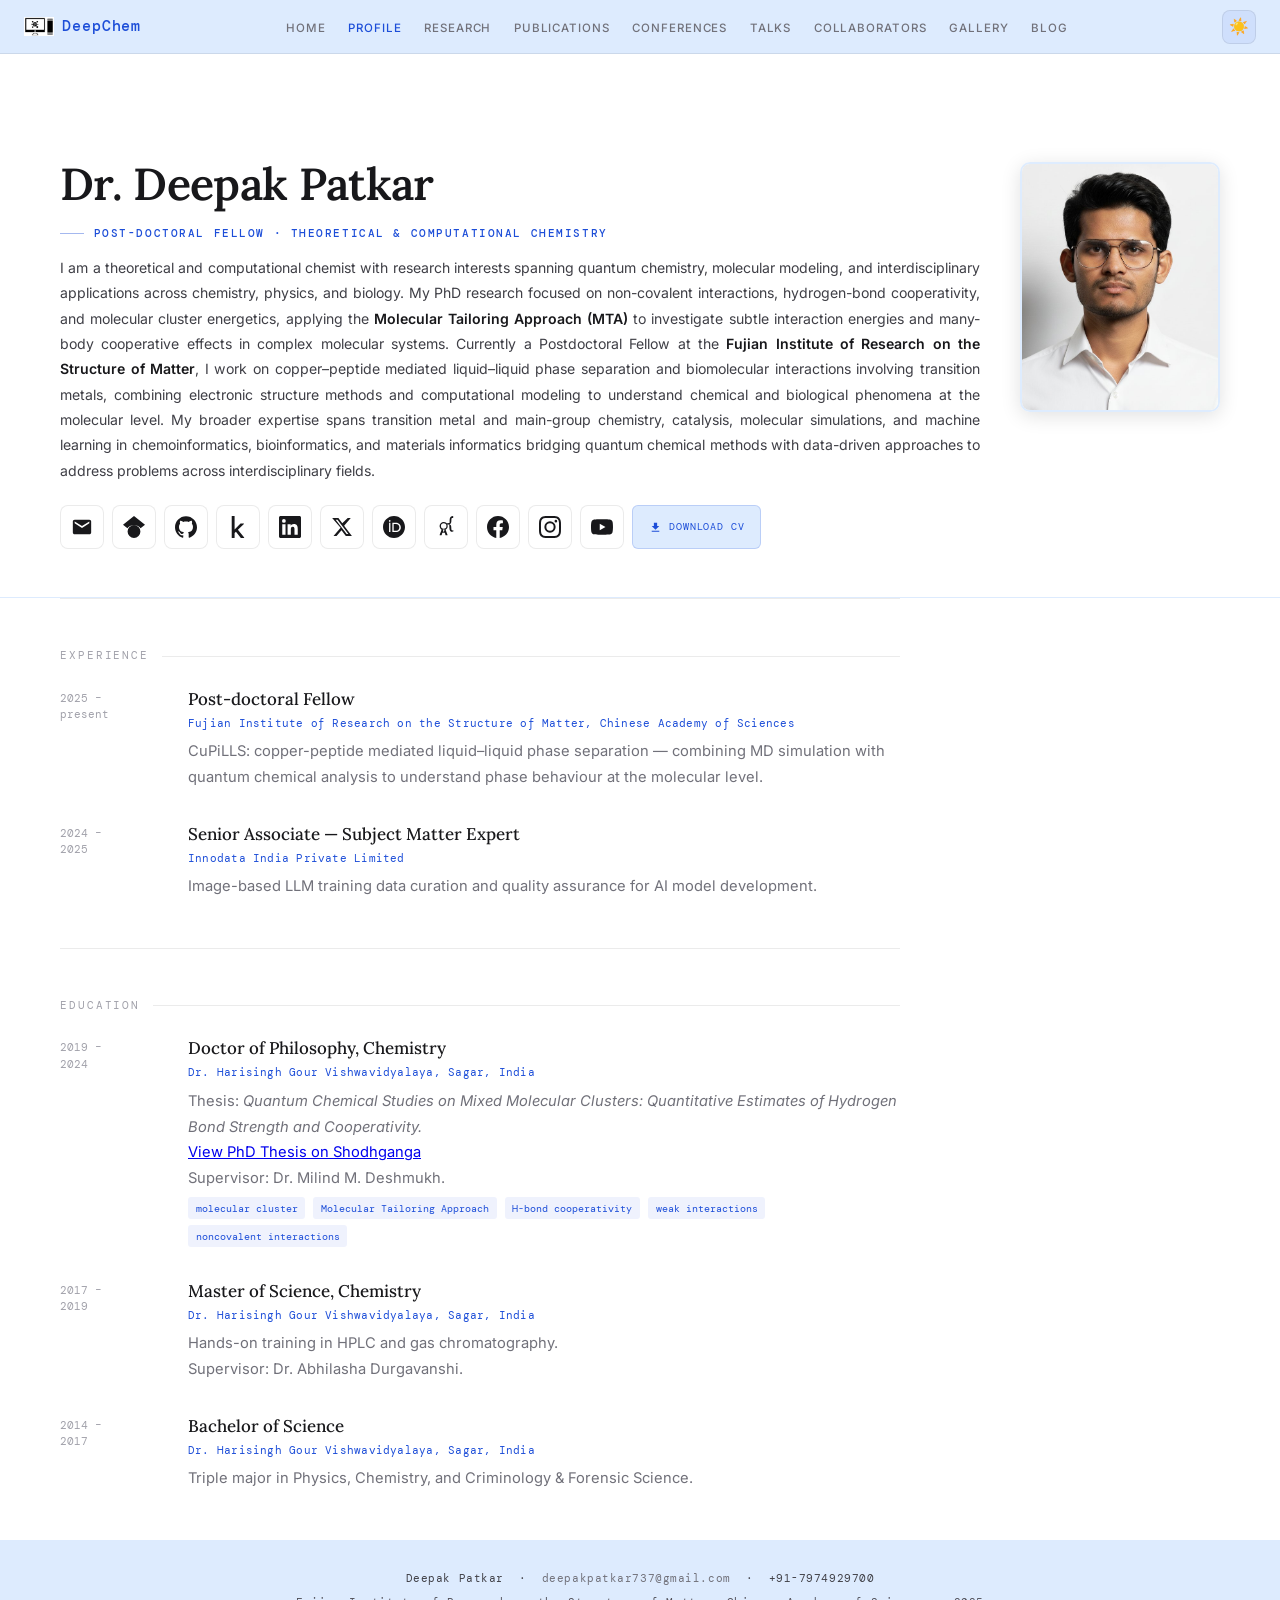
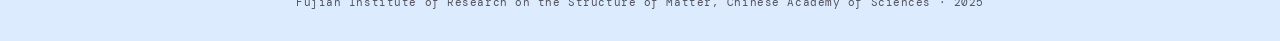
==== commit 9fe68f21: "Update index.html" ====
--- a/index.html
+++ b/index.html
@@ -1450,10 +1450,8 @@
     <li><a href="#conferences">Conferences</a></li>
     <li><a href="#talks">Talks</a></li>
     <li><a href="#collaborators">Collaborators</a></li>
-    <li><a href="#teaching">Teaching</a></li>
     <li><a href="#gallery">Gallery</a></li>
     <li><a href="#blog">Blog</a></li>
-    <li><a href="#links">Links</a></li>
   </ul>
   <button class="dark-toggle" id="dark-toggle" title="Toggle dark mode" aria-label="Toggle dark mode">☀️</button>
 </nav>
@@ -1486,19 +1484,19 @@
           <svg viewBox="0 0 24 24" xmlns="http://www.w3.org/2000/svg"><path d="M12 24a7 7 0 1 1 0-14 7 7 0 0 1 0 14zm0-24L0 9.5l4.838 3.94A8 8 0 0 1 12 10a8 8 0 0 1 7.162 3.44L24 9.5 12 0z"/></svg>
         </a>
         <!-- GitHub -->
-        <a href="https://github.com/" target="_blank" title="GitHub">
+        <a href="https://github.com/deepakpatkar738" target="_blank" title="GitHub">
           <svg viewBox="0 0 24 24" xmlns="http://www.w3.org/2000/svg"><path d="M12 .297c-6.63 0-12 5.373-12 12 0 5.303 3.438 9.8 8.205 11.385.6.113.82-.258.82-.577 0-.285-.01-1.04-.015-2.04-3.338.724-4.042-1.61-4.042-1.61C4.422 18.07 3.633 17.7 3.633 17.7c-1.087-.744.084-.729.084-.729 1.205.084 1.838 1.236 1.838 1.236 1.07 1.835 2.809 1.305 3.495.998.108-.776.417-1.305.76-1.605-2.665-.3-5.466-1.332-5.466-5.93 0-1.31.465-2.38 1.235-3.22-.135-.303-.54-1.523.105-3.176 0 0 1.005-.322 3.3 1.23.96-.267 1.98-.399 3-.405 1.02.006 2.04.138 3 .405 2.28-1.552 3.285-1.23 3.285-1.23.645 1.653.24 2.873.12 3.176.765.84 1.23 1.91 1.23 3.22 0 4.61-2.805 5.625-5.475 5.92.42.36.81 1.096.81 2.22 0 1.606-.015 2.896-.015 3.286 0 .315.21.69.825.57C20.565 22.092 24 17.592 24 12.297c0-6.627-5.373-12-12-12"/></svg>
         </a>
         <!-- Kaggle -->
-        <a href="https://www.kaggle.com/" target="_blank" title="Kaggle">
+        <a href="https://www.kaggle.com/deepakpatkar" target="_blank" title="Kaggle">
           <svg viewBox="0 0 24 24" xmlns="http://www.w3.org/2000/svg"><path d="M18.825 23.859c-.022.092-.117.141-.281.141h-3.139c-.187 0-.351-.082-.492-.248l-5.178-6.589-1.448 1.374v5.111c0 .235-.117.352-.351.352H5.505c-.236 0-.354-.117-.354-.352V.353c0-.233.118-.353.354-.353h2.431c.234 0 .351.12.351.353v14.343l6.203-6.272c.165-.165.33-.246.495-.246h3.239c.144 0 .236.06.285.18.046.149.034.255-.036.315l-6.555 6.344 6.836 8.507c.095.104.117.208.07.334"/></svg>
         </a>
         <!-- LinkedIn -->
-        <a href="https://www.linkedin.com/" target="_blank" title="LinkedIn">
+        <a href="https://www.linkedin.com/in/deepak-patkar/" target="_blank" title="LinkedIn">
           <svg viewBox="0 0 24 24" xmlns="http://www.w3.org/2000/svg"><path d="M20.447 20.452h-3.554v-5.569c0-1.328-.027-3.037-1.852-3.037-1.853 0-2.136 1.445-2.136 2.939v5.667H9.351V9h3.414v1.561h.046c.477-.9 1.637-1.85 3.37-1.85 3.601 0 4.267 2.37 4.267 5.455v6.286zM5.337 7.433a2.062 2.062 0 0 1-2.063-2.065 2.064 2.064 0 1 1 2.063 2.065zm1.782 13.019H3.555V9h3.564v11.452zM22.225 0H1.771C.792 0 0 .774 0 1.729v20.542C0 23.227.792 24 1.771 24h20.451C23.2 24 24 23.227 24 22.271V1.729C24 .774 23.2 0 22.222 0h.003z"/></svg>
         </a>
         <!-- X / Twitter -->
-        <a href="https://twitter.com/" target="_blank" title="X / Twitter">
+        <a href="https://x.com/deepakpatkar738" target="_blank" title="X / Twitter">
           <svg viewBox="0 0 24 24" xmlns="http://www.w3.org/2000/svg"><path d="M18.244 2.25h3.308l-7.227 8.26 8.502 11.24H16.17l-4.714-6.231-5.401 6.231H2.736l7.73-8.835L1.254 2.25H8.08l4.213 5.567 5.951-5.567zm-1.161 17.52h1.833L7.084 4.126H5.117z"/></svg>
         </a>
         <!-- ORCID -->
@@ -1514,7 +1512,7 @@
           <svg viewBox="0 0 24 24" xmlns="http://www.w3.org/2000/svg"><path d="M24 12.073c0-6.627-5.373-12-12-12s-12 5.373-12 12c0 5.99 4.388 10.954 10.125 11.854v-8.385H7.078v-3.47h3.047V9.43c0-3.007 1.792-4.669 4.533-4.669 1.312 0 2.686.235 2.686.235v2.953H15.83c-1.491 0-1.956.925-1.956 1.874v2.25h3.328l-.532 3.47h-2.796v8.385C19.612 23.027 24 18.062 24 12.073z"/></svg>
         </a>
         <!-- Instagram -->
-        <a href="https://www.instagram.com/" target="_blank" title="Instagram">
+        <a href="https://www.instagram.com/deepakpatkar738" target="_blank" title="Instagram">
           <svg viewBox="0 0 24 24" xmlns="http://www.w3.org/2000/svg"><path d="M12 2.163c3.204 0 3.584.012 4.85.07 3.252.148 4.771 1.691 4.919 4.919.058 1.265.069 1.645.069 4.849 0 3.205-.012 3.584-.069 4.849-.149 3.225-1.664 4.771-4.919 4.919-1.266.058-1.644.07-4.85.07-3.204 0-3.584-.012-4.849-.07-3.26-.149-4.771-1.699-4.919-4.92-.058-1.265-.07-1.644-.07-4.849 0-3.204.013-3.583.07-4.849.149-3.227 1.664-4.771 4.919-4.919 1.266-.057 1.645-.069 4.849-.069zM12 0C8.741 0 8.333.014 7.053.072 2.695.272.273 2.69.073 7.052.014 8.333 0 8.741 0 12c0 3.259.014 3.668.072 4.948.2 4.358 2.618 6.78 6.98 6.98C8.333 23.986 8.741 24 12 24c3.259 0 3.668-.014 4.948-.072 4.354-.2 6.782-2.618 6.979-6.98.059-1.28.073-1.689.073-4.948 0-3.259-.014-3.667-.072-4.947-.196-4.354-2.617-6.78-6.979-6.98C15.668.014 15.259 0 12 0zm0 5.838a6.162 6.162 0 1 0 0 12.324 6.162 6.162 0 0 0 0-12.324zM12 16a4 4 0 1 1 0-8 4 4 0 0 1 0 8zm6.406-11.845a1.44 1.44 0 1 0 0 2.881 1.44 1.44 0 0 0 0-2.881z"/></svg>
         </a>
         <!-- YouTube -->
@@ -1522,7 +1520,7 @@
           <svg viewBox="0 0 24 24" xmlns="http://www.w3.org/2000/svg"><path d="M23.498 6.186a3.016 3.016 0 0 0-2.122-2.136C19.505 3.545 12 3.545 12 3.545s-7.505 0-9.377.505A3.017 3.017 0 0 0 .502 6.186C0 8.07 0 12 0 12s0 3.93.502 5.814a3.016 3.016 0 0 0 2.122 2.136c1.871.505 9.376.505 9.376.505s7.505 0 9.377-.505a3.015 3.015 0 0 0 2.122-2.136C24 15.93 24 12 24 12s0-3.93-.502-5.814zM9.545 15.568V8.432L15.818 12l-6.273 3.568z"/></svg>
         </a>
         <!-- Download CV -->
-        <a href="#" download style="display:inline-flex;align-items:center;gap:0.45rem;background:rgba(219,234,254,0.92);border:1px solid var(--accent-mid);color:var(--accent);font-family:var(--mono);font-size:0.65rem;letter-spacing:0.08em;text-transform:uppercase;padding:0.4rem 1rem;border-radius:6px;text-decoration:none;transition:background 0.15s;width:fit-content;" onmouseover="this.style.background='rgba(29,78,216,0.12)'" onmouseout="this.style.background='rgba(219,234,254,0.92)'">
+        <a href="DP_CV.pdf" download style="display:inline-flex;align-items:center;gap:0.45rem;background:rgba(219,234,254,0.92);border:1px solid var(--accent-mid);color:var(--accent);font-family:var(--mono);font-size:0.65rem;letter-spacing:0.08em;text-transform:uppercase;padding:0.4rem 1rem;border-radius:6px;text-decoration:none;transition:background 0.15s;width:fit-content;" onmouseover="this.style.background='rgba(29,78,216,0.12)'" onmouseout="this.style.background='rgba(219,234,254,0.92)'">
           <svg viewBox="0 0 24 24" fill="currentColor" style="width:13px;height:13px;flex-shrink:0;"><path d="M19 9h-4V3H9v6H5l7 7 7-7zM5 18v2h14v-2H5z"/></svg>
           Download CV
         </a>
@@ -1702,6 +1700,7 @@
           <div class="exp-inst">Dr. Harisingh Gour Vishwavidyalaya, Sagar, India</div>
           <p class="exp-desc">
             Thesis: <em>Quantum Chemical Studies on Mixed Molecular Clusters: Quantitative Estimates of Hydrogen Bond Strength and Cooperativity.</em><br>
+            <a href="https://shodhganga.inflibnet.ac.in/handle/10603/585468" target="_blank">View PhD Thesis on Shodhganga</a><br>
             Supervisor: Dr. Milind M. Deshmukh.
           </p>
           <span class="chip">molecular cluster</span>
@@ -2188,53 +2187,6 @@
           <div class="conf-meta">International Virtual Symposium · Govt Arts College, Kumbakonam · June 2020</div>
           "Recent Advances in Chemical Sciences", P.G. &amp; Research Department of Chemistry, Kumbakonam-612002.
         </div>
-      </div>
-    </section>
-
-    <!-- TEACHING -->
-    <section class="sec fi sec-hidden" id="teaching">
-      <div class="sec-head">Teaching</div>
-      <div class="teaching-grid">
-
-        <div class="teaching-card">
-          <div class="teaching-card-title">General Physical Chemistry</div>
-          <ul>
-            <li>Thermodynamics and Chemical Equilibrium</li>
-            <li>Quantum Chemistry and Atomic Structure</li>
-            <li>Chemical Kinetics and Reaction Dynamics</li>
-            <li>Electrochemistry and Nernst Equation</li>
-            <li>Statistical Thermodynamics and Partition Functions</li>
-            <li>Molecular Spectroscopy and Photochemistry</li>
-            <li>Surface Chemistry and Catalysis</li>
-          </ul>
-        </div>
-
-        <div class="teaching-card">
-          <div class="teaching-card-title">General Organic Chemistry</div>
-          <ul>
-            <li>Structure and Bonding in Organic Molecules</li>
-            <li>Reaction Mechanisms and Intermediates</li>
-            <li>Stereochemistry and Conformational Analysis</li>
-            <li>Spectroscopy and Structural Determination</li>
-            <li>Named Reactions and Their Applications</li>
-            <li>Aromaticity and Hückel's Rule</li>
-            <li>Organic Acids, Bases, and pKa Concept</li>
-          </ul>
-        </div>
-
-        <div class="teaching-card">
-          <div class="teaching-card-title">General Inorganic Chemistry</div>
-          <ul>
-            <li>Periodic Trends and Periodicity</li>
-            <li>Chemical Bonding and Molecular Structures</li>
-            <li>Acid-Base and Redox Chemistry</li>
-            <li>Coordination Chemistry and Crystal Field Theory</li>
-            <li>Main Group Element Chemistry</li>
-            <li>Transition Metal Chemistry and Organometallics</li>
-            <li>Solid State Chemistry and Lattice Structures</li>
-          </ul>
-        </div>
-
       </div>
     </section>
 
@@ -2500,13 +2452,11 @@
     'publications':  ['publications'],
     'conferences':   ['conferences'],
     'talks':         ['talks'],
-    'teaching':      ['teaching'],
     'gallery':       ['gallery'],
     'blog':          ['blog'],
-    'links':         ['links'],
     'collaborators': ['collaborators'],
   };
-  const allSections = ['home', 'profile', 'experience', 'education', 'research', 'publications', 'conferences', 'talks', 'teaching', 'gallery', 'blog', 'links', 'collaborators'];
+  const allSections = ['home', 'profile', 'experience', 'education', 'research', 'publications', 'conferences', 'talks', 'gallery', 'blog', 'collaborators'];
 
   function showSections(navId) {
     const toShow = sectionMap[navId] || [navId];
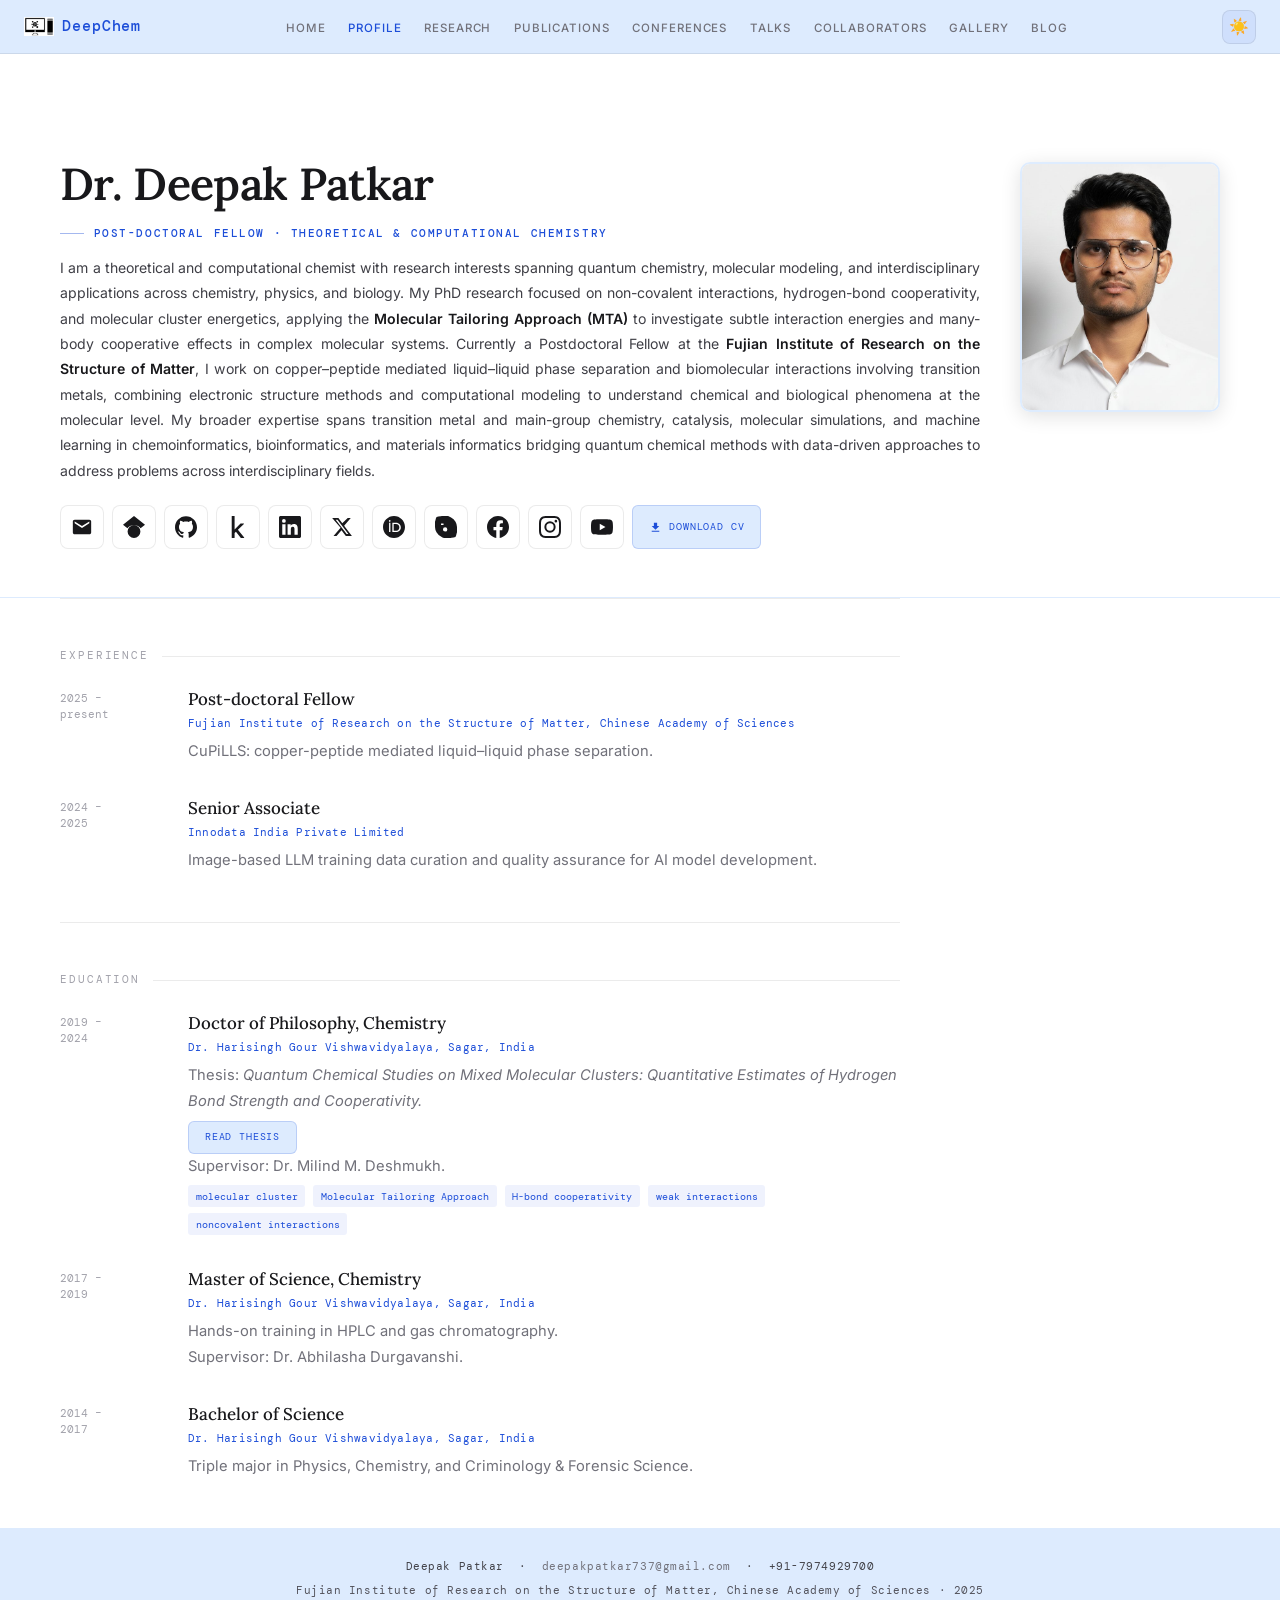
==== commit 24eff557: "Update index.html" ====
--- a/index.html
+++ b/index.html
@@ -48,7 +48,12 @@
     body.dark-mode .research-card { background: rgba(30,41,59,0.7); }
     body.dark-mode .teaching-card { background: rgba(30,41,59,0.7); }
     body.dark-mode .blog-post { background: rgba(30,41,59,0.7); }
+    body.dark-mode .conf-item { background: rgba(30,41,59,0.7); border-color: var(--rule); }
+    body.dark-mode .talk-item { background: rgba(30,41,59,0.7); border-color: var(--rule); }
+    body.dark-mode .conf-item:hover, body.dark-mode .talk-item:hover { background: var(--accent-pale); border-color: var(--accent-mid); }
     body.dark-mode .pub-thumb { background: rgba(30,41,59,0.7); }
+    body.dark-mode .pub-item { background: rgba(30,41,59,0.7); border-color: var(--rule); }
+    body.dark-mode .pub-item:hover { background: var(--accent-pale); border-color: var(--accent-mid); }
     body.dark-mode .sidebar { background: rgba(15,23,42,0.5); }
     body.dark-mode footer { background: rgba(15,23,42,0.95); }
     body.dark-mode .pdf-modal { background: #1e293b; }
@@ -62,7 +67,7 @@
     body.dark-mode .filter-btn { background: rgba(30,41,59,0.5); }
 
     *, *::before, *::after { box-sizing: border-box; margin: 0; padding: 0; }
-    html { scroll-behavior: smooth; font-size: 16px; }
+    html { scroll-behavior: smooth; font-size: 17px; }
 
     body {
       background: var(--bg);
@@ -586,8 +591,19 @@
       display: grid;
       grid-template-columns: auto 1fr;
       gap: 0 1rem;
-      margin-bottom: 1.5rem;
+      margin-bottom: 1rem;
       align-items: start;
+      padding: 0.9rem 1rem;
+      border-radius: 8px;
+      border: 1px solid var(--rule);
+      background: #ffffff;
+      transition: background 0.18s, border-color 0.18s, box-shadow 0.18s;
+      cursor: default;
+    }
+    .pub-item:hover {
+      background: var(--accent-pale);
+      border-color: var(--accent-mid);
+      box-shadow: 0 2px 10px rgba(29,78,216,0.07);
     }
     .pub-item:last-child { margin-bottom: 0; }
     .pub-item[data-hidden="true"] { display: none; }
@@ -763,14 +779,6 @@
     .badge-soon { background: #f0fdf4; color: #15803d; }
 
     /* ── TALKS ── */
-    .talk-item {
-      padding: 0.65rem 0 0.65rem 1rem;
-      border-left: 2px solid var(--rule);
-      margin-bottom: 1.1rem;
-      transition: border-color 0.18s;
-    }
-    .talk-item:hover { border-left-color: var(--accent); }
-    .talk-item:last-child { margin-bottom: 0; }
     .talk-venue {
       font-family: var(--mono);
       font-size: 0.66rem;
@@ -784,33 +792,73 @@
       line-height: 1.6;
     }
 
-    /* ── CONFERENCES ── */
-    .conf-year-group { margin-bottom: 2rem; }
-    .conf-year-group:last-child { margin-bottom: 0; }
-    .conf-year-label {
-      font-family: var(--mono);
-      font-size: 0.7rem;
+    /* ── CONFERENCES & TALKS COVER IMAGES ── */
+    .conf-item, .talk-item {
+      display: grid;
+      grid-template-columns: 120px 1fr;
+      gap: 1rem;
+      align-items: start;
+      margin-bottom: 1rem;
+      padding: 0.9rem 1rem;
+      background: #ffffff;
+      border-radius: 8px;
+      border: 1px solid var(--rule);
+      transition: background 0.18s, border-color 0.18s, box-shadow 0.18s;
+      cursor: default;
+    }
+    .conf-item:hover, .talk-item:hover {
+      background: var(--accent-pale);
+      border-color: var(--accent-mid);
+      box-shadow: 0 2px 10px rgba(29,78,216,0.07);
+    }
+    .conf-item:last-child, .talk-item:last-child { margin-bottom: 0; }
+    .conf-cover, .talk-cover {
+      width: 120px;
+      height: 156px;
+      border: 1px solid var(--rule);
+      border-radius: 4px;
+      overflow: hidden;
+      background: var(--bg-subtle);
+      display: flex;
+      align-items: center;
+      justify-content: center;
+      flex-shrink: 0;
+      cursor: pointer;
+      transition: border-color 0.15s;
+      position: relative;
+    }
+    .conf-cover:hover, .talk-cover:hover { border-color: var(--accent); }
+    .conf-cover img, .talk-cover img { width: 100%; height: 100%; object-fit: cover; display: block; }
+    .conf-cover svg, .talk-cover svg { width: 100%; height: 100%; display: block; }
+    .conf-cover .cover-add, .talk-cover .cover-add {
+      font-size: 0.55rem;
+      color: var(--ink-faint);
+      text-align: center;
+      line-height: 1.3;
+      padding: 4px;
+      font-family: var(--mono);
+    }
+    .conf-cover input[type=file], .talk-cover input[type=file] {
+      position: absolute; inset: 0; opacity: 0; cursor: pointer; width: 100%; height: 100%;
+    }
+    .conf-content, .talk-content { flex: 1; min-width: 0; }
+
+    @media (max-width: 780px) {
+      .conf-item, .talk-item {
+        grid-template-columns: 1fr;
+      }
+      .conf-cover, .talk-cover {
+        width: 100%;
+        height: 140px;
+      }
+    }
+    .conf-meta {
+      font-family: var(--mono);
+      font-size: 0.62rem;
       color: var(--accent);
-      letter-spacing: 0.1em;
-      margin-bottom: 0.7rem;
+      margin-bottom: 0.1rem;
       font-weight: 500;
-    }
-    .conf-item {
-      padding: 0.55rem 0 0.55rem 1rem;
-      border-left: 2px solid var(--rule);
-      margin-bottom: 0.7rem;
-      transition: border-color 0.18s;
-      font-size: 0.93rem;
-      color: var(--ink-mid);
-      line-height: 1.65;
-    }
-    .conf-item:hover { border-left-color: var(--accent-mid); }
-    .conf-item[data-hidden="true"] { display: none; }
-    .conf-meta {
-      font-family: var(--mono);
-      font-size: 0.62rem;
-      color: var(--ink-faint);
-      margin-bottom: 0.1rem;
+      letter-spacing: 0.02em;
     }
 
     /* stats row for conferences */
@@ -1019,10 +1067,40 @@
 
     /* ══════════════════════════════════════════
        RESPONSIVE BREAKPOINTS
-       Standard: mobile-first, industry-grade
+       Optimized for common device sizes
        ══════════════════════════════════════════ */
 
-    /* ── Large Desktop (1400px+) ── */
+    /* ── Large Screens (1920px+) - Full HD & 4K monitors ── */
+    @media (min-width: 1920px) {
+      html { font-size: 18px; }
+      .body-wrap { padding: 0 140px; }
+      .profile-wrap { padding-left: 140px; padding-right: 140px; }
+      .collabs-group { grid-template-columns: repeat(3, 1fr); }
+    }
+
+    /* ── Desktops (1440px–1920px) - Widescreen desktops ── */
+    @media (min-width: 1440px) and (max-width: 1919px) {
+      html { font-size: 17px; }
+      .body-wrap { padding: 0 120px; }
+      .profile-wrap { padding-left: 120px; padding-right: 120px; }
+    }
+
+    /* ── Large Desktop (1366px–1439px) - MacBook Air, Chromebooks ── */
+    @media (min-width: 1366px) and (max-width: 1439px) {
+      html { font-size: 17px; }
+      .body-wrap { padding: 0 100px; }
+      .profile-wrap { padding-left: 100px; padding-right: 100px; }
+    }
+
+    /* ── Laptop (1280px–1365px) - Basic laptops ── */
+    @media (min-width: 1280px) and (max-width: 1365px) {
+      html { font-size: 16px; }
+      .body-wrap { grid-template-columns: 1fr 320px; padding: 0 80px; }
+      .profile-wrap { padding-left: 80px; padding-right: 80px; }
+      .right-sidebar { display: block; }
+    }
+
+    /* ── Large Desktop (1400px+) - Original breakpoint ── */
     @media (min-width: 1400px) {
       html { font-size: 17px; }
       .body-wrap { padding: 0 110px; }
@@ -1051,6 +1129,29 @@
       .avatar { width: 140px; height: 185px; }
       .hero-name { font-size: 2.2rem; }
       .home-grid { grid-template-columns: repeat(2, 1fr); }
+    }
+
+    /* ── Tablet (834px–1023px) - iPads, small tablets ── */
+    @media (min-width: 834px) and (max-width: 1023px) {
+      html { font-size: 15px; }
+      .body-wrap { grid-template-columns: 1fr; padding: 0 48px; }
+      .sidebar { display: none; }
+      .right-sidebar { display: none; }
+      .profile-wrap { padding-left: 48px; padding-right: 48px; }
+      .home-grid { grid-template-columns: repeat(2, 1fr); }
+      .research-grid { grid-template-columns: repeat(2, 1fr); }
+      .teaching-grid { grid-template-columns: repeat(2, 1fr); }
+      .collabs-group { grid-template-columns: repeat(2, 1fr); }
+    }
+
+    /* ── Tablet (800px) - Smaller tablets ── */
+    @media (min-width: 768px) and (max-width: 833px) {
+      html { font-size: 14px; }
+      .body-wrap { grid-template-columns: 1fr; padding: 0 40px; }
+      .sidebar { display: none; }
+      .right-sidebar { display: none; }
+      .profile-wrap { padding-left: 40px; padding-right: 40px; }
+      .collabs-group { grid-template-columns: repeat(2, 1fr); }
     }
 
     /* ── Small Laptop / Large Tablet (769–1024px) ── */
@@ -1064,6 +1165,58 @@
       .home-grid { grid-template-columns: repeat(2, 1fr); }
       .research-grid { grid-template-columns: repeat(2, 1fr); }
       .teaching-grid { grid-template-columns: repeat(2, 1fr); }
+    }
+
+    /* ── Mobile (480px–767px) - Medium phones ── */
+    @media (min-width: 481px) and (max-width: 767px) {
+      html { font-size: 15px; }
+      .body-wrap { grid-template-columns: 1fr; padding: 0 24px; }
+      .sidebar { display: none; }
+      .right-sidebar { display: none; }
+      .profile-wrap { padding: 1.5rem 24px 0 24px; }
+      nav { padding: 0 24px; }
+      .collabs-group { grid-template-columns: 1fr; }
+      .collab-photo-wrap { width: 80px; height: 100px; }
+      .home-grid { grid-template-columns: 1fr; }
+    }
+
+    /* ── Mobile (414px–480px) - iPhone XR/11/12, Pixel ── */
+    @media (min-width: 414px) and (max-width: 480px) {
+      html { font-size: 14px; }
+      .body-wrap { padding: 0 20px; }
+      .profile-wrap { padding: 1rem 20px 0 20px; }
+      nav { padding: 0 20px; }
+      .collabs-group { grid-template-columns: 1fr; }
+      .home-grid { grid-template-columns: 1fr; }
+    }
+
+    /* ── Mobile (375px–413px) - iPhone XR/11/12 base ── */
+    @media (min-width: 375px) and (max-width: 413px) {
+      html { font-size: 13px; }
+      .body-wrap { padding: 0 18px; }
+      .profile-wrap { padding: 0.8rem 18px 0 18px; }
+      nav { padding: 0 18px; }
+      .collabs-group { grid-template-columns: 1fr; }
+    }
+
+    /* ── Mobile (360px) - Android phones ── */
+    @media (min-width: 360px) and (max-width: 414px) {
+      html { font-size: 13px; }
+      .body-wrap { padding: 0 16px; }
+      .profile-wrap { padding: 0.8rem 16px 0 16px; }
+      nav { padding: 0 16px; }
+    }
+
+    /* ── Mobile (320px) - iPhone SE & small phones ── */
+    @media (max-width: 360px) {
+      html { font-size: 12px; }
+      .body-wrap { padding: 0 14px; }
+      .profile-wrap { padding: 0.6rem 14px 0 14px; }
+      nav { padding: 0 14px; height: 48px; }
+      .nav-links { gap: 0.4rem; }
+      .collabs-group { grid-template-columns: 1fr; }
+      .collab-photo-wrap { width: 75px; height: 95px; }
+      .home-grid { grid-template-columns: 1fr; }
     }
 
     /* ── Tablet (481–768px) ── */
@@ -1090,7 +1243,8 @@
       .teaching-grid { grid-template-columns: 1fr; }
       .links-grid { grid-template-columns: repeat(2, 1fr); }
       .gallery-grid { grid-template-columns: repeat(2, 1fr); }
-      .collab-photo-wrap { width: 100px; height: 130px; }
+      .collabs-group { grid-template-columns: 1fr; }
+      .collab-photo-wrap { width: 85px; height: 110px; }
     }
 
     /* ── Mobile (up to 480px) ── */
@@ -1107,15 +1261,20 @@
       .links-grid { grid-template-columns: 1fr; }
       .gallery-grid { grid-template-columns: 1fr; }
       .home-grid { grid-template-columns: 1fr; }
-      .collab-item { flex-direction: column; }
-      .collab-photo-wrap { width: 100%; height: 180px; }
+      .collabs-group { grid-template-columns: 1fr; }
+      .collab-photo-wrap { width: 80px; height: 100px; }
       .contact-links { gap: 0.4rem; }
       .contact-links a { width: 38px; height: 38px; }
       #back-top { bottom: 1rem; right: 1rem; width: 36px; height: 36px; }
     }
 
     /* ── COLLABORATORS ── */
-    .collabs-group { margin-bottom: 2.5rem; }
+    .collabs-group { 
+      margin-bottom: 2.5rem;
+      display: grid;
+      grid-template-columns: repeat(2, 1fr);
+      gap: 1.5rem;
+    }
     .collabs-group:last-child { margin-bottom: 0; }
     .collab-group-label {
       font-family: var(--mono);
@@ -1125,19 +1284,27 @@
       color: var(--accent);
       margin-bottom: 1.2rem;
       font-weight: 500;
+      grid-column: 1 / -1;
     }
     .collab-item {
       display: flex;
       flex-direction: row;
       align-items: flex-start;
-      gap: 1.2rem;
-      padding: 0.85rem 0;
-      border-bottom: 1px solid var(--rule);
-    }
-    .collab-item:last-child { border-bottom: none; }
+      text-align: left;
+      gap: 1rem;
+      padding: 1.2rem;
+      border: none;
+      border-radius: 8px;
+      background: #ffffff;
+      transition: background 0.15s, box-shadow 0.15s;
+    }
+    .collab-item:hover { 
+      background: var(--accent-pale);
+      box-shadow: 0 4px 12px rgba(0,0,0,0.08);
+    }
     .collab-photo-wrap {
-      width: 180px;
-      height: 230px;
+      width: 90px;
+      height: 115px;
       flex-shrink: 0;
       border-radius: 5px;
       overflow: hidden;
@@ -1184,8 +1351,9 @@
     .collab-links {
       display: flex;
       flex-wrap: wrap;
-      gap: 0.5rem 1rem;
+      gap: 0.4rem 0.8rem;
       align-items: center;
+      justify-content: flex-start;
     }
     .collab-link {
       font-family: var(--mono);
@@ -1214,6 +1382,18 @@
       background: var(--accent);
       display: inline-block;
       flex-shrink: 0;
+    }
+    .collab-advisor-tag {
+      display: inline-block;
+      background: var(--accent);
+      color: #fff;
+      font-family: var(--mono);
+      font-size: 0.58rem;
+      letter-spacing: 0.1em;
+      text-transform: uppercase;
+      padding: 0.15rem 0.5rem;
+      border-radius: 3px;
+      margin-bottom: 0.4rem;
     }
 
     /* ── RESEARCH GRID ── */
@@ -1505,7 +1685,7 @@
         </a>
         <!-- ResearchGate -->
         <a href="https://www.researchgate.net/profile/Deepak-Patkar-3?ev=hdr_xprf" target="_blank" title="ResearchGate">
-          <svg viewBox="0 0 24 24" xmlns="http://www.w3.org/2000/svg"><path d="M19.586 0c-.818 0-1.508.19-2.073.565-.563.377-.97.936-1.213 1.68a12.51 12.51 0 0 0-.35 2.45l-.05 2.263c-.11.41-.32.63-.57.73-.26.1-.63.14-1.11.14h-1.3v1.43h1.3c.42 0 .74.06.95.18.22.12.35.33.41.64l.08 2.5c.08 1.1.19 1.93.32 2.5.14.57.44 1.06.91 1.46.47.4 1.13.6 1.99.6.36 0 .74-.04 1.13-.13v-1.39c-.32.07-.58.1-.79.1-.54 0-.9-.15-1.08-.45-.18-.3-.29-.78-.33-1.44l-.1-2.22c-.08-.93-.29-1.57-.65-1.91-.36-.35-.93-.59-1.72-.71v-.07c.84-.15 1.44-.42 1.79-.8.35-.38.57-1 .66-1.88l.1-2.17c.03-.7.13-1.2.3-1.49.17-.3.48-.44.94-.44.22 0 .46.03.71.1V.13C20.17.04 19.88 0 19.586 0zM9.5 6.5A4.5 4.5 0 0 0 5 11c0 1.64.87 3.08 2.17 3.89l-2.05 5.53a.5.5 0 0 0 .47.68h1.23c.21 0 .4-.13.47-.33L8 18.4h2.72l.72 2.37c.07.2.26.33.47.33h1.23a.5.5 0 0 0 .47-.68l-2.05-5.53A4.5 4.5 0 0 0 9.5 6.5zm0 1.5a3 3 0 1 1 0 6 3 3 0 0 1 0-6zm-1 6.83h2l-1 3.3z"/></svg>
+          <svg viewBox="0 0 24 24" xmlns="http://www.w3.org/2000/svg"><path d="M24 11.93a12.08 12.08 0 0 0-1.62-5.72 12.04 12.04 0 0 0-4.88-4.56A12 12 0 0 0 6.15.35a11.92 11.92 0 0 0-4.46.76A12.03 12.03 0 0 0 .5 4.68 12.09 12.09 0 0 0 0 12a12.08 12.08 0 0 0 1.62 5.72 12.04 12.04 0 0 0 4.88 4.56A12 12 0 0 0 17.85 23.65a11.92 11.92 0 0 0 4.46-.76A12.03 12.03 0 0 0 23.5 19.32 12.09 12.09 0 0 0 24 11.93zM6.6 8.23h2.7v1.59H6.6v-1.59zm6.83 6.4a2.4 2.4 0 0 1-2.37 2.4 2.38 2.38 0 0 1-2.37-2.4 2.37 2.37 0 1 1 4.74 0zm3.06-.38h-2.4v1.07h.47v2.53h-.47v1.07h2.4v-1.07h-.47v-2.53h.47v-1.07zm2.62 1.75h.47v2.58h-.47v1.07h2.72v-1.07h-.47v-2.58h.47v-1.07h-2.72v1.07z"/></svg>
         </a>
         <!-- Facebook -->
         <a href="https://www.facebook.com/deepakpatkar738" target="_blank" title="Facebook">
@@ -1645,7 +1825,7 @@
         <article class="home-card">
           <h3>Events</h3>
           <div class="home-map">
-            <iframe src="https://calendar.google.com/calendar/embed?src=deepakpatkar737%40gmail.com&ctz=Asia%2FKolkata&showTitle=0&showNav=1&showDate=1&showPrint=0&showTabs=0&showCalendars=0&showTz=0" style="border:0" loading="lazy" scrolling="no"></iframe>
+            <iframe src="https://calendar.google.com/calendar/embed?src=f650b9c3a9da6d317145781c4c0d54332920142d6e83f7cecbd4c6cdf6b48aa6%40group.calendar.google.com&ctz=Asia%2FKolkata&showTitle=0&showNav=1&showDate=1&showPrint=0&showTabs=0&showCalendars=0&showTz=0" style="border:0" loading="lazy" scrolling="no"></iframe>
           </div>
         </article>
         <article class="home-card">
@@ -1675,14 +1855,14 @@
         <div class="exp-body">
           <h3>Post-doctoral Fellow</h3>
           <div class="exp-inst">Fujian Institute of Research on the Structure of Matter, Chinese Academy of Sciences</div>
-          <p class="exp-desc">CuPiLLS: copper-peptide mediated liquid–liquid phase separation — combining MD simulation with quantum chemical analysis to understand phase behaviour at the molecular level.</p>
+          <p class="exp-desc">CuPiLLS: copper-peptide mediated liquid–liquid phase separation.</p>
         </div>
       </div>
 
       <div class="exp-row">
         <div class="exp-yr">2024 –<br>2025</div>
         <div class="exp-body">
-          <h3>Senior Associate — Subject Matter Expert</h3>
+          <h3>Senior Associate</h3>
           <div class="exp-inst">Innodata India Private Limited</div>
           <p class="exp-desc">Image-based LLM training data curation and quality assurance for AI model development.</p>
         </div>
@@ -1700,7 +1880,7 @@
           <div class="exp-inst">Dr. Harisingh Gour Vishwavidyalaya, Sagar, India</div>
           <p class="exp-desc">
             Thesis: <em>Quantum Chemical Studies on Mixed Molecular Clusters: Quantitative Estimates of Hydrogen Bond Strength and Cooperativity.</em><br>
-            <a href="https://shodhganga.inflibnet.ac.in/handle/10603/585468" target="_blank">View PhD Thesis on Shodhganga</a><br>
+            <a href="https://shodhganga.inflibnet.ac.in/handle/10603/585468" target="_blank" style="display:inline-flex;align-items:center;gap:0.45rem;background:rgba(219,234,254,0.92);border:1px solid var(--accent-mid);color:var(--accent);font-family:var(--mono);font-size:0.65rem;letter-spacing:0.08em;text-transform:uppercase;padding:0.4rem 1rem;border-radius:6px;text-decoration:none;transition:background 0.15s;width:fit-content;margin-top:0.4rem;" onmouseover="this.style.background='rgba(29,78,216,0.12)'" onmouseout="this.style.background='rgba(219,234,254,0.92)'">Read Thesis</a><br>
             Supervisor: Dr. Milind M. Deshmukh.
           </p>
           <span class="chip">molecular cluster</span>
@@ -1928,7 +2108,7 @@
             <div class="pub-citation"><em>ChemRxiv</em> 2025</div>
             <div class="pub-actions">
                   <span class="badge badge-pre">Preprint</span>
-        <a class="pdf-request-btn" href="#" target="_blank">DOI</a>
+        <a class="pdf-request-btn" href="https://doi.org/10.26434/chemrxiv-2025-gwdd6" target="_blank">DOI</a>
               <button class="pdf-request-btn" onclick="openPdfModal('pdf-modal-9', 'Uncovering individual hydrogen bond strengths and cooperativity in pure (H₂S)ₙ and mixed (H₂O)ₘ(H₂S)ₙ (m + n = 2–8) clusters.')">Request PDF</button>
             </div>
           </div>
@@ -1944,7 +2124,7 @@
             <div class="pub-authors">Ismail, T. M.; Patkar, D.; Sajith, P. K.; Deshmukh, M. M.</div>
             <div class="pub-citation"><em>New J. Chem.</em> 2024, <em>48</em>, 11591–11605</div>
             <div class="pub-actions">
-              <a class="pdf-request-btn" href="#" target="_blank">DOI</a>
+              <a class="pdf-request-btn" href="https://doi.org/10.1039/D4NJ02163K" target="_blank">DOI</a>
               <button class="pdf-request-btn" onclick="openPdfModal('pdf-modal-1', 'Hydrogen bond strengths in microhydrated clusters of HNO and HONO: energetic insights via molecular tailoring approach.')">Request PDF</button>
             </div>
           </div>
@@ -1960,7 +2140,7 @@
             <div class="pub-authors">Patkar, D.; Chopra, D.; Deshmukh, M. M.</div>
             <div class="pub-citation"><em>Phys. Chem. Chem. Phys.</em> 2023, <em>25</em>, 2946</div>
             <div class="pub-actions">
-              <a class="pdf-request-btn" href="#" target="_blank">DOI</a>
+              <a class="pdf-request-btn" href=" https://doi.org/10.1039/D2CP05269E" target="_blank">DOI</a>
               <button class="pdf-request-btn" onclick="openPdfModal('pdf-modal-3', 'Characterization of non-covalent contacts in mono- and di-halo substituted acetaldehydes: probing substitution effects of electron-donating and -withdrawing groups.')">Request PDF</button>
             </div>
           </div>
@@ -1976,7 +2156,7 @@
             <div class="pub-authors">Ismail, T. M.; Patkar, D.; Sajith, P. K.; Deshmukh, M. M.</div>
             <div class="pub-citation"><em>J. Phys. Chem. A</em> 2023, <em>127</em>, 10360–10374</div>
             <div class="pub-actions">
-              <a class="pdf-request-btn" href="#" target="_blank">DOI</a>
+              <a class="pdf-request-btn" href="https://doi.org/10.1021/acs.jpca.3c04181" target="_blank">DOI</a>
               <button class="pdf-request-btn" onclick="openPdfModal('pdf-modal-2', 'Interplay of hydrogen, pnicogen and chalcogen bonding in X(H₂O)ₙ₌₁₋₅ (X = NO, NO⁺, NO⁻) complexes: energetics insights via molecular tailoring approach.')">Request PDF</button>
             </div>
           </div>
@@ -1992,7 +2172,7 @@
             <div class="pub-authors">Patkar, D.; Ahirwar, M. B.; Shrivastava, S. P.; Deshmukh, M. M.</div>
             <div class="pub-citation"><em>New J. Chem.</em> 2022, <em>46</em>, 2368–2379</div>
             <div class="pub-actions">
-              <a class="pdf-request-btn" href="#" target="_blank">DOI</a>
+              <a class="pdf-request-btn" href="https://doi.org/10.1039/D1NJ05431G" target="_blank">DOI</a>
               <button class="pdf-request-btn" onclick="openPdfModal('pdf-modal-6', 'Assessment of hydrogen bond strengths and cooperativity in self- and cross-associating cyclic (HF)ₘ(H₂O)ₙ (m + n = 2–8) clusters.')">Request PDF</button>
             </div>
           </div>
@@ -2008,7 +2188,7 @@
             <div class="pub-authors">Patkar, D.; Ahirwar, M. B.; Deshmukh, M. M.</div>
             <div class="pub-citation"><em>ChemPhysChem</em> 2022, <em>23</em>, e202200143</div>
             <div class="pub-actions">
-              <a class="pdf-request-btn" href="#" target="_blank">DOI</a>
+              <a class="pdf-request-btn" href="https://doi.org/10.1002/cphc.202200143" target="_blank">DOI</a>
               <button class="pdf-request-btn" onclick="openPdfModal('pdf-modal-5', 'Energetic ordering of hydrogen bond strengths in methanol–water clusters: insights via molecular tailoring approach.')">Request PDF</button>
             </div>
           </div>
@@ -2024,7 +2204,7 @@
             <div class="pub-authors">Patkar, D.; Ahirwar, M. B.; Deshmukh, M. M.</div>
             <div class="pub-citation"><em>ChemPhysChem</em> 2022, <em>23</em>, e202200476</div>
             <div class="pub-actions">
-              <a class="pdf-request-btn" href="#" target="_blank">DOI</a>
+              <a class="pdf-request-btn" href="https://doi.org/10.1002/cphc.202200476" target="_blank">DOI</a>
               <button class="pdf-request-btn" onclick="openPdfModal('pdf-modal-4', 'A tug of war between the self- and cross-associating hydrogen bonds in neutral ammonia–water clusters: energetic insights by molecular tailoring approach.')">Request PDF</button>
             </div>
           </div>
@@ -2040,7 +2220,7 @@
             <div class="pub-authors">Ahirwar, M. B.; Patkar, D.; Yadav, I.; Deshmukh, M. M.</div>
             <div class="pub-citation"><em>Phys. Chem. Chem. Phys.</em> 2021, <em>23</em>, 17224–17231</div>
             <div class="pub-actions">
-              <a class="pdf-request-btn" href="#" target="_blank">DOI</a>
+              <a class="pdf-request-btn" href="https://doi.org/10.1039/D1CP02839A" target="_blank">DOI</a>
               <button class="pdf-request-btn" onclick="openPdfModal('pdf-modal-8', 'Appraisal of individual hydrogen bond strengths and cooperativity in ammonia clusters via molecular tailoring approach.')">Request PDF</button>
             </div>
           </div>
@@ -2056,7 +2236,7 @@
             <div class="pub-authors">Patkar, D.; Ahirwar, M. B.; Gadre, S. R.; Deshmukh, M. M.</div>
             <div class="pub-citation"><em>J. Phys. Chem. A</em> 2021, <em>125</em>, 8836–8845</div>
             <div class="pub-actions">
-              <a class="pdf-request-btn" href="#" target="_blank">DOI</a>
+              <a class="pdf-request-btn" href="https://doi.org/10.1021/acs.jpca.1c06478" target="_blank">DOI</a>
               <button class="pdf-request-btn" onclick="openPdfModal('pdf-modal-7', 'Unusually large hydrogen-bond cooperativity in hydrogen fluoride clusters (HF)ₙ, n = 3–8, revealed by the molecular tailoring approach.')">Request PDF</button>
             </div>
           </div>
@@ -2076,24 +2256,54 @@
       </div>
 
       <div class="talk-item" data-year="2023">
-        <div class="talk-venue">National Seminar · DHSGSU Sagar · March 2023</div>
-        <div class="talk-title">Competition between Self- and Cross-associating Hydrogen Bonds in Neutral Ammonia–Water Clusters: Energetic Insights by Molecular Tailoring Approach</div>
+        <div class="talk-cover">
+          <div class="cover-add">+ Photo</div>
+          <input type="file" accept="image/*" onchange="setCover(this)">
+        </div>
+        <div class="talk-content">
+          <div class="talk-venue">National Seminar · DHSGSU Sagar · March 2023</div>
+          <div class="talk-title">Competition between Self- and Cross-associating Hydrogen Bonds in Neutral Ammonia–Water Clusters: Energetic Insights by Molecular Tailoring Approach</div>
+        </div>
       </div>
       <div class="talk-item" data-year="2022">
-        <div class="talk-venue">DAE Symposium on Current Trends in Theoretical Chemistry · BARC Mumbai · September 2022</div>
-        <div class="talk-title">Energetic Ordering of Hydrogen Bond Strengths in Methanol–Water Clusters: Insights via Molecular Tailoring Approach</div>
+        <div class="talk-cover">
+          <div class="cover-add">+ Photo</div>
+          <input type="file" accept="image/*" onchange="setCover(this)">
+        </div>
+        <div class="talk-content">
+          <div class="talk-venue">DAE Symposium on Current Trends in Theoretical Chemistry · BARC Mumbai · September 2022</div>
+          <div class="talk-title">Energetic Ordering of Hydrogen Bond Strengths in Methanol–Water Clusters: Insights via Molecular Tailoring Approach</div>
+        </div>
       </div>
       <div class="talk-item" data-year="2021">
-        <div class="talk-venue">DAE Symposium on Current Trends in Theoretical Chemistry · BARC Mumbai · September 2021</div>
-        <div class="talk-title">Evaluation of Individual Hydrogen Bond Strengths and Cooperativity in (HF)ₘ(H₂O)ₙ, (m + n) = 2–8 Clusters</div>
+        <div class="talk-cover">
+          <div class="cover-add">+ Photo</div>
+          <input type="file" accept="image/*" onchange="setCover(this)">
+        </div>
+        <div class="talk-content">
+          <div class="talk-venue">DAE Symposium on Current Trends in Theoretical Chemistry · BARC Mumbai · September 2021</div>
+          <div class="talk-title">Evaluation of Individual Hydrogen Bond Strengths and Cooperativity in (HF)ₘ(H₂O)ₙ, (m + n) = 2–8 Clusters</div>
+        </div>
       </div>
       <div class="talk-item" data-year="2021">
-        <div class="talk-venue">Theoretical Chemistry Symposium · IISER-Kolkata / IACS Kolkata · December 2021</div>
-        <div class="talk-title">Estimation of Individual Hydrogen Bond Strengths and Cooperativity in (HF)ₘ(H₂O)ₙ, (m + n) = 2–8 Clusters via Molecular Tailoring Approach</div>
+        <div class="talk-cover">
+          <div class="cover-add">+ Photo</div>
+          <input type="file" accept="image/*" onchange="setCover(this)">
+        </div>
+        <div class="talk-content">
+          <div class="talk-venue">Theoretical Chemistry Symposium · IISER-Kolkata / IACS Kolkata · December 2021</div>
+          <div class="talk-title">Estimation of Individual Hydrogen Bond Strengths and Cooperativity in (HF)ₘ(H₂O)ₙ, (m + n) = 2–8 Clusters via Molecular Tailoring Approach</div>
+        </div>
       </div>
       <div class="talk-item" data-year="2021">
-        <div class="talk-venue">International Seminar · DHSGSU Sagar · January 2021</div>
-        <div class="talk-title">Theoretical Study of Hydrosilylation of Olefin Catalyzed by Cationic Calcium Hydride Catalyst</div>
+        <div class="talk-cover">
+          <div class="cover-add">+ Photo</div>
+          <input type="file" accept="image/*" onchange="setCover(this)">
+        </div>
+        <div class="talk-content">
+          <div class="talk-venue">International Seminar · DHSGSU Sagar · January 2021</div>
+          <div class="talk-title">Theoretical Study of Hydrosilylation of Olefin Catalyzed by Cationic Calcium Hydride Catalyst</div>
+        </div>
       </div>
     </section>
 
@@ -2111,81 +2321,183 @@
 
       <div class="conf-year-group" data-year-group="2023">
         <div class="conf-item" data-year="2023">
-          <div class="conf-meta">National Seminar · Dr. Harisingh Gour Vishwavidyalaya Sagar · March 2023</div>
-          "Recent Advances in Chemical Sciences", Department of Chemistry, Dr. Harisingh Gour Vishwavidyalaya Sagar.
+          <div class="conf-cover">
+            <div class="cover-add">+ Photo</div>
+            <input type="file" accept="image/*" onchange="setCover(this)">
+          </div>
+          <div class="conf-content">
+            <div class="conf-meta">National Seminar · Dr. Harisingh Gour Vishwavidyalaya Sagar · March 2023</div>
+            "Recent Advances in Chemical Sciences", Department of Chemistry, Dr. Harisingh Gour Vishwavidyalaya Sagar.
+          </div>
         </div>
       </div>
 
       <div class="conf-year-group" data-year-group="2022">
         <div class="conf-item" data-year="2022">
-          <div class="conf-meta">DAE Symposium · BARC Mumbai · September 2022</div>
-          "Current Trends in Theoretical Chemistry", Chemistry Division, Bhabha Atomic Research Centre, Mumbai.
+          <div class="conf-cover">
+            <div class="cover-add">+ Photo</div>
+            <input type="file" accept="image/*" onchange="setCover(this)">
+          </div>
+          <div class="conf-content">
+            <div class="conf-meta">DAE Symposium · BARC Mumbai · September 2022</div>
+            "Current Trends in Theoretical Chemistry", Chemistry Division, Bhabha Atomic Research Centre, Mumbai.
+          </div>
         </div>
       </div>
 
       <div class="conf-year-group" data-year-group="2021">
         <div class="conf-item" data-year="2021">
-          <div class="conf-meta">Theoretical Chemistry Symposium · IISER-Kolkata / IACS Kolkata · December 2021</div>
-          Theoretical Chemistry Symposium, IISER-Kolkata, IACS Kolkata, Kalyani University.
+          <div class="conf-cover">
+            <div class="cover-add">+ Photo</div>
+            <input type="file" accept="image/*" onchange="setCover(this)">
+          </div>
+          <div class="conf-content">
+            <div class="conf-meta">Theoretical Chemistry Symposium · IISER-Kolkata / IACS Kolkata · December 2021</div>
+            Theoretical Chemistry Symposium, IISER-Kolkata, IACS Kolkata, Kalyani University.
+          </div>
         </div>
         <div class="conf-item" data-year="2021">
-          <div class="conf-meta">DAE Symposium · BARC Mumbai · September 2021</div>
-          "Current Trends in Theoretical Chemistry", Chemistry Division, Bhabha Atomic Research Centre, Mumbai.
+          <div class="conf-cover">
+            <div class="cover-add">+ Photo</div>
+            <input type="file" accept="image/*" onchange="setCover(this)">
+          </div>
+          <div class="conf-content">
+            <div class="conf-meta">DAE Symposium · BARC Mumbai · September 2021</div>
+            "Current Trends in Theoretical Chemistry", Chemistry Division, Bhabha Atomic Research Centre, Mumbai.
+          </div>
         </div>
         <div class="conf-item" data-year="2021">
-          <div class="conf-meta">National Webinar · Dada Patil Mahavidyalaya · September 2021</div>
-          "Nuclear Radiation for Societal Applications", Department of Physics and IQAC, Karjat Dist-Ahmednagar (MS) India.
+          <div class="conf-cover">
+            <div class="cover-add">+ Photo</div>
+            <input type="file" accept="image/*" onchange="setCover(this)">
+          </div>
+          <div class="conf-content">
+            <div class="conf-meta">National Webinar · Dada Patil Mahavidyalaya · September 2021</div>
+            "Nuclear Radiation for Societal Applications", Department of Physics and IQAC, Karjat Dist-Ahmednagar (MS) India.
+          </div>
         </div>
         <div class="conf-item" data-year="2021">
-          <div class="conf-meta">National Seminar · S K Somaiya College, Somaiya Vidyavihar University · August 2021</div>
-          "Recent Trends in Computational Chemistry", Department of Polymer Science, Mumbai.
+          <div class="conf-cover">
+            <div class="cover-add">+ Photo</div>
+            <input type="file" accept="image/*" onchange="setCover(this)">
+          </div>
+          <div class="conf-content">
+            <div class="conf-meta">National Seminar · S K Somaiya College, Somaiya Vidyavihar University · August 2021</div>
+            "Recent Trends in Computational Chemistry", Department of Polymer Science, Mumbai.
+          </div>
         </div>
         <div class="conf-item" data-year="2021">
-          <div class="conf-meta">Virtual International Conference · JVM's Degree College, Navi Mumbai · August 2021</div>
-          "Multifunctional Advanced Materials", Department of Chemistry, Maharashtra-400708, India.
+          <div class="conf-cover">
+            <div class="cover-add">+ Photo</div>
+            <input type="file" accept="image/*" onchange="setCover(this)">
+          </div>
+          <div class="conf-content">
+            <div class="conf-meta">Virtual International Conference · JVM's Degree College, Navi Mumbai · August 2021</div>
+            "Multifunctional Advanced Materials", Department of Chemistry, Maharashtra-400708, India.
+          </div>
         </div>
         <div class="conf-item" data-year="2021">
-          <div class="conf-meta">National Webinar · Govt. G. N. A. PG College, Bhatapara · July 2021</div>
-          "Recent Advances in Chemistry", Department of Chemistry IQAC, CG.
+          <div class="conf-cover">
+            <div class="cover-add">+ Photo</div>
+            <input type="file" accept="image/*" onchange="setCover(this)">
+          </div>
+          <div class="conf-content">
+            <div class="conf-meta">National Webinar · Govt. G. N. A. PG College, Bhatapara · July 2021</div>
+            "Recent Advances in Chemistry", Department of Chemistry IQAC, CG.
+          </div>
         </div>
         <div class="conf-item" data-year="2021">
-          <div class="conf-meta">NAAC National Webinar · HKE Society's Degree College, Shorapur, Karnataka · July 2021</div>
-          "The Impact of Covid-19 Pandemic Crisis on Higher Education Institutions in Karnataka and its Challenges", IQAC.
+          <div class="conf-cover">
+            <div class="cover-add">+ Photo</div>
+            <input type="file" accept="image/*" onchange="setCover(this)">
+          </div>
+          <div class="conf-content">
+            <div class="conf-meta">NAAC National Webinar · HKE Society's Degree College, Shorapur, Karnataka · July 2021</div>
+            "The Impact of Covid-19 Pandemic Crisis on Higher Education Institutions in Karnataka and its Challenges", IQAC.
+          </div>
         </div>
         <div class="conf-item" data-year="2021">
-          <div class="conf-meta">National Workshop · Govt. Shyam Sundar Agrawal PG College, Sihora, Jabalpur · February 2021</div>
-          "Recent Trends in Instrumental Techniques of Chemical Analysis", Department of Chemistry, M.P.
+          <div class="conf-cover">
+            <div class="cover-add">+ Photo</div>
+            <input type="file" accept="image/*" onchange="setCover(this)">
+          </div>
+          <div class="conf-content">
+            <div class="conf-meta">National Workshop · Govt. Shyam Sundar Agrawal PG College, Sihora, Jabalpur · February 2021</div>
+            "Recent Trends in Instrumental Techniques of Chemical Analysis", Department of Chemistry, M.P.
+          </div>
         </div>
         <div class="conf-item" data-year="2021">
-          <div class="conf-meta">International Seminar · Dr. Harisingh Gour Vishwavidyalaya Sagar · January 2021</div>
-          "Current Trends in Chemical and Pharmaceutical Sciences", Department of Chemistry.
+          <div class="conf-cover">
+            <div class="cover-add">+ Photo</div>
+            <input type="file" accept="image/*" onchange="setCover(this)">
+          </div>
+          <div class="conf-content">
+            <div class="conf-meta">International Seminar · Dr. Harisingh Gour Vishwavidyalaya Sagar · January 2021</div>
+            "Current Trends in Chemical and Pharmaceutical Sciences", Department of Chemistry.
+          </div>
         </div>
       </div>
 
       <div class="conf-year-group" data-year-group="2020">
         <div class="conf-item" data-year="2020">
-          <div class="conf-meta">International Conference · KIIT Deemed University, Bhubaneswar · October 2020</div>
-          "Frontiers in Manufacturing Technology", Kalinga Institute of Industrial Technology, Odisha India.
+          <div class="conf-cover">
+            <div class="cover-add">+ Photo</div>
+            <input type="file" accept="image/*" onchange="setCover(this)">
+          </div>
+          <div class="conf-content">
+            <div class="conf-meta">International Conference · KIIT Deemed University, Bhubaneswar · October 2020</div>
+            "Frontiers in Manufacturing Technology", Kalinga Institute of Industrial Technology, Odisha India.
+          </div>
         </div>
         <div class="conf-item" data-year="2020">
-          <div class="conf-meta">National Webinar · Dr. Harisingh Gour University · September 2020</div>
-          "National Education Policy: Features and Prospects in Higher Education", Department of Chemistry.
+          <div class="conf-cover">
+            <div class="cover-add">+ Photo</div>
+            <input type="file" accept="image/*" onchange="setCover(this)">
+          </div>
+          <div class="conf-content">
+            <div class="conf-meta">National Webinar · Dr. Harisingh Gour University · September 2020</div>
+            "National Education Policy: Features and Prospects in Higher Education", Department of Chemistry.
+          </div>
         </div>
         <div class="conf-item" data-year="2020">
-          <div class="conf-meta">International Conference · KIIT Deemed University, Bhubaneswar · August 2020</div>
-          "Advances in Functional Materials", Kalinga Institute of Industrial Technology, Odisha India.
+          <div class="conf-cover">
+            <div class="cover-add">+ Photo</div>
+            <input type="file" accept="image/*" onchange="setCover(this)">
+          </div>
+          <div class="conf-content">
+            <div class="conf-meta">International Conference · KIIT Deemed University, Bhubaneswar · August 2020</div>
+            "Advances in Functional Materials", Kalinga Institute of Industrial Technology, Odisha India.
+          </div>
         </div>
         <div class="conf-item" data-year="2020">
-          <div class="conf-meta">International Conference · KIIT Deemed University, Bhubaneswar · July 2020</div>
-          "Recent Developments in Applied Chemistry", Kalinga Institute of Industrial Technology, Odisha India.
+          <div class="conf-cover">
+            <div class="cover-add">+ Photo</div>
+            <input type="file" accept="image/*" onchange="setCover(this)">
+          </div>
+          <div class="conf-content">
+            <div class="conf-meta">International Conference · KIIT Deemed University, Bhubaneswar · July 2020</div>
+            "Recent Developments in Applied Chemistry", Kalinga Institute of Industrial Technology, Odisha India.
+          </div>
         </div>
         <div class="conf-item" data-year="2020">
-          <div class="conf-meta">National Webinar · Vikram University, Ujjain, M.P. · July 2020</div>
-          "Spectroscopy and Solid-State Chemistry", School of Studies in Chemistry &amp; Biochemistry.
+          <div class="conf-cover">
+            <div class="cover-add">+ Photo</div>
+            <input type="file" accept="image/*" onchange="setCover(this)">
+          </div>
+          <div class="conf-content">
+            <div class="conf-meta">National Webinar · Vikram University, Ujjain, M.P. · July 2020</div>
+            "Spectroscopy and Solid-State Chemistry", School of Studies in Chemistry &amp; Biochemistry.
+          </div>
         </div>
         <div class="conf-item" data-year="2020">
-          <div class="conf-meta">International Virtual Symposium · Govt Arts College, Kumbakonam · June 2020</div>
-          "Recent Advances in Chemical Sciences", P.G. &amp; Research Department of Chemistry, Kumbakonam-612002.
+          <div class="conf-cover">
+            <div class="cover-add">+ Photo</div>
+            <input type="file" accept="image/*" onchange="setCover(this)">
+          </div>
+          <div class="conf-content">
+            <div class="conf-meta">International Virtual Symposium · Govt Arts College, Kumbakonam · June 2020</div>
+            "Recent Advances in Chemical Sciences", P.G. &amp; Research Department of Chemistry, Kumbakonam-612002.
+          </div>
         </div>
       </div>
     </section>
@@ -2305,12 +2617,13 @@
             <img src="[data-uri]" alt="Deshmukh" />
           </div>
           <div class="collab-info">
+            <div class="collab-advisor-tag">PhD Supervisor</div>
             <div class="collab-name">Dr. Milind M. Deshmukh</div>
             <div class="collab-role">Associate Professor</div>
             <div class="collab-inst">Department of Chemistry, University of Delhi, Delhi</div>
             <div class="collab-links">
-              <a href="#" class="collab-link" title="TCCG"><span class="collab-link-icon">🌐</span>TCCG</a>
-              <a href="#" class="collab-link" title="Google Scholar"><span class="collab-link-icon">🎓</span>Google Scholar</a>
+              <a href="https://sites.google.com/view/mmd-group/home" class="collab-link" title="TCCG"><span class="collab-link-icon">🌐</span>TCCG</a>
+              <a href="https://scholar.google.com/citations?user=MsbnhTIAAAAJ&hl=en" class="collab-link" title="Google Scholar"><span class="collab-link-icon">🎓</span>Google Scholar</a>
               <a href="mailto:milind[dot]deshmukh[at]gmail.com" class="collab-link">
                 <svg viewBox="0 0 24 24" fill="currentColor" style="width:13px;height:13px;"><path d="M20 4H4C2.9 4 2 4.9 2 6v12c0 1.1.9 2 2 2h16c1.1 0 2-.9 2-2V6c0-1.1-.9-2-2-2zm0 4-8 5-8-5V6l8 5 8-5v2z"/></svg>
                 milind[dot]deshmukh[at]gmail.com
@@ -2324,11 +2637,12 @@
             <img src="[data-uri]" alt="Wei Zhuang" />
           </div>
           <div class="collab-info">
+            <div class="collab-advisor-tag">Post Doctoral Advisor</div>
             <div class="collab-name">Prof. Wei Zhuang</div>
             <div class="collab-role">Professor</div>
             <div class="collab-inst">Fujian Institute of Research on the Structure of Matter, Chinese Academy of Sciences, Fuzhou, 350002, P.R. China</div>
             <div class="collab-links">
-              <a href="#" class="collab-link" title="The Zhuang Group"><span class="collab-link-icon">🌐</span>The Zhuang Group</a>
+              <a href="https://fjirsm.cas.cn/wzhuang/zw_prof_zhuang/" class="collab-link" title="The Zhuang Group"><span class="collab-link-icon">🌐</span>The Zhuang Group</a>
               <a href="mailto:wzhuang[at]fjirsm.ac.cn" class="collab-link">
                 <svg viewBox="0 0 24 24" fill="currentColor" style="width:13px;height:13px;"><path d="M20 4H4C2.9 4 2 4.9 2 6v12c0 1.1.9 2 2 2h16c1.1 0 2-.9 2-2V6c0-1.1-.9-2-2-2zm0 4-8 5-8-5V6l8 5 8-5v2z"/></svg>
                 wzhuang[at]fjirsm.ac.cn
@@ -2346,9 +2660,9 @@
             <div class="collab-role">Distinguished Professor, SPPU, Pune</div>
             <div class="collab-inst">Department of Chemistry, Indian Institute of Technology (IIT) Kanpur</div>
             <div class="collab-links">
-              <a href="#" class="collab-link" title="TCCG"><span class="collab-link-icon">🌐</span>TCCG</a>
-              <a href="#" class="collab-link" title="Wikipedia"><svg viewBox="0 0 24 24" fill="currentColor" style="width:13px;height:13px;display:inline;"><path d="M12.09 13.119c-.936 1.932-2.217 4.548-2.853 5.728-.616 1.074-1.127.931-1.532.029C6.948 17.7 4.832 12.553 4.14 11.124c-.583-1.2-.373-1.765.232-1.olean1.765l1.2-.29c.4.98 2.4 6.312 2.4 6.312l.12-.011c.036-1.104.132-2.76.324-4.128.576-4.104.888-4.656.888-4.656l1.68-.156c-.48 1.176-1.056 3.648-1.32 6.024zm5.088 1.2c-.252.504-.492.984-.732 1.44-.552 1.056-1.152 1.728-2.028 1.728-.48 0-.96-.156-1.32-.444l-.504 1.272c.552.312 1.2.492 1.848.492 1.476 0 2.592-.816 3.48-2.376.432-.756.816-1.584 1.248-2.568-.228-.624-.636-1.368-1.044-1.344z"/></svg>Wikipedia</a>
-              <a href="#" class="collab-link" title="Google Scholar"><span class="collab-link-icon">🎓</span>Google Scholar</a>
+              <a href="https://home.iitk.ac.in/~gadre/" class="collab-link" title="TCCG"><span class="collab-link-icon">🌐</span>TCCG</a>
+              <a href="https://en.wikipedia.org/wiki/Shridhar_Ramachandra_Gadre" class="collab-link" title="Wikipedia"><svg viewBox="0 0 24 24" fill="currentColor" style="width:13px;height:13px;display:inline;"><path d="M12.09 13.119c-.936 1.932-2.217 4.548-2.853 5.728-.616 1.074-1.127.931-1.532.029C6.948 17.7 4.832 12.553 4.14 11.124c-.583-1.2-.373-1.765.232-1.olean1.765l1.2-.29c.4.98 2.4 6.312 2.4 6.312l.12-.011c.036-1.104.132-2.76.324-4.128.576-4.104.888-4.656.888-4.656l1.68-.156c-.48 1.176-1.056 3.648-1.32 6.024zm5.088 1.2c-.252.504-.492.984-.732 1.44-.552 1.056-1.152 1.728-2.028 1.728-.48 0-.96-.156-1.32-.444l-.504 1.272c.552.312 1.2.492 1.848.492 1.476 0 2.592-.816 3.48-2.376.432-.756.816-1.584 1.248-2.568-.228-.624-.636-1.368-1.044-1.344z"/></svg>Wikipedia</a>
+              <a href="https://scholar.google.com/citations?user=KRKQtbUAAAAJ&hl=en" class="collab-link" title="Google Scholar"><span class="collab-link-icon">🎓</span>Google Scholar</a>
               <a href="mailto:gadre[at]iitk.ac.in" class="collab-link">
                 <svg viewBox="0 0 24 24" fill="currentColor" style="width:13px;height:13px;"><path d="M20 4H4C2.9 4 2 4.9 2 6v12c0 1.1.9 2 2 2h16c1.1 0 2-.9 2-2V6c0-1.1-.9-2-2-2zm0 4-8 5-8-5V6l8 5 8-5v2z"/></svg>
                 gadre[at]iitk.ac.in
@@ -2366,8 +2680,8 @@
             <div class="collab-role">Professor</div>
             <div class="collab-inst">Department of Chemistry, Indian Institute of Science Education and Research (IISER) Bhopal</div>
             <div class="collab-links">
-              <a href="#" class="collab-link" title="CCCL"><span class="collab-link-icon">🌐</span>CCCL</a>
-              <a href="#" class="collab-link" title="Google Scholar"><span class="collab-link-icon">🎓</span>Google Scholar</a>
+              <a href="https://sites.google.com/view/iiserb-cccl/about-prof-deepak-chopra" class="collab-link" title="CCCL"><span class="collab-link-icon">🌐</span>CCCL</a>
+              <a href="https://scholar.google.com/citations?user=DsbVJv4AAAAJ&hl=en" class="collab-link" title="Google Scholar"><span class="collab-link-icon">🎓</span>Google Scholar</a>
               <a href="mailto:dchopra[at]iiserb.ac.in" class="collab-link">
                 <svg viewBox="0 0 24 24" fill="currentColor" style="width:13px;height:13px;"><path d="M20 4H4C2.9 4 2 4.9 2 6v12c0 1.1.9 2 2 2h16c1.1 0 2-.9 2-2V6c0-1.1-.9-2-2-2zm0 4-8 5-8-5V6l8 5 8-5v2z"/></svg>
                 dchopra[at]iiserb.ac.in
@@ -2385,7 +2699,7 @@
             <div class="collab-role">Assistant Professor</div>
             <div class="collab-inst">Department of Chemistry, Farook College, Kozhikode – 673632, Kerala</div>
             <div class="collab-links">
-              <a href="#" class="collab-link" title="Google Scholar"><span class="collab-link-icon">🎓</span>Google Scholar</a>
+              <a href="https://scholar.google.com/citations?user=LainqCkAAAAJ&hl=en" class="collab-link" title="Google Scholar"><span class="collab-link-icon">🎓</span>Google Scholar</a>
               <a href="mailto:pksajith[at]farookcollege.ac.in" class="collab-link">
                 <svg viewBox="0 0 24 24" fill="currentColor" style="width:13px;height:13px;"><path d="M20 4H4C2.9 4 2 4.9 2 6v12c0 1.1.9 2 2 2h16c1.1 0 2-.9 2-2V6c0-1.1-.9-2-2-2zm0 4-8 5-8-5V6l8 5 8-5v2z"/></svg>
                 pksajith[at]farookcollege.ac.in
@@ -2404,7 +2718,7 @@
             <div class="collab-inst">Kyoto University, Kyoto, Japan</div>
             <div class="collab-inst">Department of Chemistry, Dr. Harisingh Gour Vishwavidyalaya, Sagar</div>
             <div class="collab-links">
-              <a href="#" class="collab-link" title="Google Scholar"><span class="collab-link-icon">🎓</span>Google Scholar</a>
+              <a href="https://scholar.google.com/citations?user=P06643kAAAAJ&hl=en" class="collab-link" title="Google Scholar"><span class="collab-link-icon">🎓</span>Google Scholar</a>
               <a href="mailto:minibharati11[at]gmail.com" class="collab-link">
                 <svg viewBox="0 0 24 24" fill="currentColor" style="width:13px;height:13px;"><path d="M20 4H4C2.9 4 2 4.9 2 6v12c0 1.1.9 2 2 2h16c1.1 0 2-.9 2-2V6c0-1.1-.9-2-2-2zm0 4-8 5-8-5V6l8 5 8-5v2z"/></svg>
                 minibharati11[at]gmail.com
@@ -2423,7 +2737,7 @@
             <div class="collab-inst">Missouri University of Science & Technology</div>
             <div class="collab-inst">Department of Chemistry, Farook College, Kozhikode – 673632, Kerala</div>
             <div class="collab-links">
-              <a href="#" class="collab-link" title="Google Scholar"><span class="collab-link-icon">🎓</span>Google Scholar</a>
+              <a href="https://scholar.google.com/citations?user=U1x1iFgAAAAJ&hl=en" class="collab-link" title="Google Scholar"><span class="collab-link-icon">🎓</span>Google Scholar</a>
               <a href="mailto:thufailmismail[at]gmail.com" class="collab-link">
                 <svg viewBox="0 0 24 24" fill="currentColor" style="width:13px;height:13px;"><path d="M20 4H4C2.9 4 2 4.9 2 6v12c0 1.1.9 2 2 2h16c1.1 0 2-.9 2-2V6c0-1.1-.9-2-2-2zm0 4-8 5-8-5V6l8 5 8-5v2z"/></svg>
                 thufailmismail[at]gmail.com
@@ -2653,6 +2967,87 @@
     }, 2500);
   }
 
+  function setCover(input) {
+    if (!input.files || !input.files[0]) return;
+    const reader = new FileReader();
+    reader.onload = ev => {
+      const cover = input.closest('.conf-cover, .talk-cover');
+      let img = cover.querySelector('img');
+      if (!img) {
+        img = document.createElement('img');
+        cover.insertBefore(img, input);
+      }
+      img.src = ev.target.result;
+      img.alt = 'Event photo';
+      // hide placeholder SVG and label
+      const svg = cover.querySelector('svg');
+      if (svg) svg.style.display = 'none';
+      const label = cover.querySelector('.cover-add');
+      if (label) label.style.display = 'none';
+      input.value = '';
+    };
+    reader.readAsDataURL(input.files[0]);
+  }
+
+  function makeEventSVG(type, metaText) {
+    // Parse meta: "Type · Venue · Date"
+    const parts = metaText ? metaText.split('·').map(s => s.trim()) : [];
+    const typeLabel = type === 'talk' ? 'TALK' : 'CONF';
+    const venue = parts[1] || (parts[0] || '');
+    const date  = parts[2] || '';
+
+    // Word-wrap venue into lines of ~18 chars
+    const words = venue.split(' ');
+    const lines = [];
+    let cur = '';
+    for (const w of words) {
+      if ((cur + ' ' + w).trim().length > 18 && cur) { lines.push(cur); cur = w; }
+      else cur = cur ? cur + ' ' + w : w;
+    }
+    if (cur) lines.push(cur);
+    // max 3 lines to keep it tidy
+    const venueLines = lines.slice(0, 3);
+
+    // Both talks and conferences use accent blue
+    const headerBg = '#1d4ed8';
+    const bodyBg   = '#eff6ff';
+
+    const lineH = 13;
+    const startY = 68;
+    const textNodes = venueLines.map((l, i) =>
+      `<text x="60" y="${startY + i * lineH}" font-family="Inter,sans-serif" font-size="8" font-weight="600" fill="#1e293b" text-anchor="middle">${l}</text>`
+    ).join('\n      ');
+
+    const dateY = startY + venueLines.length * lineH + 10;
+
+    return `<svg xmlns="http://www.w3.org/2000/svg" viewBox="0 0 120 156" preserveAspectRatio="xMidYMid meet">
+      <rect width="120" height="156" fill="${bodyBg}"/>
+      <rect width="120" height="44" fill="${headerBg}"/>
+      <text x="60" y="27" font-family="DM Mono,monospace" font-size="11" font-weight="700" fill="#ffffff" text-anchor="middle">${typeLabel}</text>
+      ${textNodes}
+      <text x="60" y="${dateY}" font-family="DM Mono,monospace" font-size="7.5" fill="#6b7280" text-anchor="middle">${date}</text>
+    </svg>`;
+  }
+
+  function initEventCovers() {
+    document.querySelectorAll('.conf-cover, .talk-cover').forEach(cover => {
+      if (cover.querySelector('img') || cover.querySelector('svg')) return;
+      const type = cover.classList.contains('talk-cover') ? 'talk' : 'conf';
+      const item = cover.closest('.conf-item, .talk-item');
+      const metaEl = item ? item.querySelector('.conf-meta, .talk-venue') : null;
+      const metaText = metaEl ? metaEl.textContent : '';
+      const svgStr = makeEventSVG(type, metaText);
+      const wrapper = document.createElement('div');
+      wrapper.style.cssText = 'position:absolute;inset:0;pointer-events:none;';
+      wrapper.innerHTML = svgStr;
+      cover.insertBefore(wrapper, cover.querySelector('input'));
+      const label = cover.querySelector('.cover-add');
+      if (label) label.style.display = 'none';
+    });
+  }
+
+  initEventCovers();
+
   // ── Dark Mode Toggle ──
   (function() {
     var btn = document.getElementById('dark-toggle');
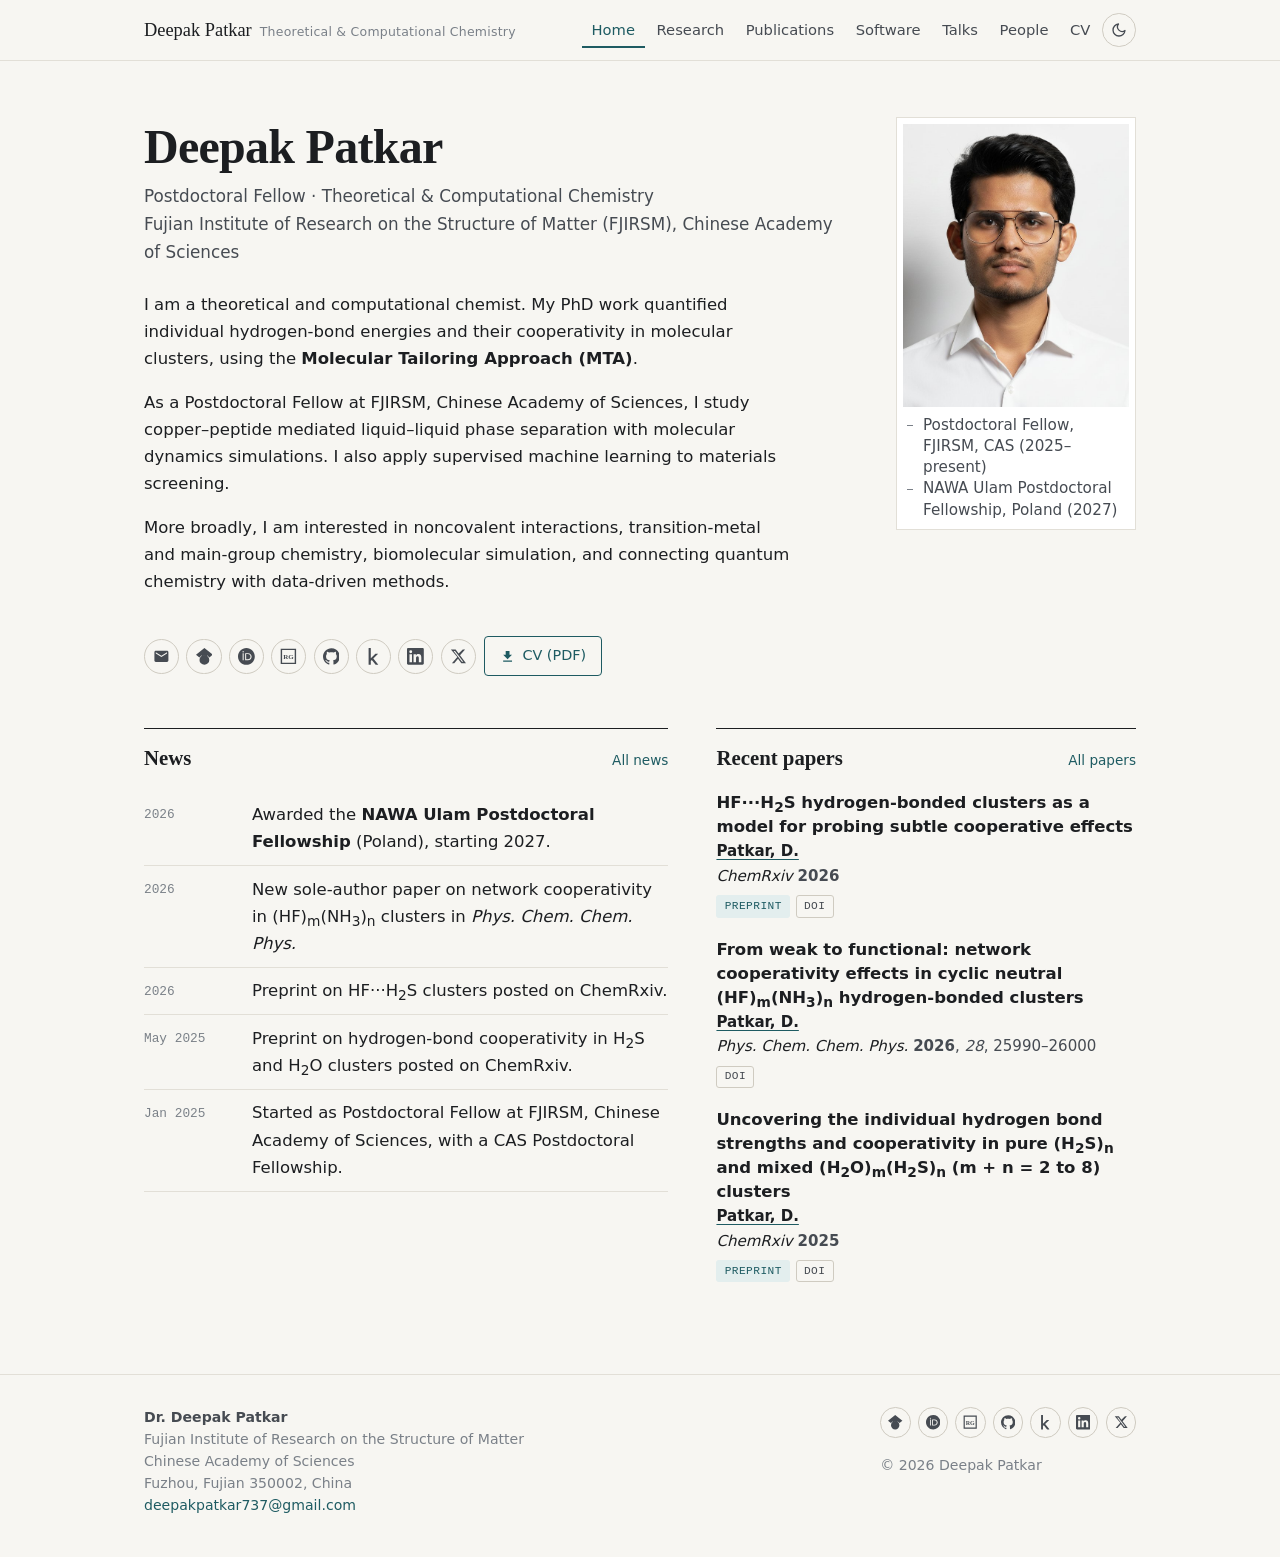
==== commit 8263b2f5: "Redesign site: multi-page layout driven by data files - One page per topic (home, research, publicat" ====
--- a/index.html
+++ b/index.html
@@ -1,3118 +1,28 @@
-<!DOCTYPE html>
+<!doctype html>
 <html lang="en">
 <head>
-  <meta charset="UTF-8" />
-  <meta name="viewport" content="width=device-width, initial-scale=1.0"/>
-  <title>Deepak Patkar | Computational Chemist</title>
-  <link rel="preconnect" href="https://fonts.googleapis.com">
-  <link href="https://fonts.googleapis.com/css2?family=Lora:ital,wght@0,400;0,500;0,600;1,400;1,500&family=DM+Mono:wght@300;400;500&family=Inter:wght@300;400;500;600&display=swap" rel="stylesheet">
-  <style>
-    :root {
-      --bg: #ffffff;
-      --bg-subtle: rgba(245,247,252,0.65);
-      --ink: #18181b;
-      --ink-mid: #3f3f46;
-      --ink-muted: #71717a;
-      --ink-faint: #a1a1aa;
-      --accent: #1d4ed8;
-      --accent-pale: rgba(29,78,216,0.07);
-      --accent-mid: rgba(29,78,216,0.18);
-      --rule: rgba(0,0,0,0.08);
-      --mono: 'DM Mono', monospace;
-      --serif: 'Lora', Georgia, serif;
-      --sans: 'Inter', system-ui, sans-serif;
-      --max-content: 1100px;
-      --nav-bg: rgba(219,234,254,0.92);
-    }
-
-    /* ── DARK MODE ── */
-    body.dark-mode {
-      --bg: #0f172a;
-      --bg-subtle: rgba(30,41,59,0.85);
-      --ink: #f1f5f9;
-      --ink-mid: #cbd5e1;
-      --ink-muted: #94a3b8;
-      --ink-faint: #64748b;
-      --accent: #60a5fa;
-      --accent-pale: rgba(96,165,250,0.10);
-      --accent-mid: rgba(96,165,250,0.22);
-      --rule: rgba(255,255,255,0.08);
-      --nav-bg: rgba(15,23,42,0.95);
-    }
-    body.dark-mode nav { background: var(--nav-bg); }
-    body.dark-mode .hero-band { background: rgba(15,23,42,0.85); border-bottom-color: rgba(96,165,250,0.15); }
-    body.dark-mode .avatar { border-color: rgba(96,165,250,0.3); }
-    body.dark-mode .rs-box { background: rgba(30,41,59,0.7); }
-    body.dark-mode .rs-box-head { background: rgba(15,23,42,0.6); }
-    body.dark-mode .home-card { background: rgba(30,41,59,0.7); }
-    body.dark-mode .research-card { background: rgba(30,41,59,0.7); }
-    body.dark-mode .teaching-card { background: rgba(30,41,59,0.7); }
-    body.dark-mode .blog-post { background: rgba(30,41,59,0.7); }
-    body.dark-mode .conf-item { background: rgba(30,41,59,0.7); border-color: var(--rule); }
-    body.dark-mode .talk-item { background: rgba(30,41,59,0.7); border-color: var(--rule); }
-    body.dark-mode .conf-item:hover, body.dark-mode .talk-item:hover { background: var(--accent-pale); border-color: var(--accent-mid); }
-    body.dark-mode .pub-thumb { background: rgba(30,41,59,0.7); }
-    body.dark-mode .pub-item { background: rgba(30,41,59,0.7); border-color: var(--rule); }
-    body.dark-mode .pub-item:hover { background: var(--accent-pale); border-color: var(--accent-mid); }
-    body.dark-mode .sidebar { background: rgba(15,23,42,0.5); }
-    body.dark-mode footer { background: rgba(15,23,42,0.95); }
-    body.dark-mode .pdf-modal { background: #1e293b; }
-    body.dark-mode .contact-links a { background: rgba(30,41,59,0.8); }
-    body.dark-mode .metrics-bar { border-color: var(--rule); }
-    body.dark-mode .metric { border-right-color: var(--rule); }
-    body.dark-mode .home-contact input,
-    body.dark-mode .home-contact textarea,
-    body.dark-mode .rs-contact-form input,
-    body.dark-mode .rs-contact-form textarea { background: rgba(15,23,42,0.6); color: var(--ink); border-color: var(--rule); }
-    body.dark-mode .filter-btn { background: rgba(30,41,59,0.5); }
-
-    *, *::before, *::after { box-sizing: border-box; margin: 0; padding: 0; }
-    html { scroll-behavior: smooth; font-size: 17px; }
-
-    body {
-      background: var(--bg);
-      color: var(--ink);
-      font-family: var(--sans);
-      line-height: 1.7;
-      -webkit-font-smoothing: antialiased;
-    }
-
-    /* ── NAV ── */
-    nav {
-      position: sticky;
-      top: 0;
-      z-index: 200;
-      width: 100%;
-      background: var(--nav-bg);
-      backdrop-filter: blur(14px);
-      -webkit-backdrop-filter: blur(14px);
-      border-bottom: 1px solid var(--rule);
-      height: 54px;
-      display: flex;
-      align-items: center;
-      justify-content: space-between;
-      padding: 0 1.5rem;
-    }
-    .nav-brand {
-      font-family: var(--mono);
-      font-size: 0.95rem;
-      color: var(--accent);
-      letter-spacing: 0.06em;
-      text-decoration: none;
-      font-weight: 500;
-    }
-    .nav-links { display: flex; gap: 1.4rem; list-style: none; flex-wrap: wrap; }
-    .nav-links a {
-      font-size: 0.72rem;
-      font-weight: 500;
-      letter-spacing: 0.08em;
-      text-transform: uppercase;
-      color: var(--ink-muted);
-      text-decoration: none;
-      transition: color 0.18s;
-    }
-    .nav-links a:hover { color: var(--accent); }
-    .nav-links a.nav-empty { color: var(--ink-faint); cursor: default; pointer-events: none; }
-    .nav-links a.nav-empty:hover { color: var(--ink-faint); }
-
-    /* ── HERO BAND (full width) ── */
-    /* ── PROFILE SECTION (unified layout) ── */
-    .hero-band {
-      width: 100%;
-      background: rgba(255,255,255,0.75);
-      border-bottom: 1px solid rgba(219,234,254,0.92);
-    }
-    .profile-wrap {
-      padding: 3.5rem 110px 0 110px;
-      overflow: hidden;
-      max-width: 1600px;
-      margin-left: auto;
-      margin-right: auto;
-      width: 100%;
-    }
-    .profile-avatar-col {
-      float: right;
-      margin: 0.25rem 0 1.5rem 2.5rem;
-    }
-    .profile-info-col {
-      overflow: hidden;
-    }
-    /* exp/edu sections share same 80px pad via body-wrap */
-    .role-tag {
-      font-family: var(--mono);
-      font-size: 0.70rem;
-      color: var(--accent);
-      letter-spacing: 0.14em;
-      text-transform: uppercase;
-      margin-bottom: 0.75rem;
-      font-weight: 500;
-      display: flex;
-      align-items: center;
-      gap: 0.6rem;
-    }
-    .role-tag::before {
-      content: '';
-      display: inline-block;
-      width: 24px;
-      height: 1px;
-      background: var(--accent);
-      opacity: 0.4;
-    }
-    .hero-name {
-      font-family: var(--serif);
-      font-size: 2.8rem;
-      font-weight: 600;
-      line-height: 1.15;
-      letter-spacing: -0.015em;
-      color: var(--ink);
-      margin-bottom: 0.9rem;
-    }
-    .hero-bio {
-      font-size: 0.88rem;
-      color: var(--ink-mid);
-      line-height: 1.8;
-      max-width: 100%;
-      margin-bottom: 1.4rem;
-      text-align: justify;
-    }
-    .hero-bio strong { color: var(--ink); font-weight: 600; }
-
-    /* ── CONTACT ICON LINKS ── */
-    .contact-links { display: flex; flex-wrap: wrap; gap: 0.5rem; }
-    .contact-links a {
-      display: inline-flex;
-      align-items: center;
-      justify-content: center;
-      width: 44px;
-      height: 44px;
-      border: 1px solid var(--rule);
-      border-radius: 8px;
-      background: rgba(255,255,255,0.8);
-      text-decoration: none;
-      transition: border-color 0.18s, background 0.18s, transform 0.15s;
-      color: var(--ink);
-    }
-    .contact-links a:hover {
-      border-color: var(--accent);
-      background: var(--accent-pale);
-      color: var(--accent);
-      transform: translateY(-2px);
-    }
-    .contact-links a svg { width: 22px; height: 22px; fill: currentColor; }
-    .contact-links a .icon-img { width: 24px; height: 24px; object-fit: contain; }
-
-    /* ── AVATAR / PROFILE PHOTO ── */
-    .avatar {
-      width: 200px;
-      height: 250px;
-      border-radius: 10px;
-      overflow: hidden;
-      flex-shrink: 0;
-      box-shadow: 0 4px 20px rgba(0,0,0,0.12);
-      border: 2px solid rgba(219,234,254,0.9);
-    }
-    .avatar img {
-      width: 100%;
-      height: 100%;
-      object-fit: cover;
-      object-position: center top;
-      display: block;
-    }
-
-    /* ── BODY GRID ── */
-    .body-wrap {
-      width: 100%;
-      max-width: 1600px;
-      margin: 0 auto;
-      padding: 0 110px;
-      display: grid;
-      grid-template-columns: 1fr;
-      gap: 0;
-      align-items: start;
-    }
-    /* ── RIGHT SIDEBAR ── */
-    .right-sidebar {
-      padding-top: 2.5rem;
-      padding-left: 0.8rem;
-      padding-right: 1rem;
-      border-left: 1px solid var(--rule);
-      position: sticky;
-      top: 54px;
-      height: fit-content;
-      overflow-y: visible;
-    }
-    .rs-box {
-      border: 1px solid var(--rule);
-      border-radius: 8px;
-      overflow: hidden;
-      margin-bottom: 1.4rem;
-      background: var(--bg-subtle);
-    }
-    .rs-box-head {
-      font-family: var(--mono);
-      font-size: 0.62rem;
-      letter-spacing: 0.12em;
-      text-transform: uppercase;
-      color: var(--ink-faint);
-      padding: 0.55rem 0.9rem;
-      border-bottom: 1px solid var(--rule);
-      background: rgba(255,255,255,0.7);
-      display: flex;
-      align-items: center;
-      gap: 0.4rem;
-    }
-    .rs-box-head span.rs-dot {
-      width: 6px;
-      height: 6px;
-      border-radius: 50%;
-      background: var(--accent);
-      display: inline-block;
-      animation: pulse-dot 2s ease-in-out infinite;
-    }
-    @keyframes pulse-dot {
-      0%,100% { opacity: 1; }
-      50% { opacity: 0.3; }
-    }
-    .rs-news-list { list-style: none; padding: 0.6rem 0.9rem; }
-    .rs-news-item {
-      padding: 0.5rem 0;
-      border-bottom: 1px solid var(--rule);
-      font-size: 0.8rem;
-      color: var(--ink-mid);
-      line-height: 1.5;
-      animation: slide-in-right 0.4s ease;
-    }
-    .rs-news-item:last-child { border-bottom: none; }
-    .rs-news-date {
-      font-family: var(--mono);
-      font-size: 0.6rem;
-      color: var(--ink-faint);
-      margin-bottom: 0.2rem;
-    }
-    /* News scroll container - show 3, rest scrollable */
-    .rs-news-scroll {
-      max-height: 240px;
-      overflow-y: auto;
-      scrollbar-width: thin;
-      scrollbar-color: var(--accent-mid) transparent;
-    }
-    .rs-news-scroll::-webkit-scrollbar { width: 4px; }
-    .rs-news-scroll::-webkit-scrollbar-track { background: transparent; }
-    .rs-news-scroll::-webkit-scrollbar-thumb { background: var(--accent-mid); border-radius: 2px; }
-    @keyframes slide-in-right {
-      from { transform: translateX(20px); opacity: 0; }
-      to { transform: translateX(0); opacity: 1; }
-    }
-    .rs-gcal {
-      padding: 0.8rem 0.9rem;
-      font-size: 0.8rem;
-      color: var(--ink-mid);
-      line-height: 1.6;
-    }
-    .rs-gcal iframe { width: 100%; border: none; border-radius: 4px; }
-    .rs-contact-form { padding: 0.8rem 0.9rem; }
-    .rs-contact-form input,
-    .rs-contact-form textarea {
-      width: 100%;
-      padding: 0.4rem 0.6rem;
-      border: 1px solid var(--rule);
-      border-radius: 5px;
-      font-family: var(--sans);
-      font-size: 0.78rem;
-      margin-bottom: 0.5rem;
-      background: rgba(255,255,255,0.85);
-      outline: none;
-      transition: border-color 0.15s;
-      resize: vertical;
-    }
-    .rs-contact-form input:focus,
-    .rs-contact-form textarea:focus { border-color: var(--accent); }
-    .rs-contact-form textarea { min-height: 70px; }
-    .rs-contact-btn {
-      width: 100%;
-      background: var(--accent);
-      color: #fff;
-      border: none;
-      border-radius: 5px;
-      padding: 0.45rem;
-      font-family: var(--mono);
-      font-size: 0.68rem;
-      cursor: pointer;
-      letter-spacing: 0.05em;
-      transition: opacity 0.15s;
-    }
-    .rs-contact-btn:hover { opacity: 0.85; }
-    .rs-contact-success {
-      display: none;
-      color: #15803d;
-      font-family: var(--mono);
-      font-size: 0.7rem;
-      margin-top: 0.4rem;
-      text-align: center;
-    }
-
-    .home-grid {
-      display: grid;
-      gap: 1rem;
-      grid-template-columns: repeat(4, 1fr);
-    }
-    .home-card {
-      border: 1px solid var(--rule);
-      border-radius: 12px;
-      padding: 1rem;
-      background: var(--bg-subtle);
-      display: flex;
-      flex-direction: column;
-      gap: 0.8rem;
-    }
-    .home-card h3 {
-      margin: 0;
-      font-family: var(--mono);
-      letter-spacing: 0.11em;
-      font-size: 0.9rem;
-      text-transform: uppercase;
-      color: var(--ink);
-    }
-    .home-card ul {
-      list-style: none;
-      padding: 0;
-      margin: 0;
-      display: grid;
-      gap: 0.55rem;
-      color: var(--ink-mid);
-      font-size: 0.88rem;
-      line-height: 1.5;
-    }
-    .home-map {
-      width: 100%;
-      border-radius: 14px;
-      overflow: hidden;
-      box-shadow: 0 16px 40px rgba(15,23,42,0.08);
-      background: #fff;
-    }
-    .home-map iframe {
-      width: 100%;
-      height: 320px;
-      border: 0;
-      display: block;
-    }
-    .home-news-scroll {
-      max-height: 240px;
-      overflow-y: auto;
-      padding-right: 0.35rem;
-    }
-    .home-news-scroll::-webkit-scrollbar { width: 6px; }
-    .home-news-scroll::-webkit-scrollbar-track { background: transparent; }
-    .home-news-scroll::-webkit-scrollbar-thumb { background: var(--accent-mid); border-radius: 999px; }
-    .home-contact input,
-    .home-contact textarea {
-      width: 100%;
-      padding: 0.55rem 0.7rem;
-      border: 1px solid var(--rule);
-      border-radius: 6px;
-      background: rgba(255,255,255,0.92);
-      font-family: var(--sans);
-      font-size: 0.88rem;
-      outline: none;
-      transition: border-color 0.15s;
-    }
-    .home-contact textarea { min-height: 100px; resize: vertical; }
-    .home-contact button {
-      width: 100%;
-      border: none;
-      border-radius: 6px;
-      padding: 0.65rem;
-      background: var(--accent);
-      color: #fff;
-      font-family: var(--mono);
-      font-size: 0.8rem;
-      cursor: pointer;
-      transition: opacity 0.15s;
-    }
-    .home-contact button:hover { opacity: 0.9; }
-
-    /* sidebar */
-    .sidebar {
-      padding-top: 3rem;
-      padding-right: 0;
-      padding-left: 1rem;
-      border-right: 1px solid var(--rule);
-      position: sticky;
-      top: 54px;
-      height: fit-content;
-      background: rgba(219,234,254,0.35);
-    }
-    .side-link {
-      display: block;
-      font-family: var(--mono);
-      font-size: 0.7rem;
-      letter-spacing: 0.1em;
-      text-transform: uppercase;
-      color: var(--ink-faint);
-      text-decoration: none;
-      padding: 0.46rem 0 0.46rem 0.7rem;
-      margin-left: -0.7rem;
-      border-left: 2px solid transparent;
-      transition: color 0.18s, border-color 0.18s;
-    }
-    .side-link:hover, .side-link.act { color: var(--accent); border-left-color: var(--accent); }
-
-    /* main */
-    .main { padding-left: 0; padding-right: 0; }
-
-    /* ── SECTION ── */
-    .sec {
-      padding: 3rem 0;
-    }
-    .sec:last-child { padding-bottom: 4rem; }
-    .sec-head {
-      font-family: var(--mono);
-      font-size: 0.66rem;
-      letter-spacing: 0.18em;
-      text-transform: uppercase;
-      color: var(--ink-faint);
-      margin-bottom: 1.4rem;
-      display: flex;
-      align-items: center;
-      gap: 0.8rem;
-    }
-    .sec-head::after {
-      content: '';
-      flex: 1;
-      height: 1px;
-      background: var(--rule);
-    }
-
-    /* ── EXPERIENCE / EDUCATION ── */
-    .exp-row {
-      display: grid;
-      grid-template-columns: 96px 1fr;
-      gap: 0 2rem;
-      margin-bottom: 2rem;
-      align-items: start;
-    }
-    .exp-row:last-child { margin-bottom: 0; }
-    .exp-yr {
-      font-family: var(--mono);
-      font-size: 0.68rem;
-      color: var(--ink-faint);
-      padding-top: 2px;
-      line-height: 1.5;
-    }
-    .exp-body h3 {
-      font-family: var(--serif);
-      font-size: 1.06rem;
-      font-weight: 500;
-      color: var(--ink);
-      margin-bottom: 0.15rem;
-      line-height: 1.4;
-    }
-    .exp-inst {
-      font-family: var(--mono);
-      font-size: 0.7rem;
-      color: var(--accent);
-      margin-bottom: 0.4rem;
-      letter-spacing: 0.02em;
-    }
-    .exp-desc {
-      font-size: 0.92rem;
-      color: var(--ink-muted);
-      line-height: 1.75;
-    }
-    .chip {
-      display: inline-block;
-      background: var(--accent-pale);
-      color: var(--accent);
-      font-family: var(--mono);
-      font-size: 0.64rem;
-      padding: 0.14rem 0.48rem;
-      border-radius: 3px;
-      margin: 0.35rem 0.25rem 0 0;
-    }
-
-    /* ── PUBLICATIONS ── */
-    .metrics-bar {
-      display: flex;
-      gap: 0;
-      margin-bottom: 2rem;
-      border: 1px solid var(--rule);
-      border-radius: 6px;
-      overflow: hidden;
-      width: fit-content;
-    }
-    .metric {
-      text-align: center;
-      padding: 0.9rem 1.7rem;
-      border-right: 1px solid var(--rule);
-    }
-    .metric:last-child { border-right: none; }
-    .metric-n {
-      display: block;
-      font-family: var(--serif);
-      font-size: 1.55rem;
-      font-weight: 600;
-      color: var(--accent);
-      line-height: 1;
-    }
-    .metric-l {
-      display: block;
-      font-family: var(--mono);
-      font-size: 0.62rem;
-      color: var(--ink-faint);
-      letter-spacing: 0.08em;
-      text-transform: uppercase;
-      margin-top: 5px;
-    }
-
-    /* filter bar */
-    .filter-bar {
-      display: flex;
-      flex-wrap: wrap;
-      gap: 0.4rem;
-      margin-bottom: 1.6rem;
-    }
-    .filter-btn {
-      font-family: var(--mono);
-      font-size: 0.66rem;
-      letter-spacing: 0.06em;
-      padding: 0.22rem 0.7rem;
-      border: 1px solid var(--rule);
-      border-radius: 20px;
-      background: transparent;
-      color: var(--ink-muted);
-      cursor: pointer;
-      transition: all 0.15s;
-    }
-    .filter-btn:hover { border-color: var(--accent); color: var(--accent); }
-    .filter-btn.active { background: var(--accent); color: #fff; border-color: var(--accent); }
-
-    .pub-list { list-style: none; }
-    .pub-item {
-      display: grid;
-      grid-template-columns: auto 1fr;
-      gap: 0 1rem;
-      margin-bottom: 1rem;
-      align-items: start;
-      padding: 0.9rem 1rem;
-      border-radius: 8px;
-      border: 1px solid var(--rule);
-      background: #ffffff;
-      transition: background 0.18s, border-color 0.18s, box-shadow 0.18s;
-      cursor: default;
-    }
-    .pub-item:hover {
-      background: var(--accent-pale);
-      border-color: var(--accent-mid);
-      box-shadow: 0 2px 10px rgba(29,78,216,0.07);
-    }
-    .pub-item:last-child { margin-bottom: 0; }
-    .pub-item[data-hidden="true"] { display: none; }
-    .pub-n { display: none; }
-    /* pub thumbnail */
-    .pub-thumb {
-      width: 150px;
-      height: auto;
-      min-height: unset;
-      align-self: stretch;
-      border: 1px solid var(--rule);
-      border-radius: 3px;
-      overflow: hidden;
-      background: var(--bg-subtle);
-      display: flex;
-      align-items: center;
-      justify-content: center;
-      flex-shrink: 0;
-      cursor: pointer;
-      transition: border-color 0.15s;
-      position: relative;
-    }
-    .pub-thumb:hover { border-color: var(--accent); }
-    .pub-thumb img { width: 150px; height: auto; object-fit: contain; display: block; }
-    .pub-thumb .thumb-add {
-      font-size: 0.55rem;
-      color: var(--ink-faint);
-      text-align: center;
-      line-height: 1.3;
-      padding: 4px;
-      font-family: var(--mono);
-    }
-    .pub-thumb input[type=file] {
-      position: absolute; inset: 0; opacity: 0; cursor: pointer; width: 100%; height: 100%;
-    }
-    .pub-text {
-      font-family: var(--serif);
-      font-size: 0.96rem;
-      line-height: 1.75;
-      color: var(--ink-mid);
-    }
-    .pub-title {
-      font-family: var(--serif);
-      font-size: 1rem;
-      font-weight: 600;
-      color: var(--ink);
-      line-height: 1.5;
-      margin-bottom: 0.2rem;
-    }
-    .pub-authors {
-      font-size: 0.88rem;
-      color: var(--ink-muted);
-      margin-bottom: 0.18rem;
-      line-height: 1.5;
-    }
-    .pub-citation {
-      font-family: var(--mono);
-      font-size: 0.75rem;
-      color: var(--ink-faint);
-      margin-bottom: 0.3rem;
-    }
-    .pub-actions {
-      display: flex;
-      gap: 0.6rem;
-      align-items: center;
-      flex-wrap: wrap;
-    }
-    .pub-text em { font-style: italic; color: var(--ink-muted); }
-    .pub-link {
-      font-family: var(--mono);
-      font-size: 0.66rem;
-      color: var(--accent);
-      text-decoration: none;
-      border-bottom: 1px solid transparent;
-      transition: border-color 0.15s;
-    }
-    .pub-link:hover { border-color: var(--accent); }
-    .pdf-request-btn {
-      font-family: var(--mono);
-      font-size: 0.63rem;
-      color: var(--ink-muted);
-      background: var(--bg-subtle);
-      border: 1px solid var(--rule);
-      border-radius: 4px;
-      padding: 0.15rem 0.5rem;
-      cursor: pointer;
-      transition: all 0.15s;
-      text-decoration: none;
-    }
-    .pdf-request-btn:hover { border-color: var(--accent); color: var(--accent); }
-    .pdf-modal-overlay {
-      display: none;
-      position: fixed;
-      inset: 0;
-      background: rgba(0,0,0,0.45);
-      z-index: 9999;
-      align-items: center;
-      justify-content: center;
-    }
-    .pdf-modal-overlay.open { display: flex; }
-    .pdf-modal {
-      background: #fff;
-      border-radius: 12px;
-      padding: 2rem;
-      max-width: 440px;
-      width: 90%;
-      box-shadow: 0 8px 40px rgba(0,0,0,0.18);
-    }
-    .pdf-modal h3 {
-      font-family: var(--serif);
-      font-size: 1.1rem;
-      margin-bottom: 0.5rem;
-      color: var(--ink);
-    }
-    .pdf-modal p {
-      font-size: 0.85rem;
-      color: var(--ink-muted);
-      margin-bottom: 1rem;
-      line-height: 1.6;
-    }
-    .pdf-modal input[type=email] {
-      width: 100%;
-      padding: 0.5rem 0.75rem;
-      border: 1px solid var(--rule);
-      border-radius: 6px;
-      font-family: var(--sans);
-      font-size: 0.9rem;
-      margin-bottom: 0.75rem;
-      outline: none;
-      transition: border-color 0.15s;
-    }
-    .pdf-modal input[type=email]:focus { border-color: var(--accent); }
-    .pdf-modal-actions { display: flex; gap: 0.5rem; }
-    .pdf-modal-send {
-      background: var(--accent);
-      color: #fff;
-      border: none;
-      border-radius: 6px;
-      padding: 0.5rem 1.2rem;
-      font-family: var(--mono);
-      font-size: 0.75rem;
-      cursor: pointer;
-      transition: opacity 0.15s;
-    }
-    .pdf-modal-send:hover { opacity: 0.85; }
-    .pdf-modal-cancel {
-      background: transparent;
-      color: var(--ink-muted);
-      border: 1px solid var(--rule);
-      border-radius: 6px;
-      padding: 0.5rem 0.9rem;
-      font-family: var(--mono);
-      font-size: 0.75rem;
-      cursor: pointer;
-    }
-    .pdf-success-msg {
-      display: none;
-      color: #15803d;
-      font-family: var(--mono);
-      font-size: 0.78rem;
-      margin-top: 0.5rem;
-    }
-    .badge {
-      display: inline-block;
-      font-family: var(--mono);
-      font-size: 0.6rem;
-      padding: 0.12rem 0.4rem;
-      border-radius: 3px;
-      vertical-align: middle;
-      margin-left: 0.3rem;
-    }
-    .badge-pre { background: #fff7ed; color: #b45309; }
-    .badge-soon { background: #f0fdf4; color: #15803d; }
-
-    /* ── TALKS ── */
-    .talk-venue {
-      font-family: var(--mono);
-      font-size: 0.66rem;
-      color: var(--ink-faint);
-      margin-bottom: 0.2rem;
-    }
-    .talk-title {
-      font-family: var(--serif);
-      font-size: 0.96rem;
-      color: var(--ink-mid);
-      line-height: 1.6;
-    }
-
-    /* ── CONFERENCES & TALKS COVER IMAGES ── */
-    .conf-item, .talk-item {
-      display: grid;
-      grid-template-columns: 120px 1fr;
-      gap: 1rem;
-      align-items: start;
-      margin-bottom: 1rem;
-      padding: 0.9rem 1rem;
-      background: #ffffff;
-      border-radius: 8px;
-      border: 1px solid var(--rule);
-      transition: background 0.18s, border-color 0.18s, box-shadow 0.18s;
-      cursor: default;
-    }
-    .conf-item:hover, .talk-item:hover {
-      background: var(--accent-pale);
-      border-color: var(--accent-mid);
-      box-shadow: 0 2px 10px rgba(29,78,216,0.07);
-    }
-    .conf-item:last-child, .talk-item:last-child { margin-bottom: 0; }
-    .conf-cover, .talk-cover {
-      width: 120px;
-      height: 156px;
-      border: 1px solid var(--rule);
-      border-radius: 4px;
-      overflow: hidden;
-      background: var(--bg-subtle);
-      display: flex;
-      align-items: center;
-      justify-content: center;
-      flex-shrink: 0;
-      cursor: pointer;
-      transition: border-color 0.15s;
-      position: relative;
-    }
-    .conf-cover:hover, .talk-cover:hover { border-color: var(--accent); }
-    .conf-cover img, .talk-cover img { width: 100%; height: 100%; object-fit: cover; display: block; }
-    .conf-cover svg, .talk-cover svg { width: 100%; height: 100%; display: block; }
-    .conf-cover .cover-add, .talk-cover .cover-add {
-      font-size: 0.55rem;
-      color: var(--ink-faint);
-      text-align: center;
-      line-height: 1.3;
-      padding: 4px;
-      font-family: var(--mono);
-    }
-    .conf-cover input[type=file], .talk-cover input[type=file] {
-      position: absolute; inset: 0; opacity: 0; cursor: pointer; width: 100%; height: 100%;
-    }
-    .conf-content, .talk-content { flex: 1; min-width: 0; }
-
-    @media (max-width: 780px) {
-      .conf-item, .talk-item {
-        grid-template-columns: 1fr;
-      }
-      .conf-cover, .talk-cover {
-        width: 100%;
-        height: 140px;
-      }
-    }
-    .conf-meta {
-      font-family: var(--mono);
-      font-size: 0.62rem;
-      color: var(--accent);
-      margin-bottom: 0.1rem;
-      font-weight: 500;
-      letter-spacing: 0.02em;
-    }
-
-    /* stats row for conferences */
-    .conf-stats {
-      display: flex; gap: 1.5rem; margin-bottom: 1.8rem; flex-wrap: wrap;
-    }
-    .conf-stat {
-      font-family: var(--mono);
-      font-size: 0.72rem;
-      color: var(--ink-muted);
-    }
-    .conf-stat strong {
-      color: var(--accent);
-      font-size: 1.1rem;
-      font-family: var(--serif);
-      font-weight: 600;
-    }
-
-    /* ── DARK MODE TOGGLE ── */
-    .dark-toggle {
-      display: flex;
-      align-items: center;
-      justify-content: center;
-      width: 34px;
-      height: 34px;
-      border: 1px solid var(--rule);
-      border-radius: 8px;
-      background: var(--accent-pale);
-      cursor: pointer;
-      transition: all 0.18s;
-      color: var(--accent);
-      font-size: 1rem;
-      flex-shrink: 0;
-      margin-left: 0.6rem;
-    }
-    .dark-toggle:hover { background: var(--accent-mid); border-color: var(--accent); }
-
-    /* ── READING PROGRESS BAR ── */
-    #read-progress {
-      position: fixed;
-      top: 54px;
-      left: 0;
-      height: 2px;
-      width: 0%;
-      background: var(--accent);
-      z-index: 300;
-      transition: width 0.1s linear;
-      opacity: 0.7;
-    }
-
-    /* ── BACK TO TOP ── */
-    #back-top {
-      position: fixed;
-      bottom: 2rem;
-      right: 2rem;
-      width: 40px;
-      height: 40px;
-      border-radius: 50%;
-      background: var(--accent);
-      color: #fff;
-      border: none;
-      cursor: pointer;
-      display: flex;
-      align-items: center;
-      justify-content: center;
-      font-size: 1.1rem;
-      opacity: 0;
-      pointer-events: none;
-      transition: opacity 0.25s, transform 0.2s;
-      z-index: 400;
-      box-shadow: 0 4px 16px rgba(29,78,216,0.28);
-    }
-    #back-top.visible { opacity: 1; pointer-events: auto; }
-    #back-top:hover { transform: translateY(-2px); }
-
-    /* ── MAX-WIDTH BOUNDARY ── */
-    .page-inner {
-      max-width: var(--max-content);
-      margin: 0 auto;
-      width: 100%;
-    }
-
-    /* ── BLOG READ TIME ── */
-    .blog-read-time {
-      font-family: var(--mono);
-      font-size: 0.62rem;
-      color: var(--ink-faint);
-      letter-spacing: 0.06em;
-      margin-left: 0.8rem;
-    }
-
-    /* ── SECTION DIVIDER improvement ── */
-    .sec + .sec { border-top: 1px solid var(--rule); }
-
-    /* ── SMOOTH TOOLTIP on nav links ── */
-    .nav-links a[title]:hover::after {
-      content: attr(title);
-      position: absolute;
-      top: 110%;
-      left: 50%;
-      transform: translateX(-50%);
-      background: var(--ink);
-      color: var(--bg);
-      font-size: 0.6rem;
-      padding: 2px 6px;
-      border-radius: 4px;
-      white-space: nowrap;
-      pointer-events: none;
-      opacity: 0.85;
-    }
-    .nav-links li { position: relative; }
-
-    /* ── COLLAB CARD hover ── */
-    .collab-item { transition: background 0.15s; border-radius: 6px; }
-    .collab-item:hover { background: var(--accent-pale); }
-
-    /* ── FOOTER max-width ── */
-    footer .page-inner { padding: 0; }
-    footer {
-      background: rgba(219,234,254,0.92);
-      color: var(--ink-mid);
-      text-align: center;
-      padding: 1.8rem 2rem;
-      font-family: var(--mono);
-      font-size: 0.7rem;
-      letter-spacing: 0.05em;
-    }
-    footer a { color: var(--ink-muted); text-decoration: none; }
-    footer a:hover { color: var(--accent); }
-
-    /* ── SECTION VISIBILITY (nav-driven) ── */
-    .sec { 
-      opacity: 1;
-      transition: opacity 0.3s ease;
-    }
-    /* smooth section reveal */
-    .sec.sec-hidden {
-      display: none;
-    }
-    .sec.sec-reveal {
-      animation: sec-fade-in 0.35s ease;
-    }
-    @keyframes sec-fade-in {
-      from { opacity: 0; transform: translateY(8px); }
-      to { opacity: 1; transform: translateY(0); }
-    }
-    /* nav active indicator */
-    .nav-links a.nav-active { color: var(--accent); }
-
-
-    /* ── NEWS SLIDER ── */
-    .news-slider-card {
-      position: relative;
-      min-height: 180px;
-    }
-    .news-slider {
-      flex: 1;
-      position: relative;
-      overflow: hidden;
-      min-height: 120px;
-    }
-    .news-slide {
-      display: none;
-      flex-direction: column;
-      gap: 0.5rem;
-      animation: slideIn 0.5s ease;
-    }
-    .news-slide.active { display: flex; }
-    @keyframes slideIn {
-      from { opacity: 0; transform: translateY(10px); }
-      to { opacity: 1; transform: translateY(0); }
-    }
-    .news-slide-date {
-      font-family: var(--mono);
-      font-size: 0.62rem;
-      letter-spacing: 0.1em;
-      color: var(--accent);
-      text-transform: uppercase;
-      font-weight: 500;
-    }
-    .news-slide-text {
-      font-size: 0.9rem;
-      color: var(--ink-mid);
-      line-height: 1.7;
-    }
-    .news-slider-dots {
-      display: flex;
-      gap: 0.4rem;
-      margin-top: 1rem;
-      align-items: center;
-    }
-    .news-dot {
-      width: 7px;
-      height: 7px;
-      border-radius: 50%;
-      background: var(--rule);
-      cursor: pointer;
-      transition: background 0.2s, transform 0.2s;
-      border: 1px solid var(--accent-mid);
-    }
-    .news-dot.active {
-      background: var(--accent);
-      transform: scale(1.2);
-    }
-    .news-dot:hover { background: var(--accent-mid); }
-
-    /* ══════════════════════════════════════════
-       RESPONSIVE BREAKPOINTS
-       Optimized for common device sizes
-       ══════════════════════════════════════════ */
-
-    /* ── Large Screens (1920px+) - Full HD & 4K monitors ── */
-    @media (min-width: 1920px) {
-      html { font-size: 18px; }
-      .body-wrap { padding: 0 140px; }
-      .profile-wrap { padding-left: 140px; padding-right: 140px; }
-      .collabs-group { grid-template-columns: repeat(3, 1fr); }
-    }
-
-    /* ── Desktops (1440px–1920px) - Widescreen desktops ── */
-    @media (min-width: 1440px) and (max-width: 1919px) {
-      html { font-size: 17px; }
-      .body-wrap { padding: 0 120px; }
-      .profile-wrap { padding-left: 120px; padding-right: 120px; }
-    }
-
-    /* ── Large Desktop (1366px–1439px) - MacBook Air, Chromebooks ── */
-    @media (min-width: 1366px) and (max-width: 1439px) {
-      html { font-size: 17px; }
-      .body-wrap { padding: 0 100px; }
-      .profile-wrap { padding-left: 100px; padding-right: 100px; }
-    }
-
-    /* ── Laptop (1280px–1365px) - Basic laptops ── */
-    @media (min-width: 1280px) and (max-width: 1365px) {
-      html { font-size: 16px; }
-      .body-wrap { grid-template-columns: 1fr 320px; padding: 0 80px; }
-      .profile-wrap { padding-left: 80px; padding-right: 80px; }
-      .right-sidebar { display: block; }
-    }
-
-    /* ── Large Desktop (1400px+) - Original breakpoint ── */
-    @media (min-width: 1400px) {
-      html { font-size: 17px; }
-      .body-wrap { padding: 0 110px; }
-      .profile-wrap { padding-left: 110px; padding-right: 110px; }
-    }
-
-    /* ── Standard Desktop (1200–1400px) ── */
-    @media (max-width: 1400px) {
-      .body-wrap { padding: 0 80px; }
-      .profile-wrap { padding-left: 80px; padding-right: 80px; }
-    }
-
-    /* ── Small Desktop / Large Laptop (1100–1300px) ── */
-    @media (max-width: 1300px) {
-      .body-wrap { grid-template-columns: 1fr 320px; padding: 0 60px; }
-      .profile-wrap { padding-left: 60px; padding-right: 60px; }
-      .right-sidebar { display: block; }
-    }
-
-    /* ── Laptop (1024–1100px) ── */
-    @media (max-width: 1100px) {
-      html { font-size: 15px; }
-      .body-wrap { grid-template-columns: 1fr 280px; padding: 0 40px; }
-      .profile-wrap { padding-left: 40px; padding-right: 40px; }
-      .hero-inner { grid-template-columns: 1fr 140px; }
-      .avatar { width: 140px; height: 185px; }
-      .hero-name { font-size: 2.2rem; }
-      .home-grid { grid-template-columns: repeat(2, 1fr); }
-    }
-
-    /* ── Tablet (834px–1023px) - iPads, small tablets ── */
-    @media (min-width: 834px) and (max-width: 1023px) {
-      html { font-size: 15px; }
-      .body-wrap { grid-template-columns: 1fr; padding: 0 48px; }
-      .sidebar { display: none; }
-      .right-sidebar { display: none; }
-      .profile-wrap { padding-left: 48px; padding-right: 48px; }
-      .home-grid { grid-template-columns: repeat(2, 1fr); }
-      .research-grid { grid-template-columns: repeat(2, 1fr); }
-      .teaching-grid { grid-template-columns: repeat(2, 1fr); }
-      .collabs-group { grid-template-columns: repeat(2, 1fr); }
-    }
-
-    /* ── Tablet (800px) - Smaller tablets ── */
-    @media (min-width: 768px) and (max-width: 833px) {
-      html { font-size: 14px; }
-      .body-wrap { grid-template-columns: 1fr; padding: 0 40px; }
-      .sidebar { display: none; }
-      .right-sidebar { display: none; }
-      .profile-wrap { padding-left: 40px; padding-right: 40px; }
-      .collabs-group { grid-template-columns: repeat(2, 1fr); }
-    }
-
-    /* ── Small Laptop / Large Tablet (769–1024px) ── */
-    @media (max-width: 1024px) {
-      html { font-size: 14px; }
-      .body-wrap { grid-template-columns: 1fr; padding: 0 40px; }
-      .sidebar { display: none; }
-      .right-sidebar { display: none; }
-      .main { padding-left: 0; padding-right: 0; }
-      .profile-wrap { padding-left: 40px; padding-right: 40px; }
-      .home-grid { grid-template-columns: repeat(2, 1fr); }
-      .research-grid { grid-template-columns: repeat(2, 1fr); }
-      .teaching-grid { grid-template-columns: repeat(2, 1fr); }
-    }
-
-    /* ── Mobile (480px–767px) - Medium phones ── */
-    @media (min-width: 481px) and (max-width: 767px) {
-      html { font-size: 15px; }
-      .body-wrap { grid-template-columns: 1fr; padding: 0 24px; }
-      .sidebar { display: none; }
-      .right-sidebar { display: none; }
-      .profile-wrap { padding: 1.5rem 24px 0 24px; }
-      nav { padding: 0 24px; }
-      .collabs-group { grid-template-columns: 1fr; }
-      .collab-photo-wrap { width: 80px; height: 100px; }
-      .home-grid { grid-template-columns: 1fr; }
-    }
-
-    /* ── Mobile (414px–480px) - iPhone XR/11/12, Pixel ── */
-    @media (min-width: 414px) and (max-width: 480px) {
-      html { font-size: 14px; }
-      .body-wrap { padding: 0 20px; }
-      .profile-wrap { padding: 1rem 20px 0 20px; }
-      nav { padding: 0 20px; }
-      .collabs-group { grid-template-columns: 1fr; }
-      .home-grid { grid-template-columns: 1fr; }
-    }
-
-    /* ── Mobile (375px–413px) - iPhone XR/11/12 base ── */
-    @media (min-width: 375px) and (max-width: 413px) {
-      html { font-size: 13px; }
-      .body-wrap { padding: 0 18px; }
-      .profile-wrap { padding: 0.8rem 18px 0 18px; }
-      nav { padding: 0 18px; }
-      .collabs-group { grid-template-columns: 1fr; }
-    }
-
-    /* ── Mobile (360px) - Android phones ── */
-    @media (min-width: 360px) and (max-width: 414px) {
-      html { font-size: 13px; }
-      .body-wrap { padding: 0 16px; }
-      .profile-wrap { padding: 0.8rem 16px 0 16px; }
-      nav { padding: 0 16px; }
-    }
-
-    /* ── Mobile (320px) - iPhone SE & small phones ── */
-    @media (max-width: 360px) {
-      html { font-size: 12px; }
-      .body-wrap { padding: 0 14px; }
-      .profile-wrap { padding: 0.6rem 14px 0 14px; }
-      nav { padding: 0 14px; height: 48px; }
-      .nav-links { gap: 0.4rem; }
-      .collabs-group { grid-template-columns: 1fr; }
-      .collab-photo-wrap { width: 75px; height: 95px; }
-      .home-grid { grid-template-columns: 1fr; }
-    }
-
-    /* ── Tablet (481–768px) ── */
-    @media (max-width: 780px) {
-      html { font-size: 15px; }
-      .body-wrap { grid-template-columns: 1fr; padding: 0 24px; }
-      .sidebar { display: none; }
-      .right-sidebar { display: none; }
-      .main { padding-left: 0; padding-right: 0; }
-      .profile-wrap { padding: 1.5rem 24px 0 24px; }
-      nav { padding: 0 24px; }
-      .nav-links { gap: 0.8rem; }
-      .nav-links a { font-size: 0.68rem; }
-      .hero-inner { grid-template-columns: 1fr; }
-      .avatar { order: -1; width: 90px; height: 110px; border-radius: 50%; }
-      .hero-name { font-size: 2rem; }
-      .metrics-bar { width: 100%; }
-      .metric { flex: 1; padding: 0.7rem 0.6rem; }
-      .pub-item { grid-template-columns: 70px 1fr; }
-      .pub-thumb { width: 70px; min-height: 55px; }
-      .pub-thumb img { width: 70px; }
-      .home-grid { grid-template-columns: 1fr; }
-      .research-grid { grid-template-columns: 1fr; }
-      .teaching-grid { grid-template-columns: 1fr; }
-      .links-grid { grid-template-columns: repeat(2, 1fr); }
-      .gallery-grid { grid-template-columns: repeat(2, 1fr); }
-      .collabs-group { grid-template-columns: 1fr; }
-      .collab-photo-wrap { width: 85px; height: 110px; }
-    }
-
-    /* ── Mobile (up to 480px) ── */
-    @media (max-width: 480px) {
-      html { font-size: 14px; }
-      .body-wrap { padding: 0 16px; }
-      .profile-wrap { padding: 1rem 16px 0 16px; }
-      nav { padding: 0 16px; height: 50px; }
-      .nav-links { gap: 0.5rem; flex-wrap: nowrap; overflow-x: auto; }
-      .nav-links a { font-size: 0.6rem; letter-spacing: 0.04em; white-space: nowrap; }
-      .hero-name { font-size: 1.8rem; }
-      .metrics-bar { flex-wrap: wrap; }
-      .metric { min-width: 80px; }
-      .links-grid { grid-template-columns: 1fr; }
-      .gallery-grid { grid-template-columns: 1fr; }
-      .home-grid { grid-template-columns: 1fr; }
-      .collabs-group { grid-template-columns: 1fr; }
-      .collab-photo-wrap { width: 80px; height: 100px; }
-      .contact-links { gap: 0.4rem; }
-      .contact-links a { width: 38px; height: 38px; }
-      #back-top { bottom: 1rem; right: 1rem; width: 36px; height: 36px; }
-    }
-
-    /* ── COLLABORATORS ── */
-    .collabs-group { 
-      margin-bottom: 2.5rem;
-      display: grid;
-      grid-template-columns: repeat(2, 1fr);
-      gap: 1.5rem;
-    }
-    .collabs-group:last-child { margin-bottom: 0; }
-    .collab-group-label {
-      font-family: var(--mono);
-      font-size: 0.68rem;
-      letter-spacing: 0.12em;
-      text-transform: uppercase;
-      color: var(--accent);
-      margin-bottom: 1.2rem;
-      font-weight: 500;
-      grid-column: 1 / -1;
-    }
-    .collab-item {
-      display: flex;
-      flex-direction: row;
-      align-items: flex-start;
-      text-align: left;
-      gap: 1rem;
-      padding: 1.2rem;
-      border: none;
-      border-radius: 8px;
-      background: #ffffff;
-      transition: background 0.15s, box-shadow 0.15s;
-    }
-    .collab-item:hover { 
-      background: var(--accent-pale);
-      box-shadow: 0 4px 12px rgba(0,0,0,0.08);
-    }
-    .collab-photo-wrap {
-      width: 90px;
-      height: 115px;
-      flex-shrink: 0;
-      border-radius: 5px;
-      overflow: hidden;
-      border: 1px solid var(--rule);
-      background: var(--bg-subtle);
-    }
-    .collab-photo-wrap img {
-      width: 100%;
-      height: 100%;
-      object-fit: cover;
-      object-position: center top;
-      display: block;
-    }
-    .collab-photo-placeholder {
-      width: 100%;
-      height: 100%;
-      display: flex;
-      align-items: center;
-      justify-content: center;
-      color: var(--ink-faint);
-    }
-    .collab-photo-placeholder svg { width: 40px; height: 40px; }
-    .collab-info { flex: 1; min-width: 0; }
-    .collab-name {
-      font-family: var(--serif);
-      font-size: 1rem;
-      font-weight: 600;
-      color: var(--ink);
-      margin-bottom: 0.1rem;
-    }
-    .collab-role {
-      font-family: var(--mono);
-      font-size: 0.68rem;
-      color: var(--accent);
-      margin-bottom: 0.15rem;
-      letter-spacing: 0.02em;
-    }
-    .collab-inst {
-      font-size: 0.82rem;
-      color: var(--ink-muted);
-      line-height: 1.55;
-      margin-bottom: 0.4rem;
-    }
-    .collab-links {
-      display: flex;
-      flex-wrap: wrap;
-      gap: 0.4rem 0.8rem;
-      align-items: center;
-      justify-content: flex-start;
-    }
-    .collab-link {
-      font-family: var(--mono);
-      font-size: 0.65rem;
-      color: var(--ink-muted);
-      text-decoration: none;
-      display: inline-flex;
-      align-items: center;
-      gap: 0.3rem;
-      transition: color 0.15s;
-    }
-    .collab-link:hover { color: var(--accent); }
-    .collab-link-icon {
-      display: inline-flex;
-      align-items: center;
-      justify-content: center;
-      font-size: 0.88rem;
-      width: 1.1em;
-      height: 1.1em;
-      flex-shrink: 0;
-    }
-    .collab-dot {
-      width: 7px;
-      height: 7px;
-      border-radius: 50%;
-      background: var(--accent);
-      display: inline-block;
-      flex-shrink: 0;
-    }
-    .collab-advisor-tag {
-      display: inline-block;
-      background: var(--accent);
-      color: #fff;
-      font-family: var(--mono);
-      font-size: 0.58rem;
-      letter-spacing: 0.1em;
-      text-transform: uppercase;
-      padding: 0.15rem 0.5rem;
-      border-radius: 3px;
-      margin-bottom: 0.4rem;
-    }
-
-    /* ── RESEARCH GRID ── */
-    .research-grid {
-      display: grid;
-      grid-template-columns: repeat(3, 1fr);
-      gap: 1.4rem;
-      margin-top: 0.5rem;
-    }
-    .research-card {
-      border: 1px solid var(--rule);
-      border-radius: 8px;
-      overflow: hidden;
-      background: white;
-      transition: box-shadow 0.18s, border-color 0.18s;
-    }
-    .research-card:hover {
-      border-color: var(--accent-mid);
-      box-shadow: 0 4px 16px rgba(29,78,216,0.08);
-    }
-    .research-card-img {
-      width: 100%;
-      height: 140px;
-      display: flex;
-      align-items: center;
-      justify-content: center;
-      overflow: hidden;
-    }
-    .research-card-body { padding: 0.85rem; }
-    .research-card-title {
-      font-family: var(--serif);
-      font-size: 0.92rem;
-      font-weight: 600;
-      color: var(--ink);
-      margin-bottom: 0.4rem;
-      line-height: 1.4;
-    }
-    .research-card-topics { list-style: none; padding: 0; margin: 0; }
-    .research-card-topics li {
-      font-size: 0.78rem;
-      color: var(--ink-muted);
-      line-height: 1.6;
-      padding-left: 0.85rem;
-      position: relative;
-    }
-    .research-card-topics li::before {
-      content: '▸';
-      position: absolute;
-      left: 0;
-      color: var(--accent);
-      font-size: 0.65rem;
-      top: 0.12em;
-    }
-    @media (max-width: 780px) {
-      .research-grid { grid-template-columns: 1fr; }
-    }
-
-    /* ── TEACHING ── */
-    .teaching-grid {
-      display: grid;
-      grid-template-columns: repeat(3, 1fr);
-      gap: 1.2rem;
-      margin-top: 0.5rem;
-    }
-    .teaching-card {
-      border: 1px solid var(--rule);
-      border-radius: 8px;
-      padding: 1rem;
-      background: var(--bg-subtle);
-      transition: border-color 0.15s;
-    }
-    .teaching-card:hover { border-color: var(--accent-mid); }
-    .teaching-card-title {
-      font-family: var(--mono);
-      font-size: 0.7rem;
-      font-weight: 600;
-      color: var(--accent);
-      text-transform: uppercase;
-      letter-spacing: 0.08em;
-      margin-bottom: 0.6rem;
-      padding-bottom: 0.4rem;
-      border-bottom: 1px solid var(--rule);
-    }
-    .teaching-card ul { list-style: none; padding: 0; margin: 0; }
-    .teaching-card ul li {
-      font-size: 0.8rem;
-      color: var(--ink-muted);
-      line-height: 1.65;
-      padding-left: 0.85rem;
-      position: relative;
-    }
-    .teaching-card ul li::before {
-      content: '▸';
-      position: absolute;
-      left: 0;
-      color: var(--accent);
-      font-size: 0.6rem;
-      top: 0.18em;
-    }
-    @media (max-width: 780px) {
-      .teaching-grid { grid-template-columns: 1fr; }
-    }
-
-    /* ── GALLERY ── */
-    .gallery-grid {
-      display: grid;
-      grid-template-columns: repeat(3, 1fr);
-      gap: 1rem;
-      margin-top: 0.5rem;
-    }
-    .gallery-item {
-      border-radius: 8px;
-      overflow: hidden;
-      border: 1px solid var(--rule);
-      aspect-ratio: 4/3;
-      position: relative;
-    }
-    .gallery-item img {
-      width: 100%;
-      height: 100%;
-      object-fit: cover;
-      display: block;
-      transition: transform 0.3s;
-    }
-    .gallery-item:hover img { transform: scale(1.03); }
-    .gallery-caption {
-      font-size: 0.75rem;
-      color: var(--ink-muted);
-      text-align: center;
-      margin-top: 0.3rem;
-      font-family: var(--mono);
-    }
-    @media (max-width: 780px) {
-      .gallery-grid { grid-template-columns: 1fr; }
-    }
-
-    /* ── BLOG ── */
-    .blog-post {
-      border: 1px solid var(--rule);
-      border-radius: 8px;
-      padding: 1.4rem;
-      background: var(--bg-subtle);
-      margin-bottom: 1.2rem;
-    }
-    .blog-post:last-child { margin-bottom: 0; }
-    .blog-post-title {
-      font-family: var(--serif);
-      font-size: 1.05rem;
-      font-weight: 700;
-      color: var(--ink);
-      margin-bottom: 0.5rem;
-    }
-    .blog-post-meta {
-      font-family: var(--mono);
-      font-size: 0.65rem;
-      color: var(--accent);
-      letter-spacing: 0.06em;
-      margin-bottom: 0.8rem;
-    }
-    .blog-post-img {
-      float: right;
-      width: 180px;
-      height: 150px;
-      object-fit: cover;
-      border-radius: 6px;
-      margin: 0 0 0.8rem 1.2rem;
-      border: 1px solid var(--rule);
-    }
-    .blog-post-body {
-      font-size: 0.85rem;
-      color: var(--ink-muted);
-      line-height: 1.7;
-    }
-    .blog-post-body::after { content: ''; display: table; clear: both; }
-    .blog-ref {
-      font-size: 0.72rem;
-      color: var(--ink-faint);
-      font-style: italic;
-      margin-top: 0.6rem;
-    }
-
-    /* ── LINKS ── */
-    .links-grid {
-      display: grid;
-      grid-template-columns: repeat(3, 1fr);
-      gap: 0.8rem;
-      margin-top: 0.5rem;
-    }
-    .link-item {
-      display: flex;
-      align-items: center;
-      gap: 0.6rem;
-      padding: 0.7rem 0.9rem;
-      border: 1px solid var(--rule);
-      border-radius: 7px;
-      background: var(--bg-subtle);
-      text-decoration: none;
-      color: var(--ink);
-      font-size: 0.83rem;
-      transition: border-color 0.15s, background 0.15s;
-    }
-    .link-item:hover {
-      border-color: var(--accent-mid);
-      background: rgba(219,234,254,0.4);
-      color: var(--accent);
-    }
-    .link-item-icon {
-      width: 22px;
-      height: 22px;
-      flex-shrink: 0;
-      font-size: 1rem;
-    }
-    .link-item-name { font-weight: 500; }
-    .link-item-sub {
-      font-size: 0.7rem;
-      color: var(--ink-muted);
-      font-family: var(--mono);
-    }
-    @media (max-width: 780px) {
-      .links-grid { grid-template-columns: 1fr; }
-    }
-  </style>
+<meta charset="utf-8">
+<meta name="viewport" content="width=device-width, initial-scale=1">
+<title>Deepak Patkar &middot; Theoretical &amp; Computational Chemistry</title>
+<meta name="description" content="Deepak Patkar, theoretical and computational chemist: hydrogen-bond cooperativity, copper-peptide phase separation, molecular dynamics and machine learning.">
+<link rel="icon" href="assets/img/favicon.svg" type="image/svg+xml">
+<link rel="stylesheet" href="assets/css/style.css">
+<script>try{document.documentElement.dataset.theme=localStorage.getItem("theme")||(matchMedia("(prefers-color-scheme: dark)").matches?"dark":"light")}catch(e){}</script>
 </head>
-<body>
-
-<!-- NAV -->
-<nav>
-  <a class="nav-brand" href="#" style="display:flex;align-items:center;gap:8px;"><img src="[data-uri]" alt="DeepChem Logo" style="height:30px;width:30px;object-fit:contain;border-radius:4px;">DeepChem</a>
-  <ul class="nav-links">
-    <li><a href="#home">Home</a></li>
-    <li><a href="#profile">Profile</a></li>
-    <li><a href="#research">Research</a></li>
-    <li><a href="#publications">Publications</a></li>
-    <li><a href="#conferences">Conferences</a></li>
-    <li><a href="#talks">Talks</a></li>
-    <li><a href="#collaborators">Collaborators</a></li>
-    <li><a href="#gallery">Gallery</a></li>
-    <li><a href="#blog">Blog</a></li>
-  </ul>
-  <button class="dark-toggle" id="dark-toggle" title="Toggle dark mode" aria-label="Toggle dark mode">☀️</button>
-</nav>
-<!-- Reading progress bar -->
-<div id="read-progress"></div>
-<!-- Back to top -->
-<button id="back-top" aria-label="Back to top" title="Back to top">↑</button>
-
-<!-- HERO -->
-<div class="hero-band sec" id="profile">
-  <div class="profile-wrap">
-    <div class="profile-avatar-col">
-      <div class="avatar">
-        <img src="[data-uri]" alt="Deepak Patkar" />
-      </div>
-    </div>
-    <div class="profile-info-col">
-      <h1 class="hero-name">Dr. Deepak Patkar</h1>
-      <div class="role-tag">Post-doctoral Fellow · Theoretical &amp; Computational Chemistry</div>
-      <p class="hero-bio">
-        I am a theoretical and computational chemist with research interests spanning quantum chemistry, molecular modeling, and interdisciplinary applications across chemistry, physics, and biology. My PhD research focused on non-covalent interactions, hydrogen-bond cooperativity, and molecular cluster energetics, applying the <strong>Molecular Tailoring Approach (MTA)</strong> to investigate subtle interaction energies and many-body cooperative effects in complex molecular systems. Currently a Postdoctoral Fellow at the <strong>Fujian Institute of Research on the Structure of Matter</strong>, I work on copper–peptide mediated liquid–liquid phase separation and biomolecular interactions involving transition metals, combining electronic structure methods and computational modeling to understand chemical and biological phenomena at the molecular level. My broader expertise spans transition metal and main-group chemistry, catalysis, molecular simulations, and machine learning in chemoinformatics, bioinformatics, and materials informatics bridging quantum chemical methods with data-driven approaches to address problems across interdisciplinary fields.
-      </p>
-      <div class="contact-links">
-        <!-- Email -->
-        <a href="mailto:deepakpatkar737@gmail.com" title="deepakpatkar737@gmail.com">
-          <svg viewBox="0 0 24 24" xmlns="http://www.w3.org/2000/svg"><path d="M20 4H4C2.9 4 2 4.9 2 6v12c0 1.1.9 2 2 2h16c1.1 0 2-.9 2-2V6c0-1.1-.9-2-2-2zm0 4-8 5-8-5V6l8 5 8-5v2z"/></svg>
-        </a>
-        <!-- Google Scholar -->
-        <a href="https://scholar.google.com/citations?user=DxGUFX0AAAAJ" target="_blank" title="Google Scholar">
-          <svg viewBox="0 0 24 24" xmlns="http://www.w3.org/2000/svg"><path d="M12 24a7 7 0 1 1 0-14 7 7 0 0 1 0 14zm0-24L0 9.5l4.838 3.94A8 8 0 0 1 12 10a8 8 0 0 1 7.162 3.44L24 9.5 12 0z"/></svg>
-        </a>
-        <!-- GitHub -->
-        <a href="https://github.com/deepakpatkar738" target="_blank" title="GitHub">
-          <svg viewBox="0 0 24 24" xmlns="http://www.w3.org/2000/svg"><path d="M12 .297c-6.63 0-12 5.373-12 12 0 5.303 3.438 9.8 8.205 11.385.6.113.82-.258.82-.577 0-.285-.01-1.04-.015-2.04-3.338.724-4.042-1.61-4.042-1.61C4.422 18.07 3.633 17.7 3.633 17.7c-1.087-.744.084-.729.084-.729 1.205.084 1.838 1.236 1.838 1.236 1.07 1.835 2.809 1.305 3.495.998.108-.776.417-1.305.76-1.605-2.665-.3-5.466-1.332-5.466-5.93 0-1.31.465-2.38 1.235-3.22-.135-.303-.54-1.523.105-3.176 0 0 1.005-.322 3.3 1.23.96-.267 1.98-.399 3-.405 1.02.006 2.04.138 3 .405 2.28-1.552 3.285-1.23 3.285-1.23.645 1.653.24 2.873.12 3.176.765.84 1.23 1.91 1.23 3.22 0 4.61-2.805 5.625-5.475 5.92.42.36.81 1.096.81 2.22 0 1.606-.015 2.896-.015 3.286 0 .315.21.69.825.57C20.565 22.092 24 17.592 24 12.297c0-6.627-5.373-12-12-12"/></svg>
-        </a>
-        <!-- Kaggle -->
-        <a href="https://www.kaggle.com/deepakpatkar" target="_blank" title="Kaggle">
-          <svg viewBox="0 0 24 24" xmlns="http://www.w3.org/2000/svg"><path d="M18.825 23.859c-.022.092-.117.141-.281.141h-3.139c-.187 0-.351-.082-.492-.248l-5.178-6.589-1.448 1.374v5.111c0 .235-.117.352-.351.352H5.505c-.236 0-.354-.117-.354-.352V.353c0-.233.118-.353.354-.353h2.431c.234 0 .351.12.351.353v14.343l6.203-6.272c.165-.165.33-.246.495-.246h3.239c.144 0 .236.06.285.18.046.149.034.255-.036.315l-6.555 6.344 6.836 8.507c.095.104.117.208.07.334"/></svg>
-        </a>
-        <!-- LinkedIn -->
-        <a href="https://www.linkedin.com/in/deepak-patkar/" target="_blank" title="LinkedIn">
-          <svg viewBox="0 0 24 24" xmlns="http://www.w3.org/2000/svg"><path d="M20.447 20.452h-3.554v-5.569c0-1.328-.027-3.037-1.852-3.037-1.853 0-2.136 1.445-2.136 2.939v5.667H9.351V9h3.414v1.561h.046c.477-.9 1.637-1.85 3.37-1.85 3.601 0 4.267 2.37 4.267 5.455v6.286zM5.337 7.433a2.062 2.062 0 0 1-2.063-2.065 2.064 2.064 0 1 1 2.063 2.065zm1.782 13.019H3.555V9h3.564v11.452zM22.225 0H1.771C.792 0 0 .774 0 1.729v20.542C0 23.227.792 24 1.771 24h20.451C23.2 24 24 23.227 24 22.271V1.729C24 .774 23.2 0 22.222 0h.003z"/></svg>
-        </a>
-        <!-- X / Twitter -->
-        <a href="https://x.com/deepakpatkar738" target="_blank" title="X / Twitter">
-          <svg viewBox="0 0 24 24" xmlns="http://www.w3.org/2000/svg"><path d="M18.244 2.25h3.308l-7.227 8.26 8.502 11.24H16.17l-4.714-6.231-5.401 6.231H2.736l7.73-8.835L1.254 2.25H8.08l4.213 5.567 5.951-5.567zm-1.161 17.52h1.833L7.084 4.126H5.117z"/></svg>
-        </a>
-        <!-- ORCID -->
-        <a href="https://orcid.org/my-orcid?orcid=0000-0003-2672-0711" target="_blank" title="ORCID">
-          <svg viewBox="0 0 24 24" xmlns="http://www.w3.org/2000/svg"><path d="M12 0C5.372 0 0 5.372 0 12s5.372 12 12 12 12-5.372 12-12S18.628 0 12 0zM7.369 4.378c.525 0 .947.431.947.947s-.422.947-.947.947a.95.95 0 0 1-.947-.947c0-.525.422-.947.947-.947zm-.722 3.038h1.444v10.041H6.647V7.416zm3.562 0h3.9c3.712 0 5.344 2.653 5.344 5.025 0 2.578-2.016 5.016-5.325 5.016h-3.919V7.416zm1.444 1.303v7.444h2.297c3.272 0 3.872-2.922 3.872-3.722 0-2.016-1.284-3.722-3.872-3.722h-2.297z"/></svg>
-        </a>
-        <!-- ResearchGate -->
-        <a href="https://www.researchgate.net/profile/Deepak-Patkar-3?ev=hdr_xprf" target="_blank" title="ResearchGate">
-          <svg viewBox="0 0 24 24" xmlns="http://www.w3.org/2000/svg"><path d="M24 11.93a12.08 12.08 0 0 0-1.62-5.72 12.04 12.04 0 0 0-4.88-4.56A12 12 0 0 0 6.15.35a11.92 11.92 0 0 0-4.46.76A12.03 12.03 0 0 0 .5 4.68 12.09 12.09 0 0 0 0 12a12.08 12.08 0 0 0 1.62 5.72 12.04 12.04 0 0 0 4.88 4.56A12 12 0 0 0 17.85 23.65a11.92 11.92 0 0 0 4.46-.76A12.03 12.03 0 0 0 23.5 19.32 12.09 12.09 0 0 0 24 11.93zM6.6 8.23h2.7v1.59H6.6v-1.59zm6.83 6.4a2.4 2.4 0 0 1-2.37 2.4 2.38 2.38 0 0 1-2.37-2.4 2.37 2.37 0 1 1 4.74 0zm3.06-.38h-2.4v1.07h.47v2.53h-.47v1.07h2.4v-1.07h-.47v-2.53h.47v-1.07zm2.62 1.75h.47v2.58h-.47v1.07h2.72v-1.07h-.47v-2.58h.47v-1.07h-2.72v1.07z"/></svg>
-        </a>
-        <!-- Facebook -->
-        <a href="https://www.facebook.com/deepakpatkar738" target="_blank" title="Facebook">
-          <svg viewBox="0 0 24 24" xmlns="http://www.w3.org/2000/svg"><path d="M24 12.073c0-6.627-5.373-12-12-12s-12 5.373-12 12c0 5.99 4.388 10.954 10.125 11.854v-8.385H7.078v-3.47h3.047V9.43c0-3.007 1.792-4.669 4.533-4.669 1.312 0 2.686.235 2.686.235v2.953H15.83c-1.491 0-1.956.925-1.956 1.874v2.25h3.328l-.532 3.47h-2.796v8.385C19.612 23.027 24 18.062 24 12.073z"/></svg>
-        </a>
-        <!-- Instagram -->
-        <a href="https://www.instagram.com/deepakpatkar738" target="_blank" title="Instagram">
-          <svg viewBox="0 0 24 24" xmlns="http://www.w3.org/2000/svg"><path d="M12 2.163c3.204 0 3.584.012 4.85.07 3.252.148 4.771 1.691 4.919 4.919.058 1.265.069 1.645.069 4.849 0 3.205-.012 3.584-.069 4.849-.149 3.225-1.664 4.771-4.919 4.919-1.266.058-1.644.07-4.85.07-3.204 0-3.584-.012-4.849-.07-3.26-.149-4.771-1.699-4.919-4.92-.058-1.265-.07-1.644-.07-4.849 0-3.204.013-3.583.07-4.849.149-3.227 1.664-4.771 4.919-4.919 1.266-.057 1.645-.069 4.849-.069zM12 0C8.741 0 8.333.014 7.053.072 2.695.272.273 2.69.073 7.052.014 8.333 0 8.741 0 12c0 3.259.014 3.668.072 4.948.2 4.358 2.618 6.78 6.98 6.98C8.333 23.986 8.741 24 12 24c3.259 0 3.668-.014 4.948-.072 4.354-.2 6.782-2.618 6.979-6.98.059-1.28.073-1.689.073-4.948 0-3.259-.014-3.667-.072-4.947-.196-4.354-2.617-6.78-6.979-6.98C15.668.014 15.259 0 12 0zm0 5.838a6.162 6.162 0 1 0 0 12.324 6.162 6.162 0 0 0 0-12.324zM12 16a4 4 0 1 1 0-8 4 4 0 0 1 0 8zm6.406-11.845a1.44 1.44 0 1 0 0 2.881 1.44 1.44 0 0 0 0-2.881z"/></svg>
-        </a>
-        <!-- YouTube -->
-        <a href="https://www.youtube.com/channel/UC-IOL4JxS0_uPtq9tIpsG6g" target="_blank" title="YouTube">
-          <svg viewBox="0 0 24 24" xmlns="http://www.w3.org/2000/svg"><path d="M23.498 6.186a3.016 3.016 0 0 0-2.122-2.136C19.505 3.545 12 3.545 12 3.545s-7.505 0-9.377.505A3.017 3.017 0 0 0 .502 6.186C0 8.07 0 12 0 12s0 3.93.502 5.814a3.016 3.016 0 0 0 2.122 2.136c1.871.505 9.376.505 9.376.505s7.505 0 9.377-.505a3.015 3.015 0 0 0 2.122-2.136C24 15.93 24 12 24 12s0-3.93-.502-5.814zM9.545 15.568V8.432L15.818 12l-6.273 3.568z"/></svg>
-        </a>
-        <!-- Download CV -->
-        <a href="DP_CV.pdf" download style="display:inline-flex;align-items:center;gap:0.45rem;background:rgba(219,234,254,0.92);border:1px solid var(--accent-mid);color:var(--accent);font-family:var(--mono);font-size:0.65rem;letter-spacing:0.08em;text-transform:uppercase;padding:0.4rem 1rem;border-radius:6px;text-decoration:none;transition:background 0.15s;width:fit-content;" onmouseover="this.style.background='rgba(29,78,216,0.12)'" onmouseout="this.style.background='rgba(219,234,254,0.92)'">
-          <svg viewBox="0 0 24 24" fill="currentColor" style="width:13px;height:13px;flex-shrink:0;"><path d="M19 9h-4V3H9v6H5l7 7 7-7zM5 18v2h14v-2H5z"/></svg>
-          Download CV
-        </a>
-      </div>
-    </div>
-  </div>
-</div>
-
-<!-- BODY -->
-<div class="body-wrap">
-  <div class="main">
-
-    <!-- EXPERIENCE -->
-    <section class="sec fi sec-hidden" id="home">
-      <div class="sec-head">Home</div>
-
-      <!-- DeepChem Welcome + Chemistry Graphic -->
-      <div style="display:grid;grid-template-columns:1fr 320px;gap:2.5rem;align-items:center;margin-bottom:2.5rem;padding:2rem 2rem 2rem 0;border-bottom:1px solid var(--rule);">
-        <div>
-          <div style="font-family:var(--mono);font-size:0.65rem;letter-spacing:0.18em;text-transform:uppercase;color:var(--accent);margin-bottom:0.5rem;">Welcome to DeepChem</div>
-          <h2 style="font-family:var(--serif);font-size:1.65rem;font-weight:600;color:var(--ink);line-height:1.3;margin-bottom:1.4rem;">Exploring Molecular Frontiers<br>Through Computation</h2>
-          <blockquote style="border-left:2px solid var(--accent-mid);padding-left:1rem;margin-bottom:1rem;">
-            <p style="font-family:var(--serif);font-size:0.88rem;font-style:italic;color:var(--ink-mid);line-height:1.75;margin-bottom:0.3rem;">"What we observe is not nature itself, but nature exposed to our method of questioning."</p>
-            <cite style="font-family:var(--mono);font-size:0.64rem;color:var(--ink-faint);letter-spacing:0.06em;">— Werner Heisenberg</cite>
-          </blockquote>
-          <blockquote style="border-left:2px solid var(--accent-mid);padding-left:1rem;">
-            <p style="font-family:var(--serif);font-size:0.88rem;font-style:italic;color:var(--ink-mid);line-height:1.75;margin-bottom:0.3rem;">"Somewhere, something incredible is waiting to be known."</p>
-            <cite style="font-family:var(--mono);font-size:0.64rem;color:var(--ink-faint);letter-spacing:0.06em;">— Carl Sagan</cite>
-          </blockquote>
-        </div>
-        <!-- Chemistry SVG: molecular orbital / benzene ring with orbital lobes -->
-        <div style="display:flex;align-items:center;justify-content:center;">
-          <svg viewBox="0 0 280 280" xmlns="http://www.w3.org/2000/svg" style="width:260px;height:260px;opacity:0.92;">
-            <defs>
-              <radialGradient id="orbGrad" cx="50%" cy="50%" r="50%">
-                <stop offset="0%" stop-color="#dbeafe" stop-opacity="0.9"/>
-                <stop offset="100%" stop-color="#dbeafe" stop-opacity="0"/>
-              </radialGradient>
-              <radialGradient id="orbGrad2" cx="50%" cy="50%" r="50%">
-                <stop offset="0%" stop-color="#1d4ed8" stop-opacity="0.18"/>
-                <stop offset="100%" stop-color="#1d4ed8" stop-opacity="0"/>
-              </radialGradient>
-            </defs>
-            <!-- Outer orbital glow -->
-            <ellipse cx="140" cy="140" rx="118" ry="38" fill="none" stroke="#1d4ed8" stroke-width="1.2" stroke-dasharray="6 3" opacity="0.22" transform="rotate(-30 140 140)"/>
-            <ellipse cx="140" cy="140" rx="118" ry="38" fill="none" stroke="#1d4ed8" stroke-width="1.2" stroke-dasharray="6 3" opacity="0.22" transform="rotate(30 140 140)"/>
-            <ellipse cx="140" cy="140" rx="118" ry="38" fill="none" stroke="#1d4ed8" stroke-width="1.2" stroke-dasharray="6 3" opacity="0.22" transform="rotate(90 140 140)"/>
-            <!-- Benzene ring -->
-            <polygon points="140,68 198,104 198,176 140,212 82,176 82,104" fill="none" stroke="#1d4ed8" stroke-width="1.8" opacity="0.45"/>
-            <!-- Inner dashed ring -->
-            <circle cx="140" cy="140" r="46" fill="none" stroke="#1d4ed8" stroke-width="1.2" stroke-dasharray="4 3" opacity="0.4"/>
-            <!-- Atoms at vertices -->
-            <circle cx="140" cy="68" r="8" fill="#eff6ff" stroke="#1d4ed8" stroke-width="1.5"/>
-            <circle cx="198" cy="104" r="8" fill="#eff6ff" stroke="#1d4ed8" stroke-width="1.5"/>
-            <circle cx="198" cy="176" r="8" fill="#eff6ff" stroke="#1d4ed8" stroke-width="1.5"/>
-            <circle cx="140" cy="212" r="8" fill="#eff6ff" stroke="#1d4ed8" stroke-width="1.5"/>
-            <circle cx="82" cy="176" r="8" fill="#eff6ff" stroke="#1d4ed8" stroke-width="1.5"/>
-            <circle cx="82" cy="104" r="8" fill="#eff6ff" stroke="#1d4ed8" stroke-width="1.5"/>
-            <!-- Atom labels -->
-            <text x="140" y="71.5" text-anchor="middle" dominant-baseline="middle" font-family="DM Mono,monospace" font-size="7" fill="#1d4ed8" font-weight="500">C</text>
-            <text x="198" y="107.5" text-anchor="middle" dominant-baseline="middle" font-family="DM Mono,monospace" font-size="7" fill="#1d4ed8" font-weight="500">C</text>
-            <text x="198" y="179.5" text-anchor="middle" dominant-baseline="middle" font-family="DM Mono,monospace" font-size="7" fill="#1d4ed8" font-weight="500">C</text>
-            <text x="140" y="215.5" text-anchor="middle" dominant-baseline="middle" font-family="DM Mono,monospace" font-size="7" fill="#1d4ed8" font-weight="500">C</text>
-            <text x="82" y="179.5" text-anchor="middle" dominant-baseline="middle" font-family="DM Mono,monospace" font-size="7" fill="#1d4ed8" font-weight="500">C</text>
-            <text x="82" y="107.5" text-anchor="middle" dominant-baseline="middle" font-family="DM Mono,monospace" font-size="7" fill="#1d4ed8" font-weight="500">C</text>
-            <!-- Hydrogen atoms -->
-            <line x1="140" y1="60" x2="140" y2="43" stroke="#93c5fd" stroke-width="1.2"/>
-            <circle cx="140" cy="39" r="5.5" fill="#eff6ff" stroke="#93c5fd" stroke-width="1.2"/>
-            <text x="140" y="39" text-anchor="middle" dominant-baseline="middle" font-family="DM Mono,monospace" font-size="6" fill="#3b82f6">H</text>
-            <line x1="205.4" y1="100" x2="218.5" y2="92.5" stroke="#93c5fd" stroke-width="1.2"/>
-            <circle cx="222.5" cy="90" r="5.5" fill="#eff6ff" stroke="#93c5fd" stroke-width="1.2"/>
-            <text x="222.5" y="90" text-anchor="middle" dominant-baseline="middle" font-family="DM Mono,monospace" font-size="6" fill="#3b82f6">H</text>
-            <line x1="205.4" y1="180" x2="218.5" y2="187.5" stroke="#93c5fd" stroke-width="1.2"/>
-            <circle cx="222.5" cy="190" r="5.5" fill="#eff6ff" stroke="#93c5fd" stroke-width="1.2"/>
-            <text x="222.5" y="190" text-anchor="middle" dominant-baseline="middle" font-family="DM Mono,monospace" font-size="6" fill="#3b82f6">H</text>
-            <line x1="140" y1="220" x2="140" y2="237" stroke="#93c5fd" stroke-width="1.2"/>
-            <circle cx="140" cy="241" r="5.5" fill="#eff6ff" stroke="#93c5fd" stroke-width="1.2"/>
-            <text x="140" y="241" text-anchor="middle" dominant-baseline="middle" font-family="DM Mono,monospace" font-size="6" fill="#3b82f6">H</text>
-            <line x1="74.6" y1="180" x2="61.5" y2="187.5" stroke="#93c5fd" stroke-width="1.2"/>
-            <circle cx="57.5" cy="190" r="5.5" fill="#eff6ff" stroke="#93c5fd" stroke-width="1.2"/>
-            <text x="57.5" y="190" text-anchor="middle" dominant-baseline="middle" font-family="DM Mono,monospace" font-size="6" fill="#3b82f6">H</text>
-            <line x1="74.6" y1="100" x2="61.5" y2="92.5" stroke="#93c5fd" stroke-width="1.2"/>
-            <circle cx="57.5" cy="90" r="5.5" fill="#eff6ff" stroke="#93c5fd" stroke-width="1.2"/>
-            <text x="57.5" y="90" text-anchor="middle" dominant-baseline="middle" font-family="DM Mono,monospace" font-size="6" fill="#3b82f6">H</text>
-            <!-- p-orbital lobe above (π orbital) -->
-            <ellipse cx="140" cy="118" rx="14" ry="20" fill="url(#orbGrad2)" stroke="#1d4ed8" stroke-width="0.8" opacity="0.7"/>
-            <ellipse cx="140" cy="162" rx="14" ry="20" fill="url(#orbGrad2)" stroke="#1d4ed8" stroke-width="0.8" opacity="0.7"/>
-            <!-- Center nucleus dot -->
-            <circle cx="140" cy="140" r="4" fill="#1d4ed8" opacity="0.6"/>
-          </svg>
-        </div>
-      </div>
-
-      <div class="home-grid">
-        <article class="home-card news-slider-card">
-          <h3>News</h3>
-          <div class="news-slider" id="newsSlider">
-            <div class="news-slide active">
-              <div class="news-slide-date">May 2025</div>
-              <div class="news-slide-text">New preprint on H₂S and H₂O cluster hydrogen bond cooperativity published on ChemRxiv.</div>
-            </div>
-            <div class="news-slide">
-              <div class="news-slide-date">Jan 2025</div>
-              <div class="news-slide-text">Started Postdoctoral Fellowship at FJIRSM, Chinese Academy of Sciences.</div>
-            </div>
-            <div class="news-slide">
-              <div class="news-slide-date">2024</div>
-              <div class="news-slide-text">Paper in <em>New J. Chem.</em> on HNO and HONO microhydrated clusters.</div>
-            </div>
-            <div class="news-slide">
-              <div class="news-slide-date">2023</div>
-              <div class="news-slide-text">Two articles in <em>Phys. Chem. Chem. Phys.</em> and <em>J. Phys. Chem. A</em>.</div>
-            </div>
-          </div>
-          <div class="news-slider-dots" id="newsSliderDots">
-            <span class="news-dot active" onclick="goToSlide(0)"></span>
-            <span class="news-dot" onclick="goToSlide(1)"></span>
-            <span class="news-dot" onclick="goToSlide(2)"></span>
-            <span class="news-dot" onclick="goToSlide(3)"></span>
-          </div>
-        </article>
-        <article class="home-card">
-          <h3>Events</h3>
-          <div class="home-map">
-            <iframe src="https://calendar.google.com/calendar/embed?src=f650b9c3a9da6d317145781c4c0d54332920142d6e83f7cecbd4c6cdf6b48aa6%40group.calendar.google.com&ctz=Asia%2FKolkata&showTitle=0&showNav=1&showDate=1&showPrint=0&showTabs=0&showCalendars=0&showTz=0" style="border:0" loading="lazy" scrolling="no"></iframe>
-          </div>
-        </article>
-        <article class="home-card">
-          <h3>Contact</h3>
-          <div class="home-contact">
-            <input type="text" id="rs-contact-name" placeholder="Your name" />
-            <input type="email" id="rs-contact-email" placeholder="your@email.com" />
-            <input type="text" id="rs-contact-subject" placeholder="Subject" />
-            <textarea id="rs-contact-msg" placeholder="Your message…"></textarea>
-            <button class="rs-contact-btn" onclick="submitContactForm()">Send Message</button>
-            <div class="rs-contact-success" id="rs-contact-success">✓ Message sent via email client!</div>
-          </div>
-        </article>
-        <article class="home-card">
-          <h3>Location</h3>
-          <div class="home-map">
-            <iframe src="https://maps.google.com/maps?q=Fujian%20Institute%20of%20Research%20on%20the%20Structure%20of%20Matter&output=embed"></iframe>
-          </div>
-        </article>
-      </div>
-    </section>
-    <section class="sec fi" id="experience">
-      <div class="sec-head">Experience</div>
-
-      <div class="exp-row">
-        <div class="exp-yr">2025 –<br>present</div>
-        <div class="exp-body">
-          <h3>Post-doctoral Fellow</h3>
-          <div class="exp-inst">Fujian Institute of Research on the Structure of Matter, Chinese Academy of Sciences</div>
-          <p class="exp-desc">CuPiLLS: copper-peptide mediated liquid–liquid phase separation.</p>
-        </div>
-      </div>
-
-      <div class="exp-row">
-        <div class="exp-yr">2024 –<br>2025</div>
-        <div class="exp-body">
-          <h3>Senior Associate</h3>
-          <div class="exp-inst">Innodata India Private Limited</div>
-          <p class="exp-desc">Image-based LLM training data curation and quality assurance for AI model development.</p>
-        </div>
-      </div>
-    </section>
-
-    <!-- EDUCATION -->
-    <section class="sec fi" id="education">
-      <div class="sec-head">Education</div>
-
-      <div class="exp-row">
-        <div class="exp-yr">2019 –<br>2024</div>
-        <div class="exp-body">
-          <h3>Doctor of Philosophy, Chemistry</h3>
-          <div class="exp-inst">Dr. Harisingh Gour Vishwavidyalaya, Sagar, India</div>
-          <p class="exp-desc">
-            Thesis: <em>Quantum Chemical Studies on Mixed Molecular Clusters: Quantitative Estimates of Hydrogen Bond Strength and Cooperativity.</em><br>
-            <a href="https://shodhganga.inflibnet.ac.in/handle/10603/585468" target="_blank" style="display:inline-flex;align-items:center;gap:0.45rem;background:rgba(219,234,254,0.92);border:1px solid var(--accent-mid);color:var(--accent);font-family:var(--mono);font-size:0.65rem;letter-spacing:0.08em;text-transform:uppercase;padding:0.4rem 1rem;border-radius:6px;text-decoration:none;transition:background 0.15s;width:fit-content;margin-top:0.4rem;" onmouseover="this.style.background='rgba(29,78,216,0.12)'" onmouseout="this.style.background='rgba(219,234,254,0.92)'">Read Thesis</a><br>
-            Supervisor: Dr. Milind M. Deshmukh.
-          </p>
-          <span class="chip">molecular cluster</span>
-          <span class="chip">Molecular Tailoring Approach</span>
-          <span class="chip">H-bond cooperativity</span>
-          <span class="chip">weak interactions</span>
-          <span class="chip">noncovalent interactions</span>
-        </div>
-      </div>
-
-      <div class="exp-row">
-        <div class="exp-yr">2017 –<br>2019</div>
-        <div class="exp-body">
-          <h3>Master of Science, Chemistry</h3>
-          <div class="exp-inst">Dr. Harisingh Gour Vishwavidyalaya, Sagar, India</div>
-          <p class="exp-desc">Hands-on training in HPLC and gas chromatography.<br>Supervisor: Dr. Abhilasha Durgavanshi.</p>
-        </div>
-      </div>
-
-      <div class="exp-row">
-        <div class="exp-yr">2014 –<br>2017</div>
-        <div class="exp-body">
-          <h3>Bachelor of Science</h3>
-          <div class="exp-inst">Dr. Harisingh Gour Vishwavidyalaya, Sagar, India</div>
-          <p class="exp-desc">Triple major in Physics, Chemistry, and Criminology &amp; Forensic Science.</p>
-        </div>
-      </div>
-    </section>
-
-    <!-- RESEARCH -->
-    <section class="sec fi sec-hidden" id="research">
-      <div class="sec-head">Research Interests</div>
-      <div class="research-grid">
-
-        <div class="research-card">
-          <div class="research-card-img">
-            <svg viewBox="0 0 220 140" xmlns="http://www.w3.org/2000/svg" style="width:100%;height:100%;">
-              <rect width="220" height="140" fill="white"/>
-              <circle cx="55" cy="70" r="18" fill="none" stroke="#1d4ed8" stroke-width="1.5"/>
-              <text x="55" y="75" text-anchor="middle" font-size="10" fill="#1d4ed8" font-family="serif">O</text>
-              <line x1="73" y1="70" x2="100" y2="70" stroke="#1d4ed8" stroke-width="1.5" stroke-dasharray="4,3"/>
-              <circle cx="118" cy="70" r="18" fill="none" stroke="#1d4ed8" stroke-width="1.5"/>
-              <text x="118" y="75" text-anchor="middle" font-size="10" fill="#1d4ed8" font-family="serif">H</text>
-              <line x1="136" y1="70" x2="163" y2="70" stroke="#64748b" stroke-width="1.5"/>
-              <circle cx="180" cy="70" r="18" fill="none" stroke="#64748b" stroke-width="1.5"/>
-              <text x="180" y="75" text-anchor="middle" font-size="10" fill="#64748b" font-family="serif">N</text>
-              <text x="110" y="118" text-anchor="middle" font-size="8" fill="#1d4ed8" font-family="monospace">H-BOND · π-STACK · VdW</text>
-            </svg>
-          </div>
-          <div class="research-card-body">
-            <div class="research-card-title">Non-Covalent Interactions</div>
-            <ul class="research-card-topics">
-              <li>NCI in supramolecular polymers</li>
-              <li>H-bond cooperativity in molecular clusters</li> 
-            </ul>
-          </div>
-        </div>
-
-        <div class="research-card">
-          <div class="research-card-img">
-            <svg viewBox="0 0 220 140" xmlns="http://www.w3.org/2000/svg" style="width:100%;height:100%;">
-              <rect width="220" height="140" fill="white"/>
-              <ellipse cx="110" cy="70" rx="55" ry="22" fill="none" stroke="#1d4ed8" stroke-width="1.2" opacity="0.6"/>
-              <ellipse cx="110" cy="70" rx="55" ry="22" fill="none" stroke="#1d4ed8" stroke-width="1.2" opacity="0.6" transform="rotate(60 110 70)"/>
-              <ellipse cx="110" cy="70" rx="55" ry="22" fill="none" stroke="#1d4ed8" stroke-width="1.2" opacity="0.6" transform="rotate(120 110 70)"/>
-              <circle cx="110" cy="70" r="10" fill="#1d4ed8" opacity="0.85"/>
-              <text x="110" y="74" text-anchor="middle" font-size="8" fill="white" font-weight="bold">M</text>
-              <text x="110" y="130" text-anchor="middle" font-size="8" fill="#1d4ed8" font-family="monospace">C–H ACTIVATION · C–C BOND</text>
-            </svg>
-          </div>
-          <div class="research-card-body">
-            <div class="research-card-title">Transition Metal Catalysis</div>
-            <ul class="research-card-topics">
-              <li>Metal-catalyzed C–H bond activation</li>
-              <li>C–C bond formation mechanisms</li>
-            </ul>
-          </div>
-        </div>
-
-        <div class="research-card">
-          <div class="research-card-img">
-            <svg viewBox="0 0 220 140" xmlns="http://www.w3.org/2000/svg" style="width:100%;height:100%;">
-              <rect width="220" height="140" fill="white"/>
-              <rect x="55" y="40" width="110" height="60" rx="8" fill="none" stroke="#1d4ed8" stroke-width="1.2"/>
-              <text x="110" y="65" text-anchor="middle" font-size="11" fill="#1d4ed8" font-family="serif" font-weight="bold">Ca²⁺</text>
-              <text x="110" y="82" text-anchor="middle" font-size="9" fill="#64748b" font-family="serif">Lewis Acid</text>
-              <text x="110" y="118" text-anchor="middle" font-size="8" fill="#1d4ed8" font-family="monospace">MAIN GROUP · SUSTAINABLE</text>
-            </svg>
-          </div>
-          <div class="research-card-body">
-            <div class="research-card-title">Main Group Catalysis</div>
-            <ul class="research-card-topics">
-              <li>Computational studies on main group catalysts</li>
-              <li>Calcium catalysts in sustainable chemistry</li>    
-            </ul>
-          </div>
-        </div>
-
-        <div class="research-card">
-          <div class="research-card-img">
-            <svg viewBox="0 0 220 140" xmlns="http://www.w3.org/2000/svg" style="width:100%;height:100%;">
-              <rect width="220" height="140" fill="white"/>
-              <polyline points="30,100 70,100 95,40 120,90 155,40 185,100 210,100" fill="none" stroke="#1d4ed8" stroke-width="2" stroke-linejoin="round"/>
-              <circle cx="95" cy="40" r="4" fill="#1d4ed8"/>
-              <circle cx="155" cy="40" r="4" fill="#1d4ed8"/>
-              <circle cx="120" cy="90" r="4" fill="#64748b"/>
-              <text x="95" y="32" text-anchor="middle" font-size="7" fill="#1d4ed8">TS₁</text>
-              <text x="155" y="32" text-anchor="middle" font-size="7" fill="#1d4ed8">TS₂</text>
-              <text x="110" y="118" text-anchor="middle" font-size="8" fill="#1d4ed8" font-family="monospace">REACTION ENERGY PROFILES</text>
-            </svg>
-          </div>
-          <div class="research-card-body">
-            <div class="research-card-title">Reactions Modelling</div>
-            <ul class="research-card-topics">
-              <li>Quantum chemical reaction mechanism studies</li>
-              <li>Transition state theory &amp; IRC calculations</li>
-            </ul>
-          </div>
-        </div>
-
-        <div class="research-card">
-          <div class="research-card-img">
-            <svg viewBox="0 0 220 140" xmlns="http://www.w3.org/2000/svg" style="width:100%;height:100%;">
-              <rect width="220" height="140" fill="white"/>
-              <path d="M 40 70 C 55 50, 70 90, 85 70 S 115 50, 130 70 S 160 90, 175 70" fill="none" stroke="#1d4ed8" stroke-width="2.5" stroke-linecap="round"/>
-              <line x1="62" y1="62" x2="62" y2="45" stroke="#64748b" stroke-width="1.2"/>
-              <line x1="107" y1="58" x2="107" y2="42" stroke="#64748b" stroke-width="1.2"/>
-              <line x1="152" y1="78" x2="152" y2="95" stroke="#64748b" stroke-width="1.2"/>
-              <circle cx="62" cy="42" r="4" fill="#64748b" opacity="0.7"/>
-              <circle cx="107" cy="39" r="4" fill="#64748b" opacity="0.7"/>
-              <circle cx="152" cy="98" r="4" fill="#64748b" opacity="0.7"/>
-              <text x="110" y="118" text-anchor="middle" font-size="8" fill="#1d4ed8" font-family="monospace">MD · PROTEIN FOLDING</text>
-            </svg>
-          </div>
-          <div class="research-card-body">
-            <div class="research-card-title">Molecular Dynamics</div>
-            <ul class="research-card-topics">
-              <li>Cu–peptide liquid–liquid phase separation</li>
-              <li>Protein folding &amp; drug–protein binding</li>
-              <li>Biomolecular simulations with transition metals</li>
-            </ul>
-          </div>
-        </div>
-
-        <div class="research-card">
-          <div class="research-card-img">
-            <svg viewBox="0 0 220 140" xmlns="http://www.w3.org/2000/svg" style="width:100%;height:100%;">
-              <rect width="220" height="140" fill="white"/>
-              <circle cx="45" cy="50" r="7" fill="#1d4ed8" opacity="0.7"/>
-              <circle cx="45" cy="70" r="7" fill="#1d4ed8" opacity="0.7"/>
-              <circle cx="45" cy="90" r="7" fill="#1d4ed8" opacity="0.7"/>
-              <circle cx="110" cy="44" r="7" fill="#1d4ed8" opacity="0.85"/>
-              <circle cx="110" cy="64" r="7" fill="#1d4ed8" opacity="0.85"/>
-              <circle cx="110" cy="84" r="7" fill="#1d4ed8" opacity="0.85"/>
-              <circle cx="110" cy="104" r="7" fill="#1d4ed8" opacity="0.85"/>
-              <circle cx="175" cy="60" r="7" fill="#1d4ed8" opacity="0.7"/>
-              <circle cx="175" cy="84" r="7" fill="#1d4ed8" opacity="0.7"/>
-              <line x1="52" y1="50" x2="103" y2="44" stroke="#1d4ed8" stroke-width="0.7" opacity="0.4"/>
-              <line x1="52" y1="50" x2="103" y2="64" stroke="#1d4ed8" stroke-width="0.7" opacity="0.4"/>
-              <line x1="52" y1="70" x2="103" y2="64" stroke="#1d4ed8" stroke-width="0.7" opacity="0.4"/>
-              <line x1="52" y1="70" x2="103" y2="84" stroke="#1d4ed8" stroke-width="0.7" opacity="0.4"/>
-              <line x1="52" y1="90" x2="103" y2="84" stroke="#1d4ed8" stroke-width="0.7" opacity="0.4"/>
-              <line x1="52" y1="90" x2="103" y2="104" stroke="#1d4ed8" stroke-width="0.7" opacity="0.4"/>
-              <line x1="117" y1="44" x2="168" y2="60" stroke="#1d4ed8" stroke-width="0.7" opacity="0.4"/>
-              <line x1="117" y1="64" x2="168" y2="60" stroke="#1d4ed8" stroke-width="0.7" opacity="0.4"/>
-              <line x1="117" y1="84" x2="168" y2="84" stroke="#1d4ed8" stroke-width="0.7" opacity="0.4"/>
-              <line x1="117" y1="104" x2="168" y2="84" stroke="#1d4ed8" stroke-width="0.7" opacity="0.4"/>
-              <text x="110" y="126" text-anchor="middle" font-size="8" fill="#1d4ed8" font-family="monospace">ML · CHEMOINFORMATICS</text>
-            </svg>
-          </div>
-          <div class="research-card-body">
-            <div class="research-card-title">Machine Learning in Chemistry</div>
-            <ul class="research-card-topics">
-              <li>Predictive modelling of chemical reactions</li>
-              <li>ML in catalyst design &amp; materials prediction</li>
-              <li>Chemoinformatics &amp; bioinformatics applications</li>
-            </ul>
-          </div>
-        </div>
-
-      </div>
-    </section>
-
-    <!-- PUBLICATIONS -->
-    <section class="sec fi" id="publications">
-      <div class="sec-head">Publications</div>
-
-      <div class="filter-bar" id="pub-filter">
-        <button class="filter-btn active" data-year="all">All</button>
-        <button class="filter-btn" data-year="2026">2026</button>
-        <button class="filter-btn" data-year="2025">2025</button>
-        <button class="filter-btn" data-year="2024">2024</button>
-        <button class="filter-btn" data-year="2023">2023</button>
-        <button class="filter-btn" data-year="2022">2022</button>
-        <button class="filter-btn" data-year="2021">2021</button>
-      </div>
-
-      <ul class="pub-list" id="pub-list">
-        <li class="pub-item" data-year="2026">
-          <span class="pub-n">10</span>
-          <div class="pub-thumb" data-journal="Chem. Comm." title="Chem. Comm. cover">
-            <div class="thumb-add">+ Cover</div>
-            <input type="file" accept="image/*" onchange="setPubThumb(this)">
-          </div>
-          <div class="pub-text">
-            <div class="pub-title">Quantitative examination of C–H···F contacts in 2,2,2-trifluoroacetophenone: unravelling substitution effects on interaction strength.</div>
-            <div class="pub-authors">Patkar, D.; Deshmukh, M. M.; Chopra, D.</div>
-            <div class="pub-citation"><em>Chem. Comm.</em> 2026</div>
-            <div class="pub-actions">
-                  <span class="badge badge-soon">Forthcoming</span>
-        <a class="pdf-request-btn" href="#" target="_blank">DOI</a>
-              <button class="pdf-request-btn" onclick="openPdfModal('pdf-modal-10', 'Quantitative examination of C–H···F contacts in 2,2,2-trifluoroacetophenone: unravelling substitution effects on interaction strength.')">Request PDF</button>
-            </div>
-          </div>
-        </li>
-        <li class="pub-item" data-year="2025">
-          <span class="pub-n">9</span>
-          <div class="pub-thumb" data-journal="ChemRxiv" title="ChemRxiv cover">
-            <div class="thumb-add">+ Cover</div>
-            <input type="file" accept="image/*" onchange="setPubThumb(this)">
-          </div>
-          <div class="pub-text">
-            <div class="pub-title">Uncovering individual hydrogen bond strengths and cooperativity in pure (H₂S)ₙ and mixed (H₂O)ₘ(H₂S)ₙ (m + n = 2–8) clusters.</div>
-            <div class="pub-authors">Patkar, D.</div>
-            <div class="pub-citation"><em>ChemRxiv</em> 2025</div>
-            <div class="pub-actions">
-                  <span class="badge badge-pre">Preprint</span>
-        <a class="pdf-request-btn" href="https://doi.org/10.26434/chemrxiv-2025-gwdd6" target="_blank">DOI</a>
-              <button class="pdf-request-btn" onclick="openPdfModal('pdf-modal-9', 'Uncovering individual hydrogen bond strengths and cooperativity in pure (H₂S)ₙ and mixed (H₂O)ₘ(H₂S)ₙ (m + n = 2–8) clusters.')">Request PDF</button>
-            </div>
-          </div>
-        </li>
-        <li class="pub-item" data-year="2024">
-          <span class="pub-n">1</span>
-          <div class="pub-thumb" data-journal="New J. Chem." title="New J. Chem. cover">
-            <div class="thumb-add">+ Cover</div>
-            <input type="file" accept="image/*" onchange="setPubThumb(this)">
-          </div>
-          <div class="pub-text">
-            <div class="pub-title">Hydrogen bond strengths in microhydrated clusters of HNO and HONO: energetic insights via molecular tailoring approach.</div>
-            <div class="pub-authors">Ismail, T. M.; Patkar, D.; Sajith, P. K.; Deshmukh, M. M.</div>
-            <div class="pub-citation"><em>New J. Chem.</em> 2024, <em>48</em>, 11591–11605</div>
-            <div class="pub-actions">
-              <a class="pdf-request-btn" href="https://doi.org/10.1039/D4NJ02163K" target="_blank">DOI</a>
-              <button class="pdf-request-btn" onclick="openPdfModal('pdf-modal-1', 'Hydrogen bond strengths in microhydrated clusters of HNO and HONO: energetic insights via molecular tailoring approach.')">Request PDF</button>
-            </div>
-          </div>
-        </li>
-        <li class="pub-item" data-year="2023">
-          <span class="pub-n">3</span>
-          <div class="pub-thumb" data-journal="Phys. Chem. Chem. Phys." title="PCCP cover">
-            <div class="thumb-add">+ Cover</div>
-            <input type="file" accept="image/*" onchange="setPubThumb(this)">
-          </div>
-          <div class="pub-text">
-            <div class="pub-title">Characterization of non-covalent contacts in mono- and di-halo substituted acetaldehydes: probing substitution effects of electron-donating and -withdrawing groups.</div>
-            <div class="pub-authors">Patkar, D.; Chopra, D.; Deshmukh, M. M.</div>
-            <div class="pub-citation"><em>Phys. Chem. Chem. Phys.</em> 2023, <em>25</em>, 2946</div>
-            <div class="pub-actions">
-              <a class="pdf-request-btn" href=" https://doi.org/10.1039/D2CP05269E" target="_blank">DOI</a>
-              <button class="pdf-request-btn" onclick="openPdfModal('pdf-modal-3', 'Characterization of non-covalent contacts in mono- and di-halo substituted acetaldehydes: probing substitution effects of electron-donating and -withdrawing groups.')">Request PDF</button>
-            </div>
-          </div>
-        </li>
-        <li class="pub-item" data-year="2023">
-          <span class="pub-n">2</span>
-          <div class="pub-thumb" data-journal="J. Phys. Chem. A" title="J. Phys. Chem. A cover">
-            <div class="thumb-add">+ Cover</div>
-            <input type="file" accept="image/*" onchange="setPubThumb(this)">
-          </div>
-          <div class="pub-text">
-            <div class="pub-title">Interplay of hydrogen, pnicogen and chalcogen bonding in X(H₂O)ₙ₌₁₋₅ (X = NO, NO⁺, NO⁻) complexes: energetics insights via molecular tailoring approach.</div>
-            <div class="pub-authors">Ismail, T. M.; Patkar, D.; Sajith, P. K.; Deshmukh, M. M.</div>
-            <div class="pub-citation"><em>J. Phys. Chem. A</em> 2023, <em>127</em>, 10360–10374</div>
-            <div class="pub-actions">
-              <a class="pdf-request-btn" href="https://doi.org/10.1021/acs.jpca.3c04181" target="_blank">DOI</a>
-              <button class="pdf-request-btn" onclick="openPdfModal('pdf-modal-2', 'Interplay of hydrogen, pnicogen and chalcogen bonding in X(H₂O)ₙ₌₁₋₅ (X = NO, NO⁺, NO⁻) complexes: energetics insights via molecular tailoring approach.')">Request PDF</button>
-            </div>
-          </div>
-        </li>
-        <li class="pub-item" data-year="2022">
-          <span class="pub-n">6</span>
-          <div class="pub-thumb" data-journal="New J. Chem." title="New J. Chem. cover">
-            <div class="thumb-add">+ Cover</div>
-            <input type="file" accept="image/*" onchange="setPubThumb(this)">
-          </div>
-          <div class="pub-text">
-            <div class="pub-title">Assessment of hydrogen bond strengths and cooperativity in self- and cross-associating cyclic (HF)ₘ(H₂O)ₙ (m + n = 2–8) clusters.</div>
-            <div class="pub-authors">Patkar, D.; Ahirwar, M. B.; Shrivastava, S. P.; Deshmukh, M. M.</div>
-            <div class="pub-citation"><em>New J. Chem.</em> 2022, <em>46</em>, 2368–2379</div>
-            <div class="pub-actions">
-              <a class="pdf-request-btn" href="https://doi.org/10.1039/D1NJ05431G" target="_blank">DOI</a>
-              <button class="pdf-request-btn" onclick="openPdfModal('pdf-modal-6', 'Assessment of hydrogen bond strengths and cooperativity in self- and cross-associating cyclic (HF)ₘ(H₂O)ₙ (m + n = 2–8) clusters.')">Request PDF</button>
-            </div>
-          </div>
-        </li>
-        <li class="pub-item" data-year="2022">
-          <span class="pub-n">5</span>
-          <div class="pub-thumb" data-journal="ChemPhysChem" title="ChemPhysChem cover">
-            <div class="thumb-add">+ Cover</div>
-            <input type="file" accept="image/*" onchange="setPubThumb(this)">
-          </div>
-          <div class="pub-text">
-            <div class="pub-title">Energetic ordering of hydrogen bond strengths in methanol–water clusters: insights via molecular tailoring approach.</div>
-            <div class="pub-authors">Patkar, D.; Ahirwar, M. B.; Deshmukh, M. M.</div>
-            <div class="pub-citation"><em>ChemPhysChem</em> 2022, <em>23</em>, e202200143</div>
-            <div class="pub-actions">
-              <a class="pdf-request-btn" href="https://doi.org/10.1002/cphc.202200143" target="_blank">DOI</a>
-              <button class="pdf-request-btn" onclick="openPdfModal('pdf-modal-5', 'Energetic ordering of hydrogen bond strengths in methanol–water clusters: insights via molecular tailoring approach.')">Request PDF</button>
-            </div>
-          </div>
-        </li>
-        <li class="pub-item" data-year="2022">
-          <span class="pub-n">4</span>
-          <div class="pub-thumb" data-journal="ChemPhysChem" title="ChemPhysChem cover">
-            <div class="thumb-add">+ Cover</div>
-            <input type="file" accept="image/*" onchange="setPubThumb(this)">
-          </div>
-          <div class="pub-text">
-            <div class="pub-title">A tug of war between the self- and cross-associating hydrogen bonds in neutral ammonia–water clusters: energetic insights by molecular tailoring approach.</div>
-            <div class="pub-authors">Patkar, D.; Ahirwar, M. B.; Deshmukh, M. M.</div>
-            <div class="pub-citation"><em>ChemPhysChem</em> 2022, <em>23</em>, e202200476</div>
-            <div class="pub-actions">
-              <a class="pdf-request-btn" href="https://doi.org/10.1002/cphc.202200476" target="_blank">DOI</a>
-              <button class="pdf-request-btn" onclick="openPdfModal('pdf-modal-4', 'A tug of war between the self- and cross-associating hydrogen bonds in neutral ammonia–water clusters: energetic insights by molecular tailoring approach.')">Request PDF</button>
-            </div>
-          </div>
-        </li>
-        <li class="pub-item" data-year="2021">
-          <span class="pub-n">8</span>
-          <div class="pub-thumb" data-journal="Phys. Chem. Chem. Phys." title="PCCP cover">
-            <div class="thumb-add">+ Cover</div>
-            <input type="file" accept="image/*" onchange="setPubThumb(this)">
-          </div>
-          <div class="pub-text">
-            <div class="pub-title">Appraisal of individual hydrogen bond strengths and cooperativity in ammonia clusters via molecular tailoring approach.</div>
-            <div class="pub-authors">Ahirwar, M. B.; Patkar, D.; Yadav, I.; Deshmukh, M. M.</div>
-            <div class="pub-citation"><em>Phys. Chem. Chem. Phys.</em> 2021, <em>23</em>, 17224–17231</div>
-            <div class="pub-actions">
-              <a class="pdf-request-btn" href="https://doi.org/10.1039/D1CP02839A" target="_blank">DOI</a>
-              <button class="pdf-request-btn" onclick="openPdfModal('pdf-modal-8', 'Appraisal of individual hydrogen bond strengths and cooperativity in ammonia clusters via molecular tailoring approach.')">Request PDF</button>
-            </div>
-          </div>
-        </li>
-        <li class="pub-item" data-year="2021">
-          <span class="pub-n">7</span>
-          <div class="pub-thumb" data-journal="J. Phys. Chem. A" title="J. Phys. Chem. A cover">
-            <div class="thumb-add">+ Cover</div>
-            <input type="file" accept="image/*" onchange="setPubThumb(this)">
-          </div>
-          <div class="pub-text">
-            <div class="pub-title">Unusually large hydrogen-bond cooperativity in hydrogen fluoride clusters (HF)ₙ, n = 3–8, revealed by the molecular tailoring approach.</div>
-            <div class="pub-authors">Patkar, D.; Ahirwar, M. B.; Gadre, S. R.; Deshmukh, M. M.</div>
-            <div class="pub-citation"><em>J. Phys. Chem. A</em> 2021, <em>125</em>, 8836–8845</div>
-            <div class="pub-actions">
-              <a class="pdf-request-btn" href="https://doi.org/10.1021/acs.jpca.1c06478" target="_blank">DOI</a>
-              <button class="pdf-request-btn" onclick="openPdfModal('pdf-modal-7', 'Unusually large hydrogen-bond cooperativity in hydrogen fluoride clusters (HF)ₙ, n = 3–8, revealed by the molecular tailoring approach.')">Request PDF</button>
-            </div>
-          </div>
-        </li>
-      </ul>
-    </section>
-
-    <!-- TALKS -->
-    <section class="sec fi" id="talks">
-      <div class="sec-head">Talks</div>
-
-      <div class="filter-bar" id="talk-filter">
-        <button class="filter-btn active" data-year="all">All</button>
-        <button class="filter-btn" data-year="2023">2023</button>
-        <button class="filter-btn" data-year="2022">2022</button>
-        <button class="filter-btn" data-year="2021">2021</button>
-      </div>
-
-      <div class="talk-item" data-year="2023">
-        <div class="talk-cover">
-          <div class="cover-add">+ Photo</div>
-          <input type="file" accept="image/*" onchange="setCover(this)">
-        </div>
-        <div class="talk-content">
-          <div class="talk-venue">National Seminar · DHSGSU Sagar · March 2023</div>
-          <div class="talk-title">Competition between Self- and Cross-associating Hydrogen Bonds in Neutral Ammonia–Water Clusters: Energetic Insights by Molecular Tailoring Approach</div>
-        </div>
-      </div>
-      <div class="talk-item" data-year="2022">
-        <div class="talk-cover">
-          <div class="cover-add">+ Photo</div>
-          <input type="file" accept="image/*" onchange="setCover(this)">
-        </div>
-        <div class="talk-content">
-          <div class="talk-venue">DAE Symposium on Current Trends in Theoretical Chemistry · BARC Mumbai · September 2022</div>
-          <div class="talk-title">Energetic Ordering of Hydrogen Bond Strengths in Methanol–Water Clusters: Insights via Molecular Tailoring Approach</div>
-        </div>
-      </div>
-      <div class="talk-item" data-year="2021">
-        <div class="talk-cover">
-          <div class="cover-add">+ Photo</div>
-          <input type="file" accept="image/*" onchange="setCover(this)">
-        </div>
-        <div class="talk-content">
-          <div class="talk-venue">DAE Symposium on Current Trends in Theoretical Chemistry · BARC Mumbai · September 2021</div>
-          <div class="talk-title">Evaluation of Individual Hydrogen Bond Strengths and Cooperativity in (HF)ₘ(H₂O)ₙ, (m + n) = 2–8 Clusters</div>
-        </div>
-      </div>
-      <div class="talk-item" data-year="2021">
-        <div class="talk-cover">
-          <div class="cover-add">+ Photo</div>
-          <input type="file" accept="image/*" onchange="setCover(this)">
-        </div>
-        <div class="talk-content">
-          <div class="talk-venue">Theoretical Chemistry Symposium · IISER-Kolkata / IACS Kolkata · December 2021</div>
-          <div class="talk-title">Estimation of Individual Hydrogen Bond Strengths and Cooperativity in (HF)ₘ(H₂O)ₙ, (m + n) = 2–8 Clusters via Molecular Tailoring Approach</div>
-        </div>
-      </div>
-      <div class="talk-item" data-year="2021">
-        <div class="talk-cover">
-          <div class="cover-add">+ Photo</div>
-          <input type="file" accept="image/*" onchange="setCover(this)">
-        </div>
-        <div class="talk-content">
-          <div class="talk-venue">International Seminar · DHSGSU Sagar · January 2021</div>
-          <div class="talk-title">Theoretical Study of Hydrosilylation of Olefin Catalyzed by Cationic Calcium Hydride Catalyst</div>
-        </div>
-      </div>
-    </section>
-
-    <!-- CONFERENCES -->
-    <section class="sec fi" id="conferences">
-      <div class="sec-head">Conferences</div>
-
-      <div class="filter-bar" id="conf-filter">
-        <button class="filter-btn active" data-year="all">All</button>
-        <button class="filter-btn" data-year="2023">2023</button>
-        <button class="filter-btn" data-year="2022">2022</button>
-        <button class="filter-btn" data-year="2021">2021</button>
-        <button class="filter-btn" data-year="2020">2020</button>
-      </div>
-
-      <div class="conf-year-group" data-year-group="2023">
-        <div class="conf-item" data-year="2023">
-          <div class="conf-cover">
-            <div class="cover-add">+ Photo</div>
-            <input type="file" accept="image/*" onchange="setCover(this)">
-          </div>
-          <div class="conf-content">
-            <div class="conf-meta">National Seminar · Dr. Harisingh Gour Vishwavidyalaya Sagar · March 2023</div>
-            "Recent Advances in Chemical Sciences", Department of Chemistry, Dr. Harisingh Gour Vishwavidyalaya Sagar.
-          </div>
-        </div>
-      </div>
-
-      <div class="conf-year-group" data-year-group="2022">
-        <div class="conf-item" data-year="2022">
-          <div class="conf-cover">
-            <div class="cover-add">+ Photo</div>
-            <input type="file" accept="image/*" onchange="setCover(this)">
-          </div>
-          <div class="conf-content">
-            <div class="conf-meta">DAE Symposium · BARC Mumbai · September 2022</div>
-            "Current Trends in Theoretical Chemistry", Chemistry Division, Bhabha Atomic Research Centre, Mumbai.
-          </div>
-        </div>
-      </div>
-
-      <div class="conf-year-group" data-year-group="2021">
-        <div class="conf-item" data-year="2021">
-          <div class="conf-cover">
-            <div class="cover-add">+ Photo</div>
-            <input type="file" accept="image/*" onchange="setCover(this)">
-          </div>
-          <div class="conf-content">
-            <div class="conf-meta">Theoretical Chemistry Symposium · IISER-Kolkata / IACS Kolkata · December 2021</div>
-            Theoretical Chemistry Symposium, IISER-Kolkata, IACS Kolkata, Kalyani University.
-          </div>
-        </div>
-        <div class="conf-item" data-year="2021">
-          <div class="conf-cover">
-            <div class="cover-add">+ Photo</div>
-            <input type="file" accept="image/*" onchange="setCover(this)">
-          </div>
-          <div class="conf-content">
-            <div class="conf-meta">DAE Symposium · BARC Mumbai · September 2021</div>
-            "Current Trends in Theoretical Chemistry", Chemistry Division, Bhabha Atomic Research Centre, Mumbai.
-          </div>
-        </div>
-        <div class="conf-item" data-year="2021">
-          <div class="conf-cover">
-            <div class="cover-add">+ Photo</div>
-            <input type="file" accept="image/*" onchange="setCover(this)">
-          </div>
-          <div class="conf-content">
-            <div class="conf-meta">National Webinar · Dada Patil Mahavidyalaya · September 2021</div>
-            "Nuclear Radiation for Societal Applications", Department of Physics and IQAC, Karjat Dist-Ahmednagar (MS) India.
-          </div>
-        </div>
-        <div class="conf-item" data-year="2021">
-          <div class="conf-cover">
-            <div class="cover-add">+ Photo</div>
-            <input type="file" accept="image/*" onchange="setCover(this)">
-          </div>
-          <div class="conf-content">
-            <div class="conf-meta">National Seminar · S K Somaiya College, Somaiya Vidyavihar University · August 2021</div>
-            "Recent Trends in Computational Chemistry", Department of Polymer Science, Mumbai.
-          </div>
-        </div>
-        <div class="conf-item" data-year="2021">
-          <div class="conf-cover">
-            <div class="cover-add">+ Photo</div>
-            <input type="file" accept="image/*" onchange="setCover(this)">
-          </div>
-          <div class="conf-content">
-            <div class="conf-meta">Virtual International Conference · JVM's Degree College, Navi Mumbai · August 2021</div>
-            "Multifunctional Advanced Materials", Department of Chemistry, Maharashtra-400708, India.
-          </div>
-        </div>
-        <div class="conf-item" data-year="2021">
-          <div class="conf-cover">
-            <div class="cover-add">+ Photo</div>
-            <input type="file" accept="image/*" onchange="setCover(this)">
-          </div>
-          <div class="conf-content">
-            <div class="conf-meta">National Webinar · Govt. G. N. A. PG College, Bhatapara · July 2021</div>
-            "Recent Advances in Chemistry", Department of Chemistry IQAC, CG.
-          </div>
-        </div>
-        <div class="conf-item" data-year="2021">
-          <div class="conf-cover">
-            <div class="cover-add">+ Photo</div>
-            <input type="file" accept="image/*" onchange="setCover(this)">
-          </div>
-          <div class="conf-content">
-            <div class="conf-meta">NAAC National Webinar · HKE Society's Degree College, Shorapur, Karnataka · July 2021</div>
-            "The Impact of Covid-19 Pandemic Crisis on Higher Education Institutions in Karnataka and its Challenges", IQAC.
-          </div>
-        </div>
-        <div class="conf-item" data-year="2021">
-          <div class="conf-cover">
-            <div class="cover-add">+ Photo</div>
-            <input type="file" accept="image/*" onchange="setCover(this)">
-          </div>
-          <div class="conf-content">
-            <div class="conf-meta">National Workshop · Govt. Shyam Sundar Agrawal PG College, Sihora, Jabalpur · February 2021</div>
-            "Recent Trends in Instrumental Techniques of Chemical Analysis", Department of Chemistry, M.P.
-          </div>
-        </div>
-        <div class="conf-item" data-year="2021">
-          <div class="conf-cover">
-            <div class="cover-add">+ Photo</div>
-            <input type="file" accept="image/*" onchange="setCover(this)">
-          </div>
-          <div class="conf-content">
-            <div class="conf-meta">International Seminar · Dr. Harisingh Gour Vishwavidyalaya Sagar · January 2021</div>
-            "Current Trends in Chemical and Pharmaceutical Sciences", Department of Chemistry.
-          </div>
-        </div>
-      </div>
-
-      <div class="conf-year-group" data-year-group="2020">
-        <div class="conf-item" data-year="2020">
-          <div class="conf-cover">
-            <div class="cover-add">+ Photo</div>
-            <input type="file" accept="image/*" onchange="setCover(this)">
-          </div>
-          <div class="conf-content">
-            <div class="conf-meta">International Conference · KIIT Deemed University, Bhubaneswar · October 2020</div>
-            "Frontiers in Manufacturing Technology", Kalinga Institute of Industrial Technology, Odisha India.
-          </div>
-        </div>
-        <div class="conf-item" data-year="2020">
-          <div class="conf-cover">
-            <div class="cover-add">+ Photo</div>
-            <input type="file" accept="image/*" onchange="setCover(this)">
-          </div>
-          <div class="conf-content">
-            <div class="conf-meta">National Webinar · Dr. Harisingh Gour University · September 2020</div>
-            "National Education Policy: Features and Prospects in Higher Education", Department of Chemistry.
-          </div>
-        </div>
-        <div class="conf-item" data-year="2020">
-          <div class="conf-cover">
-            <div class="cover-add">+ Photo</div>
-            <input type="file" accept="image/*" onchange="setCover(this)">
-          </div>
-          <div class="conf-content">
-            <div class="conf-meta">International Conference · KIIT Deemed University, Bhubaneswar · August 2020</div>
-            "Advances in Functional Materials", Kalinga Institute of Industrial Technology, Odisha India.
-          </div>
-        </div>
-        <div class="conf-item" data-year="2020">
-          <div class="conf-cover">
-            <div class="cover-add">+ Photo</div>
-            <input type="file" accept="image/*" onchange="setCover(this)">
-          </div>
-          <div class="conf-content">
-            <div class="conf-meta">International Conference · KIIT Deemed University, Bhubaneswar · July 2020</div>
-            "Recent Developments in Applied Chemistry", Kalinga Institute of Industrial Technology, Odisha India.
-          </div>
-        </div>
-        <div class="conf-item" data-year="2020">
-          <div class="conf-cover">
-            <div class="cover-add">+ Photo</div>
-            <input type="file" accept="image/*" onchange="setCover(this)">
-          </div>
-          <div class="conf-content">
-            <div class="conf-meta">National Webinar · Vikram University, Ujjain, M.P. · July 2020</div>
-            "Spectroscopy and Solid-State Chemistry", School of Studies in Chemistry &amp; Biochemistry.
-          </div>
-        </div>
-        <div class="conf-item" data-year="2020">
-          <div class="conf-cover">
-            <div class="cover-add">+ Photo</div>
-            <input type="file" accept="image/*" onchange="setCover(this)">
-          </div>
-          <div class="conf-content">
-            <div class="conf-meta">International Virtual Symposium · Govt Arts College, Kumbakonam · June 2020</div>
-            "Recent Advances in Chemical Sciences", P.G. &amp; Research Department of Chemistry, Kumbakonam-612002.
-          </div>
-        </div>
-      </div>
-    </section>
-
-    <!-- GALLERY -->
-    <section class="sec fi sec-hidden" id="gallery">
-      <div class="sec-head">Gallery</div>
-      <div class="gallery-grid">
-        <div>
-          <div class="gallery-item">
-            <img src="[data-uri]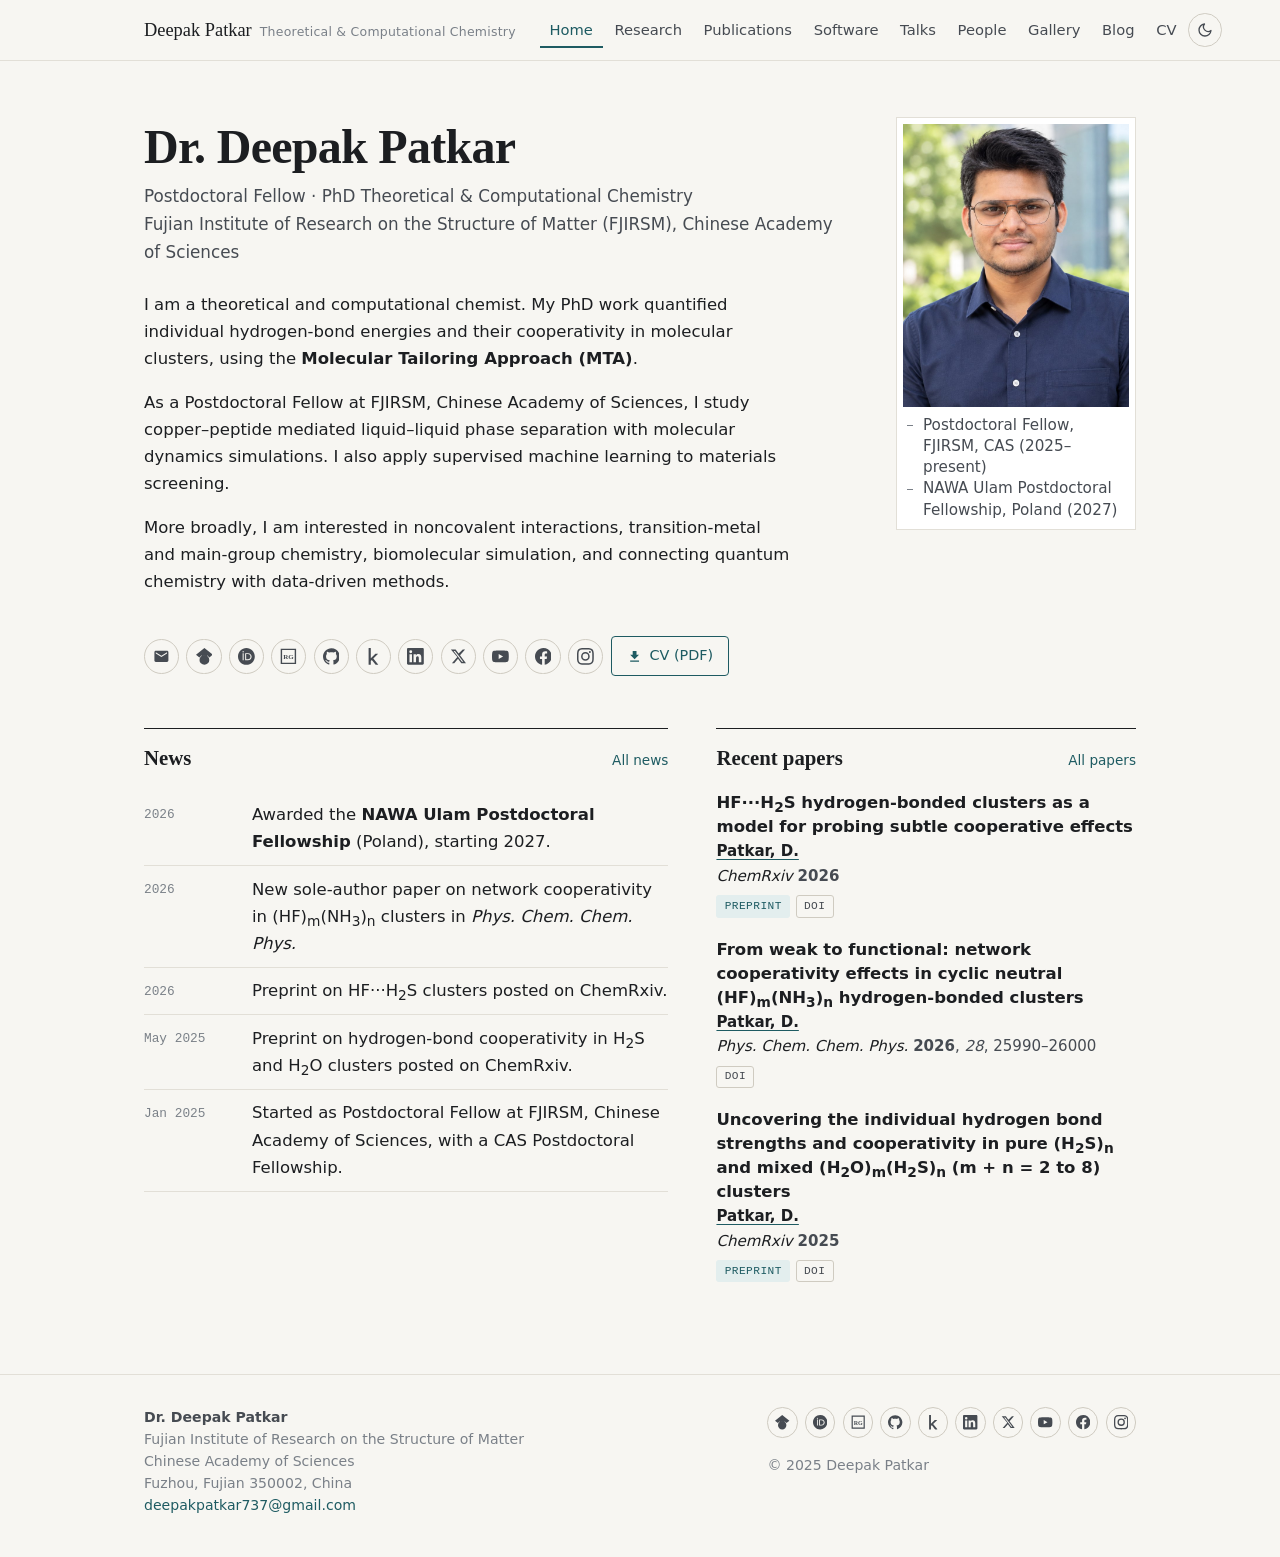
==== commit 4af3fbc5: "Home title, new portrait, research rewrite, gallery and blog pages - Home: 'Dr. Deepak Patkar', 'PhD" ====
--- a/index.html
+++ b/index.html
@@ -23,6 +23,7 @@
 <script src="data/software.js"></script>
 <script src="data/cv.js"></script>
 <script src="data/later.js"></script>
+<script src="data/gallery.js"></script>
 <script src="assets/js/site.js"></script>
 </body>
 </html>
--- a/assets/css/style.css
+++ b/assets/css/style.css
@@ -265,3 +265,18 @@
 /* keep the menu on one line */
 .nav a { white-space: nowrap; }
 @media (max-width: 1180px) { .brand small { display: none; } }
+.theme.no-img { grid-template-columns: 1fr; }
+.theme.no-img p { max-width: 75ch; }
+
+/* people: larger portraits */
+.people-grid { grid-template-columns: repeat(auto-fill, minmax(330px, 1fr)); }
+.person { grid-template-columns: 118px minmax(0, 1fr); gap: 1.15rem; }
+.person img, .person .ph { width: 118px; height: 148px; object-fit: cover; object-position: 50% 20%; border-radius: 4px; border: 1px solid var(--rule); }
+
+/* gallery zoom */
+.gallery a { display: block; }
+.gallery a:hover img { border-color: var(--accent); }
+dialog.zoom { border: 0; padding: 0; background: transparent; max-width: 94vw; max-height: 92vh; }
+dialog.zoom::backdrop { background: rgba(10, 12, 14, .82); }
+dialog.zoom img { max-width: 94vw; max-height: 88vh; object-fit: contain; }
+dialog.zoom .icon-btn { position: fixed; top: 1rem; right: 1rem; background: var(--bg); font-size: 1.3rem; }
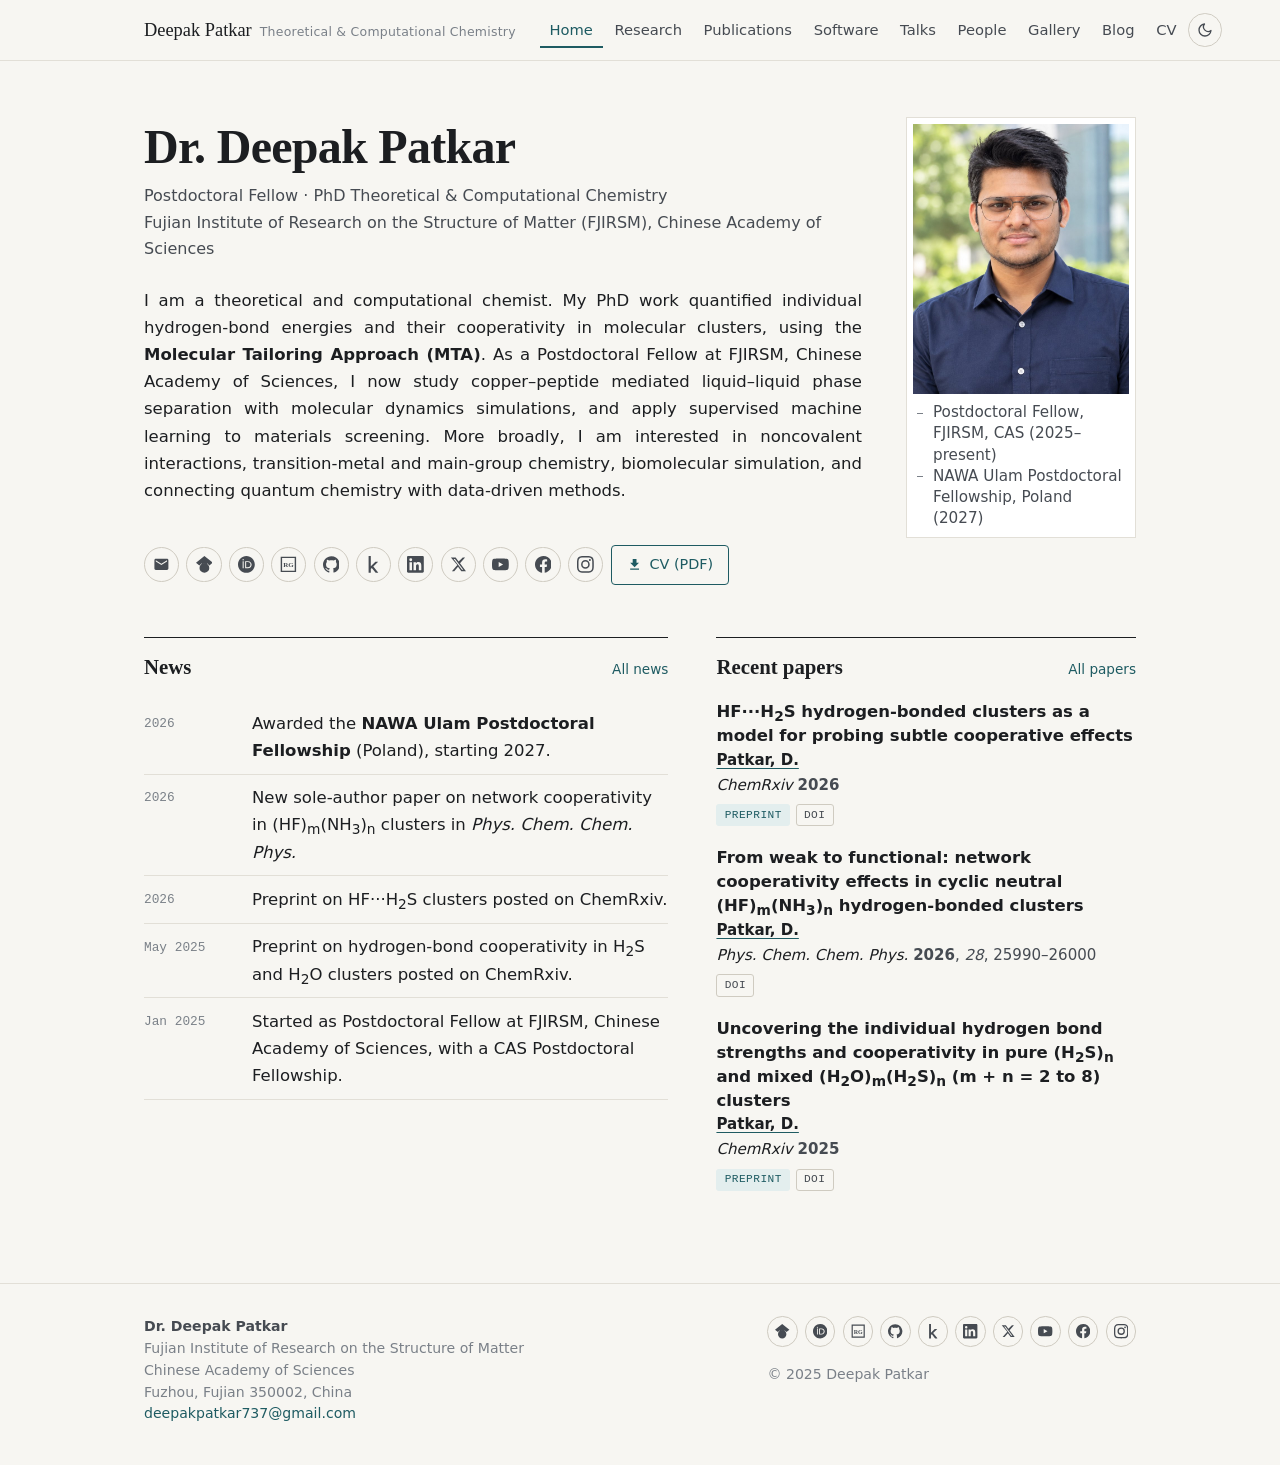
==== commit d6d77bb8: "Blog series on MTA and clusters; software page corrected - Post 1: MTA section rewritten for cluster" ====
--- a/index.html
+++ b/index.html
@@ -24,6 +24,7 @@
 <script src="data/cv.js"></script>
 <script src="data/later.js"></script>
 <script src="data/gallery.js"></script>
+<script src="data/blog.js"></script>
 <script src="assets/js/site.js"></script>
 </body>
 </html>
--- a/assets/css/style.css
+++ b/assets/css/style.css
@@ -111,12 +111,12 @@
 .small { font-size: .88rem; }
 
 /* ---------- home ---------- */
-.intro { display: grid; grid-template-columns: minmax(0, 1fr) 240px; gap: 3rem; align-items: start; }
+.intro { display: grid; grid-template-columns: minmax(0, 1fr) 230px; gap: 2.75rem; align-items: start; }
 .intro h1 { font-size: clamp(2.2rem, 5vw, 3rem); margin: 0; letter-spacing: -.015em; }
-.intro .role { margin: .4rem 0 1.5rem; color: var(--ink-2); font-size: 1.05rem; }
+.intro .role { margin: .4rem 0 1.5rem; color: var(--ink-2); font-size: 1rem; }
 .intro .role a { color: inherit; border-bottom: 1px solid var(--rule-2); }
 .intro .role a:hover { text-decoration: none; border-color: var(--accent); }
-.intro .about p { max-width: 62ch; }
+.intro .about p { max-width: none; text-align: justify; hyphens: auto; -webkit-hyphens: auto; }
 .portrait { margin: 0; border: 1px solid var(--rule); background: var(--surface); padding: 6px; }
 .portrait img { aspect-ratio: 4 / 5; object-fit: cover; width: 100%; }
 .portrait figcaption { font-size: .8rem; color: var(--ink-3); padding: .5rem .25rem .1rem; line-height: 1.4; }
@@ -242,11 +242,37 @@
 .gallery figcaption { font-size: .85rem; color: var(--ink-3); margin-top: .35rem; }
 
 /* ---------- blog ---------- */
-.post { max-width: var(--text); padding: 1.5rem 0 2rem; border-top: 1px solid var(--rule); }
-.post h2 { margin: 0 0 .25rem; font-size: 1.5rem; }
-.post .meta { font-family: var(--mono); font-size: .78rem; color: var(--ink-3); margin-bottom: 1rem; }
-.post img { max-width: 260px; border: 1px solid var(--rule); background: #fff; margin: 0 0 1rem; }
-.post .refs { font-size: .85rem; color: var(--ink-3); border-top: 1px dashed var(--rule-2); padding-top: .6rem; }
+.blog-layout { display: grid; grid-template-columns: minmax(0, 1fr) 250px; gap: 3.5rem; align-items: start; }
+.blog-main { min-width: 0; }
+.post { padding: 0 0 3rem; margin-bottom: 3rem; border-bottom: 1px solid var(--rule); }
+.post:last-child { border-bottom: 0; }
+.post .meta { font-family: var(--mono); font-size: .78rem; color: var(--ink-3); margin-bottom: .5rem; text-transform: uppercase; letter-spacing: .04em; }
+.post h2 { margin: 0 0 1rem; font-size: clamp(1.6rem, 3vw, 2rem); letter-spacing: -.01em; }
+.post h3 { font-size: 1.25rem; margin: 2.2rem 0 .7rem; scroll-margin-top: 5rem; }
+.post p { text-align: justify; hyphens: auto; -webkit-hyphens: auto; }
+.post .lede { font-family: var(--serif); font-size: 1.2rem; line-height: 1.55; color: var(--ink-2); text-align: left; }
+.post-fig { margin: 1.5rem 0 2rem; float: right; width: 240px; margin-left: 1.75rem; }
+.post-fig img { width: 100%; border: 1px solid var(--rule); background: #fff; padding: 6px; }
+.post-fig figcaption { font-size: .82rem; color: var(--ink-3); margin-top: .4rem; line-height: 1.45; }
+.post ol.refs { clear: both; font-size: .86rem; color: var(--ink-2); padding-left: 1.3rem; }
+.post ol.refs li { margin: .35rem 0; }
+.toc { position: sticky; top: 5.5rem; max-height: calc(100vh - 7rem); overflow: auto; }
+.toc-inner { border-left: 1px solid var(--rule-2); padding-left: 1.1rem; }
+.toc-title { font-family: var(--mono); font-size: .72rem; text-transform: uppercase; letter-spacing: .08em; color: var(--ink-3); margin-bottom: .6rem; }
+.toc ol { list-style: none; margin: 0; padding: 0; }
+.toc ol ol { margin: .35rem 0 .9rem; display: none; }
+.toc li.open > ol { display: block; }
+.toc > .toc-inner > ol > li { margin-bottom: .55rem; }
+.toc a { display: block; color: var(--ink-2); font-size: .88rem; line-height: 1.4; padding: .22rem 0; }
+.toc a.toc-post { color: var(--ink); font-weight: 600; font-family: var(--serif); font-size: .98rem; }
+.toc a:hover { color: var(--accent); text-decoration: none; }
+.toc a.active { color: var(--accent); position: relative; }
+.toc a.active::before { content: ""; position: absolute; left: -1.15rem; top: .2rem; bottom: .2rem; width: 2px; background: var(--accent); }
+@media (max-width: 900px) {
+  .blog-layout { grid-template-columns: 1fr; gap: 0; }
+  .toc { position: static; order: -1; margin-bottom: 2rem; max-height: none; }
+  .post-fig { float: none; width: 220px; margin-left: 0; }
+}
 
 /* ---------- footer ---------- */
 .site-footer { border-top: 1px solid var(--rule); padding: 2rem 0 2.5rem; font-size: .88rem; color: var(--ink-3); }
@@ -266,7 +292,7 @@
 .nav a { white-space: nowrap; }
 @media (max-width: 1180px) { .brand small { display: none; } }
 .theme.no-img { grid-template-columns: 1fr; }
-.theme.no-img p { max-width: 75ch; }
+.theme.no-img p { max-width: none; text-align: justify; hyphens: auto; -webkit-hyphens: auto; }
 
 /* people: larger portraits */
 .people-grid { grid-template-columns: repeat(auto-fill, minmax(330px, 1fr)); }
@@ -274,9 +300,31 @@
 .person img, .person .ph { width: 118px; height: 148px; object-fit: cover; object-position: 50% 20%; border-radius: 4px; border: 1px solid var(--rule); }
 
 /* gallery zoom */
-.gallery a { display: block; }
-.gallery a:hover img { border-color: var(--accent); }
-dialog.zoom { border: 0; padding: 0; background: transparent; max-width: 94vw; max-height: 92vh; }
-dialog.zoom::backdrop { background: rgba(10, 12, 14, .82); }
-dialog.zoom img { max-width: 94vw; max-height: 88vh; object-fit: contain; }
-dialog.zoom .icon-btn { position: fixed; top: 1rem; right: 1rem; background: var(--bg); font-size: 1.3rem; }
+.gallery a { display: block; overflow: hidden; }
+.gallery img { transition: transform .25s ease; }
+.gallery a:hover img { transform: scale(1.03); }
+dialog.zoom { border: 0; padding: 0; margin: 0; width: 100vw; height: 100vh; max-width: none; max-height: none;
+  background: rgba(10, 12, 14, .92); display: none; place-items: center; }
+dialog.zoom[open] { display: grid; }
+dialog.zoom::backdrop { background: transparent; }
+dialog.zoom figure { margin: 0; text-align: center; }
+dialog.zoom img { max-width: 88vw; max-height: 84vh; object-fit: contain; margin: 0 auto; box-shadow: 0 10px 40px rgba(0,0,0,.5); }
+dialog.zoom figcaption { color: #e7e5e0; font-size: .95rem; margin-top: .75rem; min-height: 1.2em; }
+.zbtn { position: fixed; border: 0; background: rgba(255,255,255,.12); color: #fff; cursor: pointer;
+  width: 3rem; height: 3rem; border-radius: 50%; font-size: 2rem; line-height: 1; display: grid; place-items: center; }
+.zbtn:hover { background: rgba(255,255,255,.25); }
+.zclose { top: 1rem; right: 1rem; font-size: 1.7rem; }
+.zprev { left: 1rem; top: 50%; transform: translateY(-50%); }
+.znext { right: 1rem; top: 50%; transform: translateY(-50%); }
+.zcount { position: fixed; top: 1.4rem; left: 1.25rem; color: #c9ccd0; font: .85rem var(--mono); }
+@media (max-width: 600px) { .zprev, .znext { top: auto; bottom: 1rem; transform: none; } }
+
+/* blog: equations and data tables */
+.post p.eq { text-align: center; font-family: var(--serif); font-size: 1.08rem; margin: 1.1rem 0 1.3rem;
+  padding: .7rem 1rem; background: var(--surface); border: 1px solid var(--rule); border-radius: var(--radius); overflow-x: auto; }
+.post table.data { border-collapse: collapse; width: 100%; margin: 1rem 0 1.5rem; font-size: .9rem; }
+.post table.data caption { caption-side: bottom; text-align: left; font-size: .8rem; color: var(--ink-3); padding-top: .4rem; }
+.post table.data th, .post table.data td { padding: .45rem .6rem; border-bottom: 1px solid var(--rule); text-align: left; }
+.post table.data thead th { border-bottom: 1.5px solid var(--ink-3); font-weight: 600; color: var(--ink); }
+.post table.data td:not(:first-child) { font-variant-numeric: tabular-nums; }
+@media (max-width: 600px) { .post table.data { display: block; overflow-x: auto; } }
